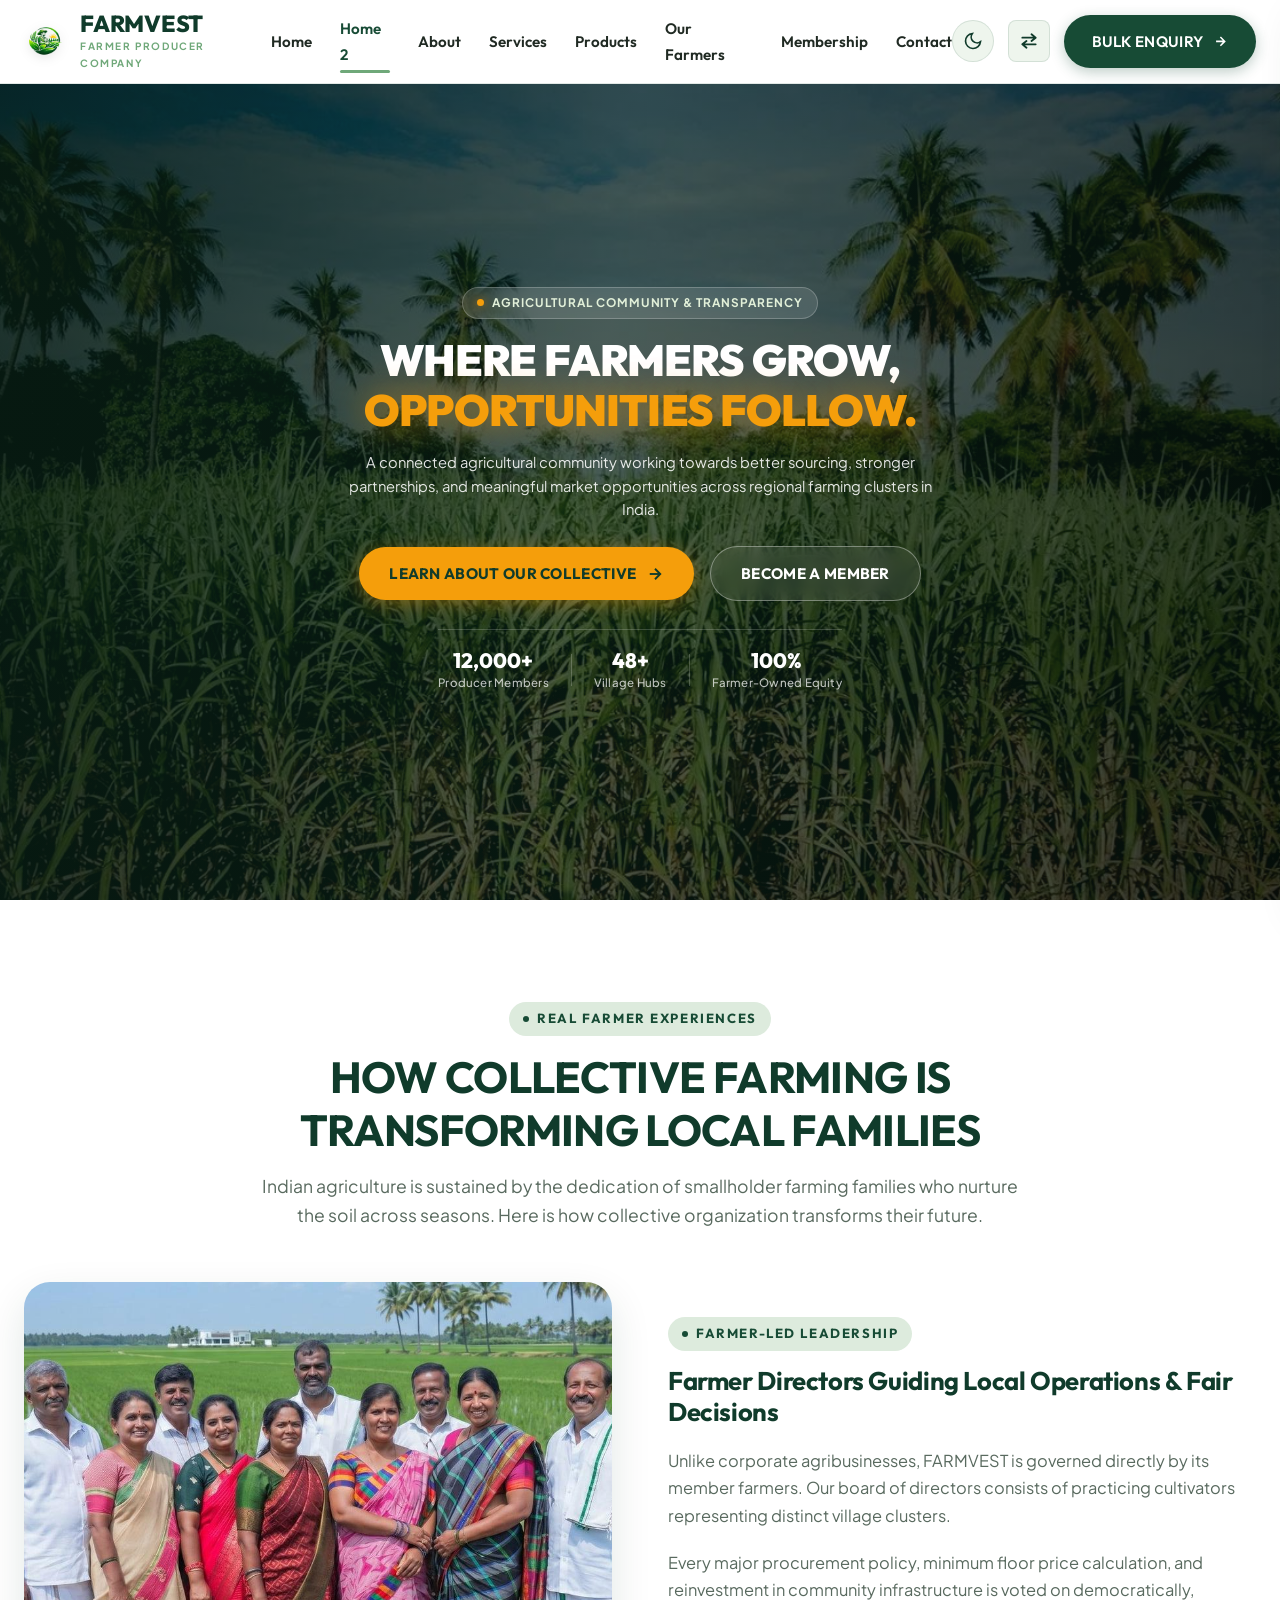
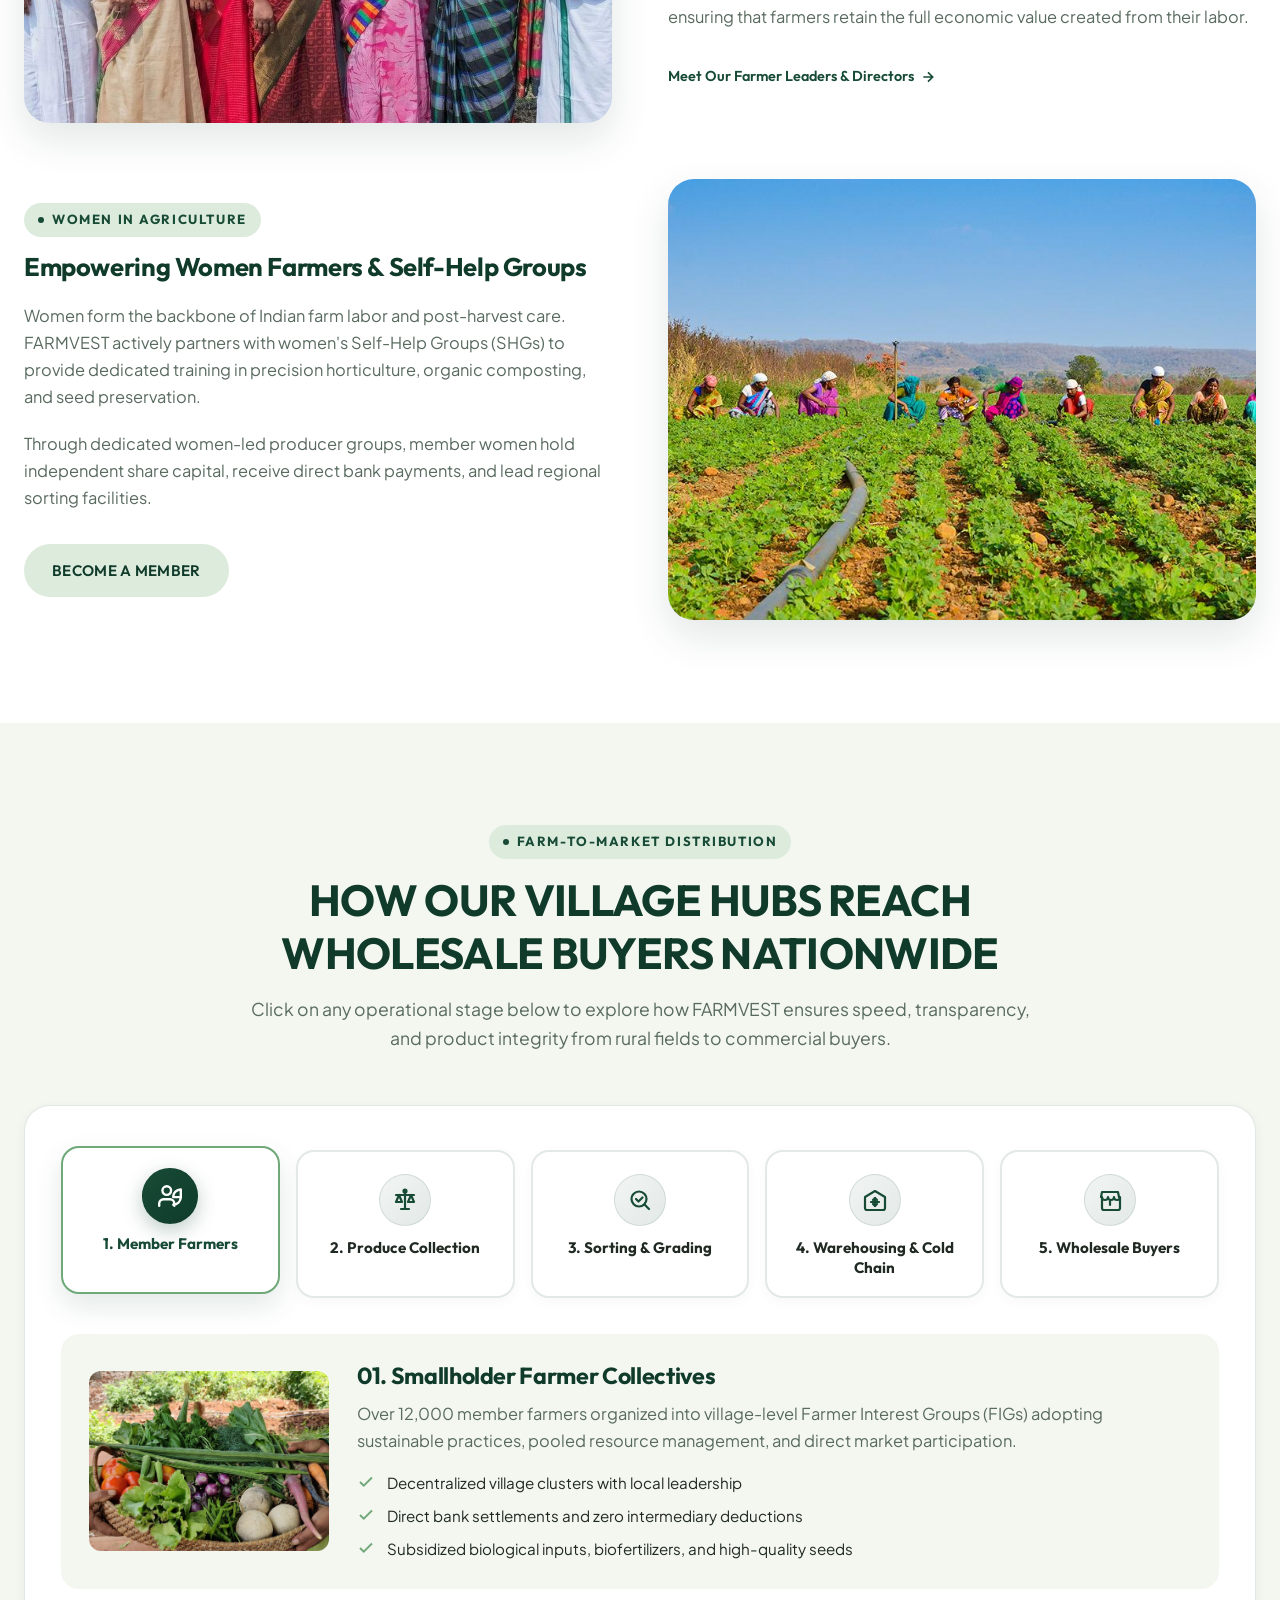
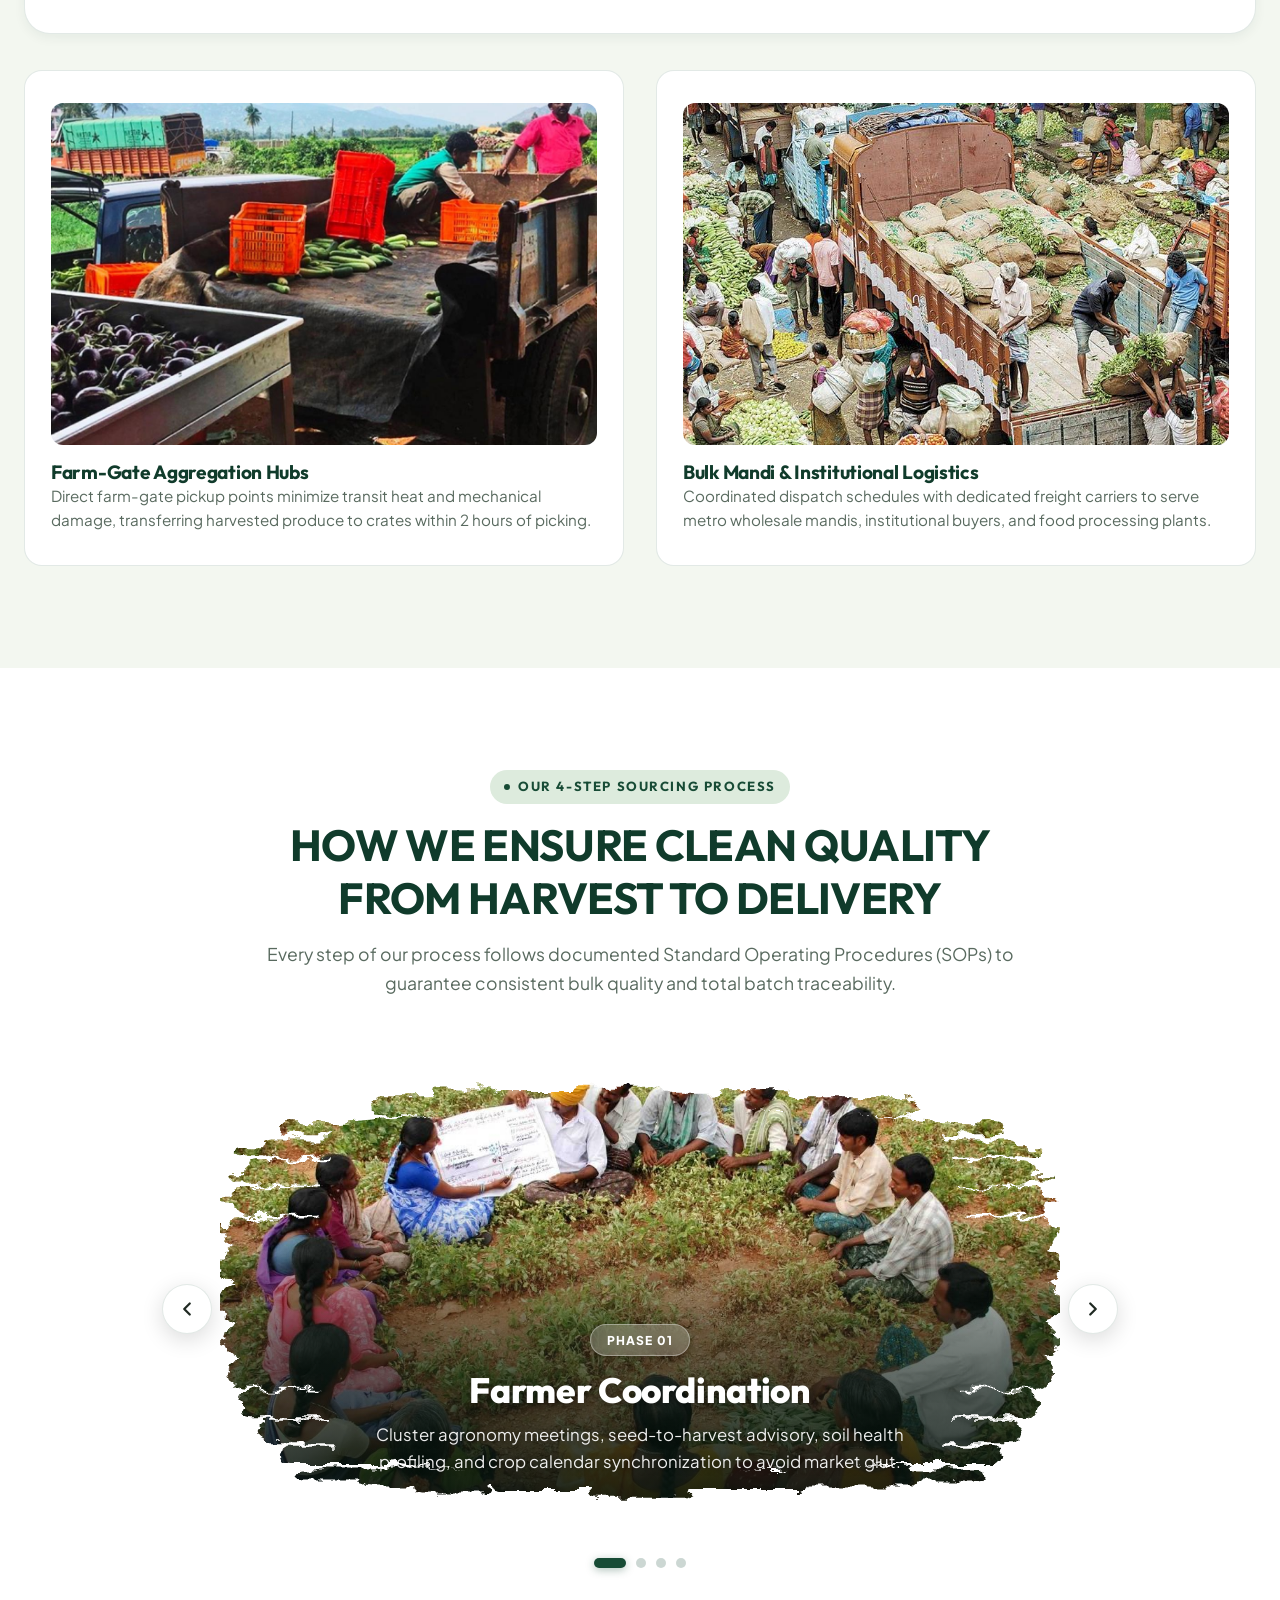
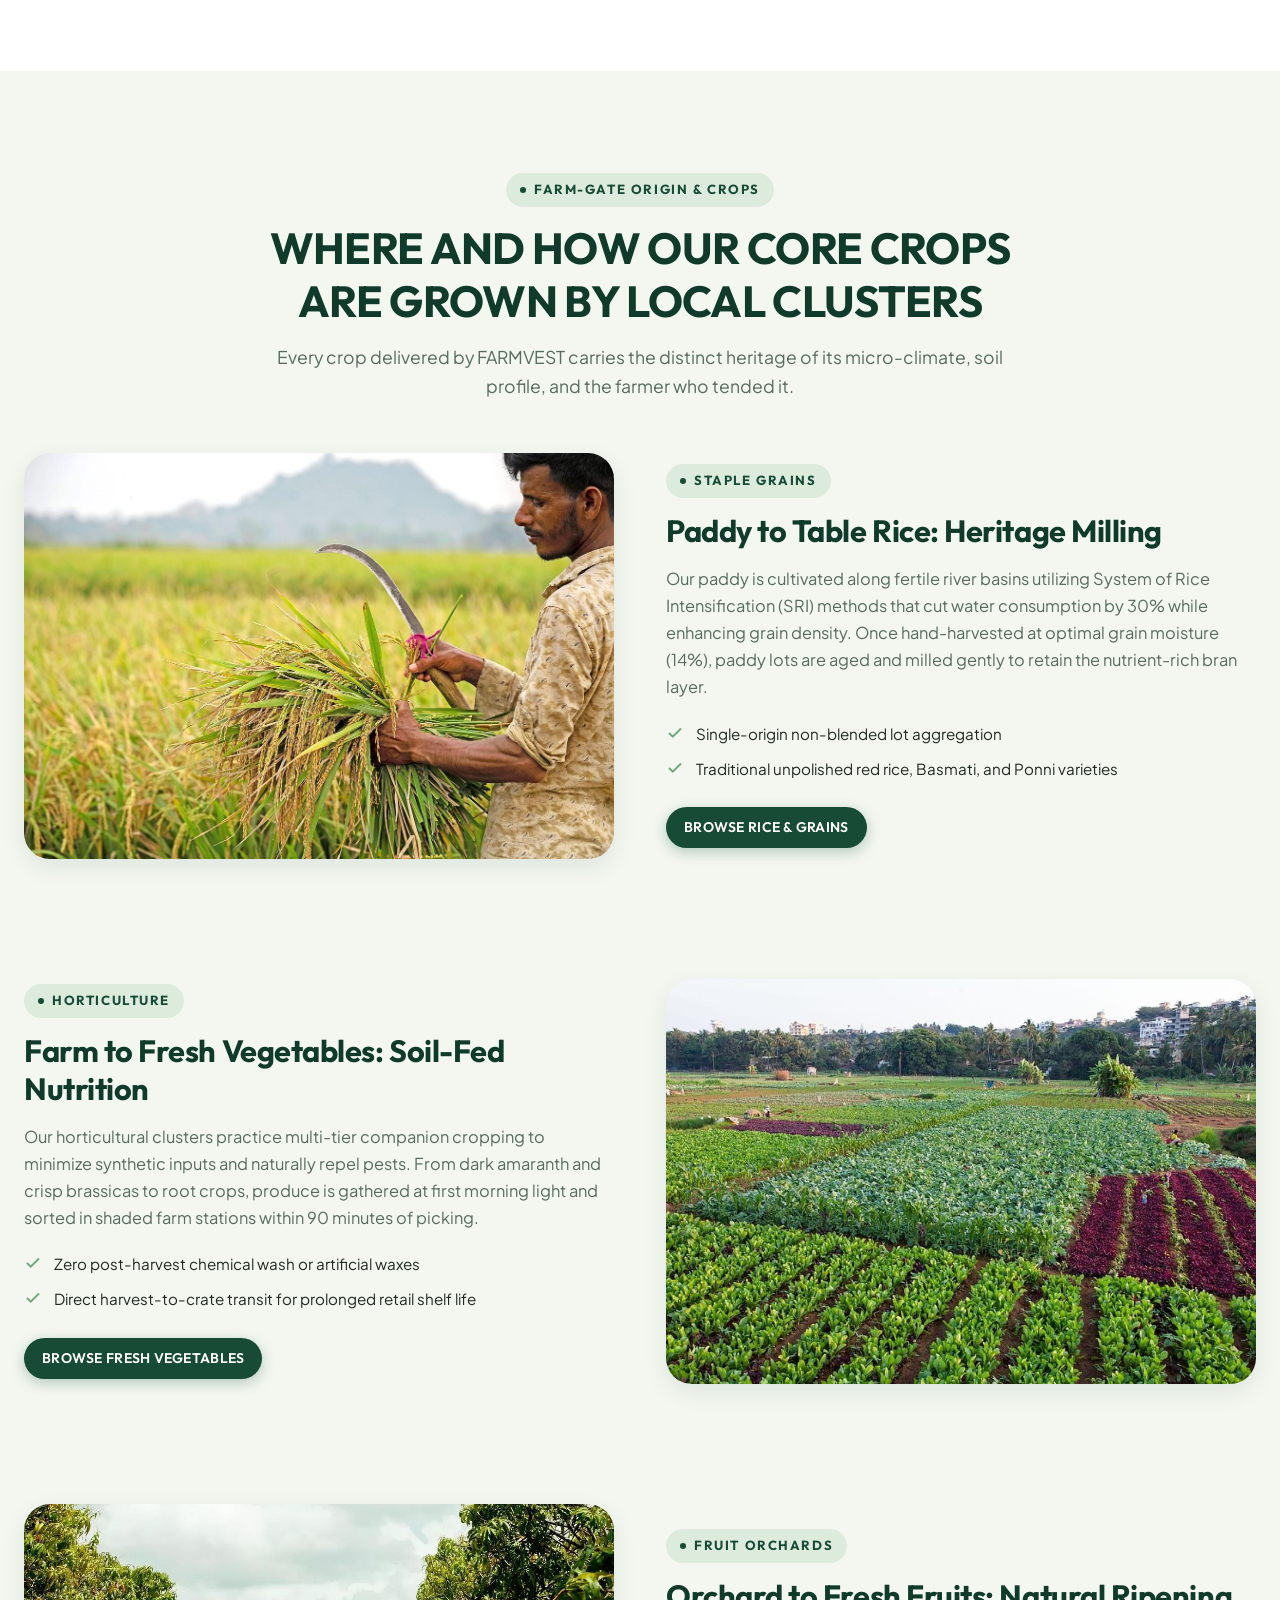
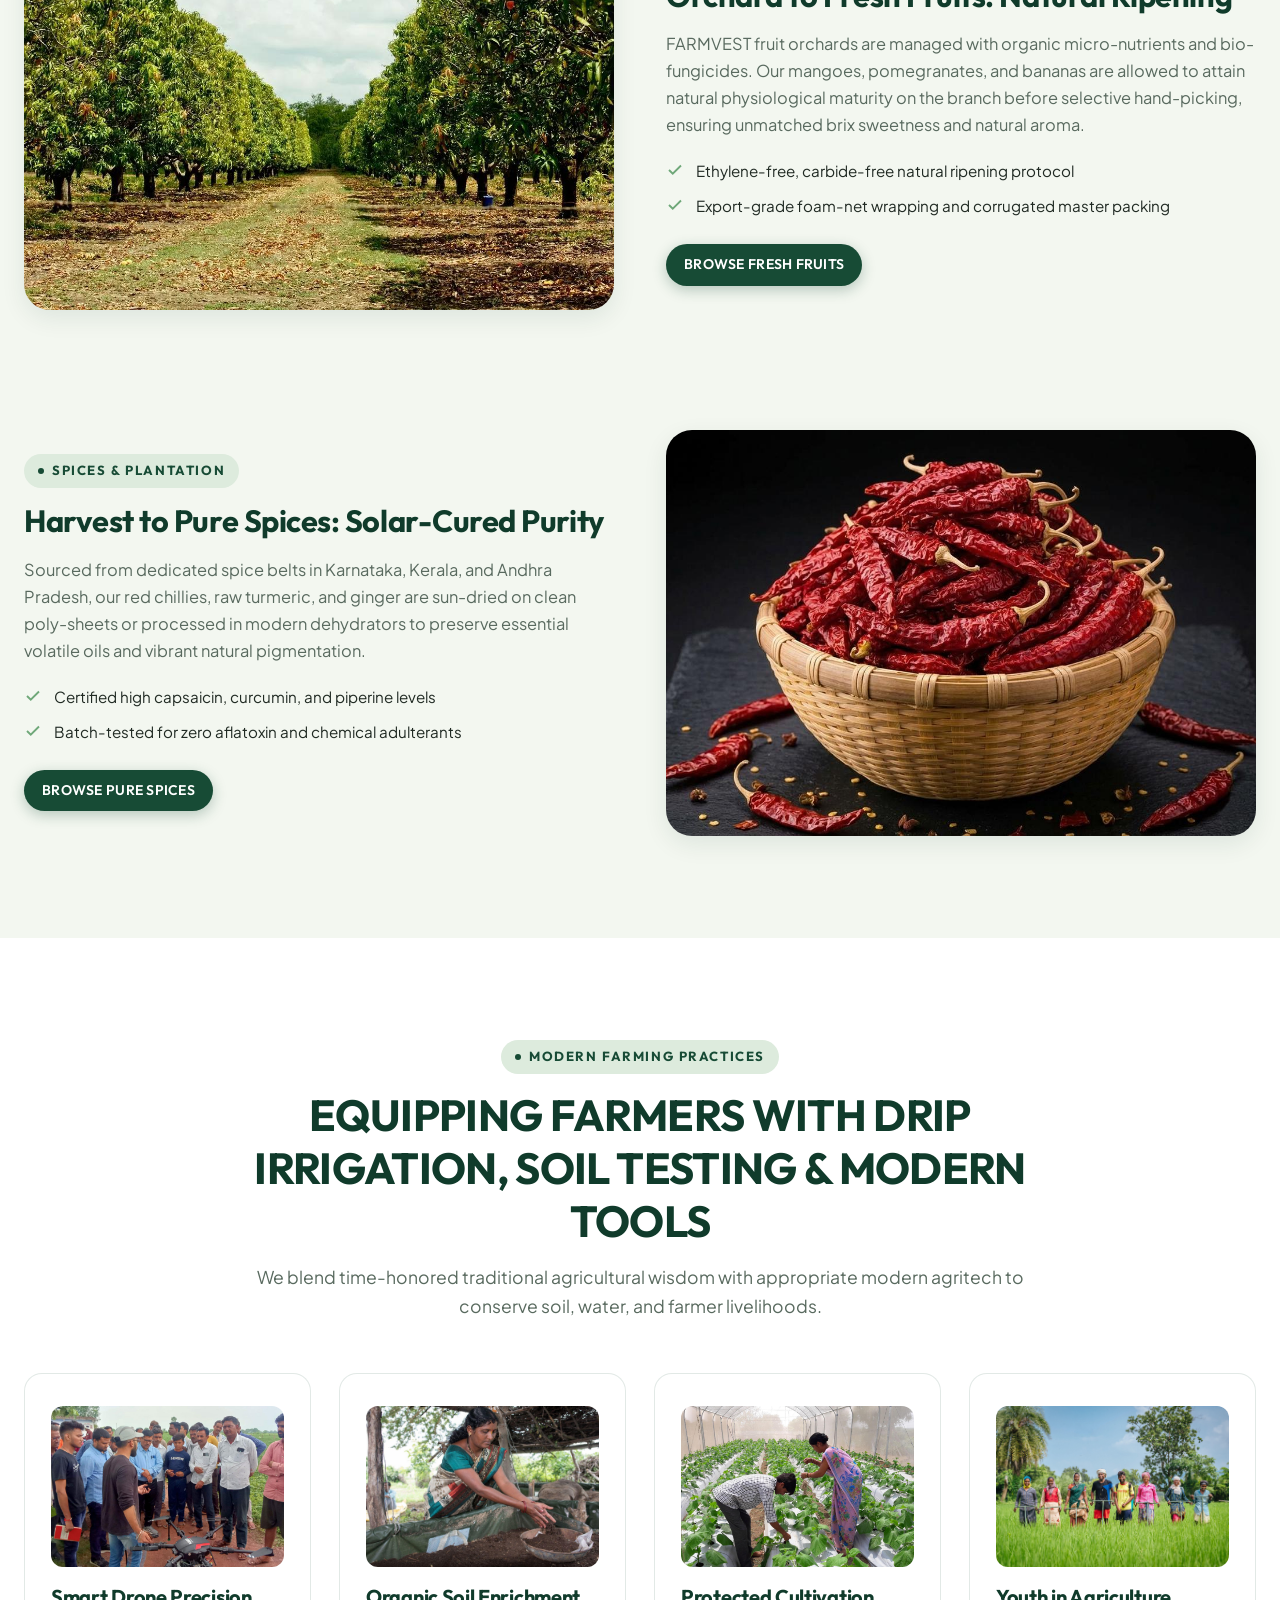
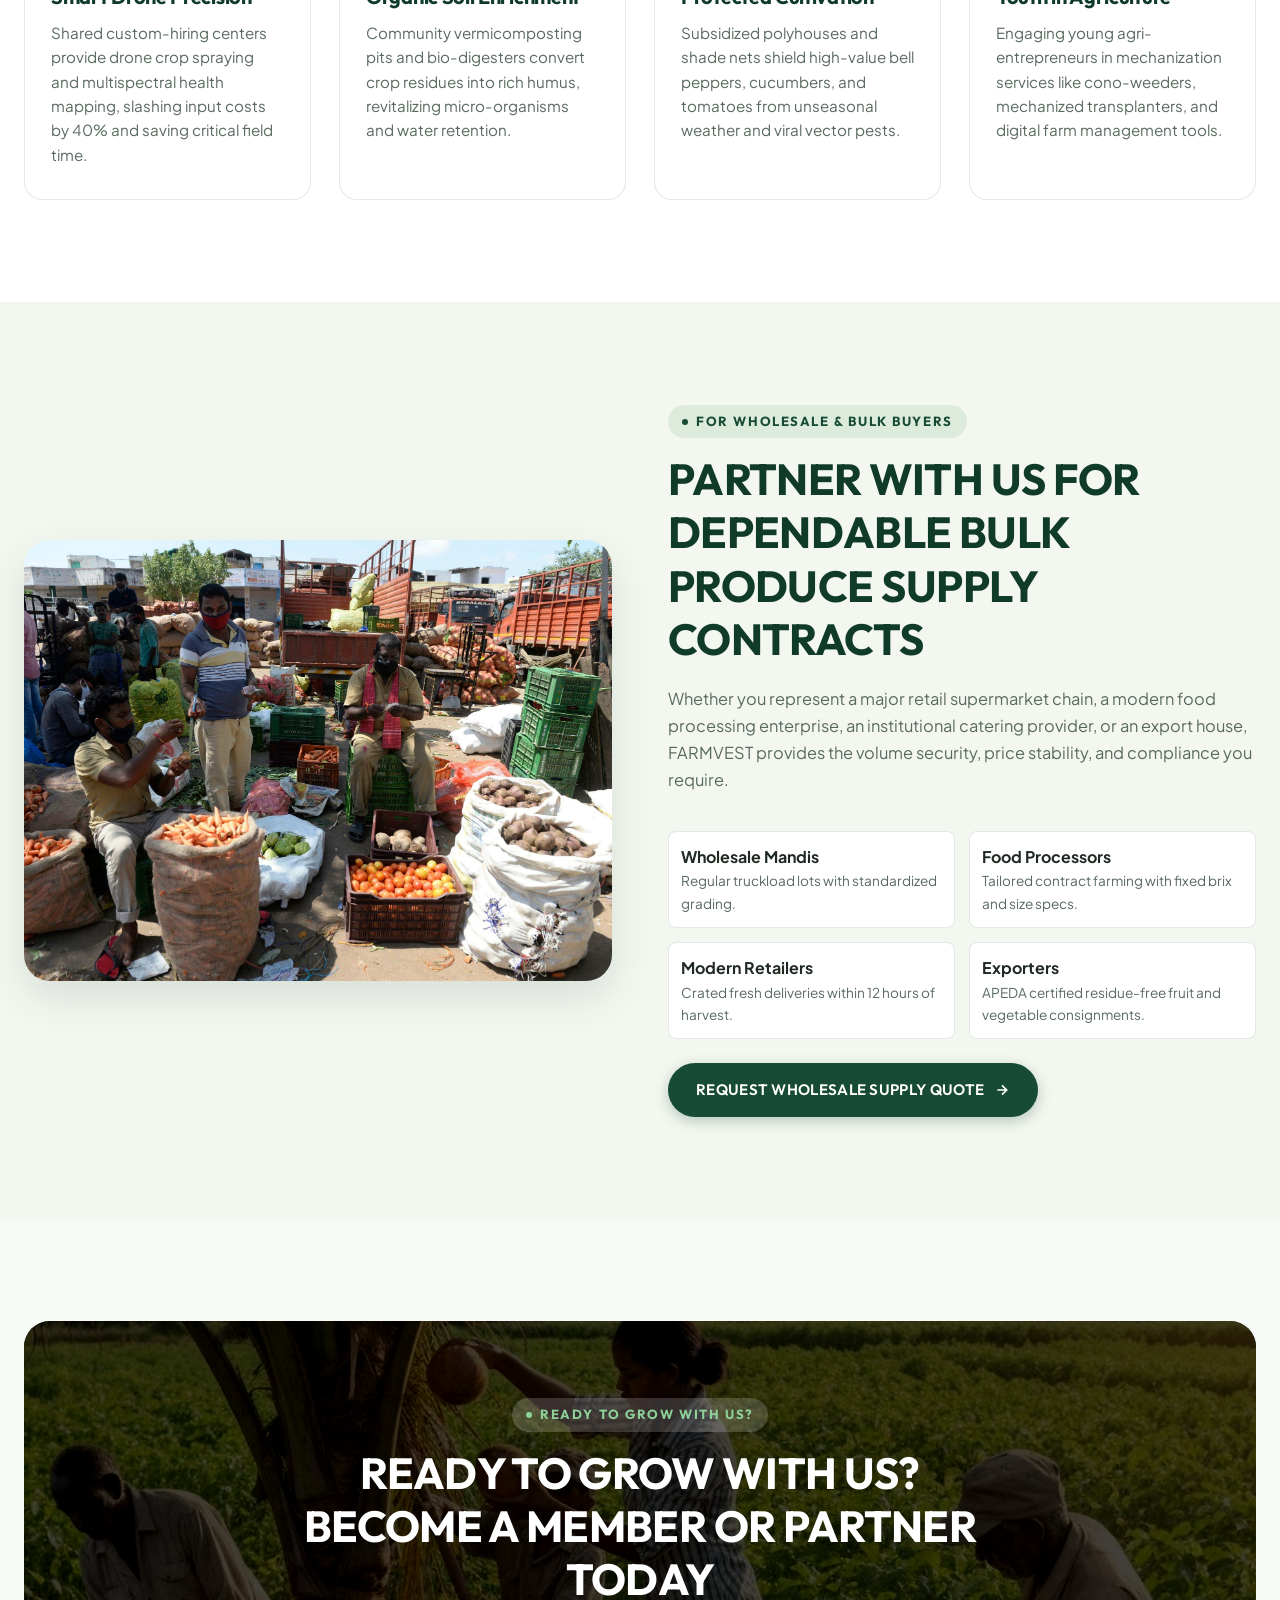
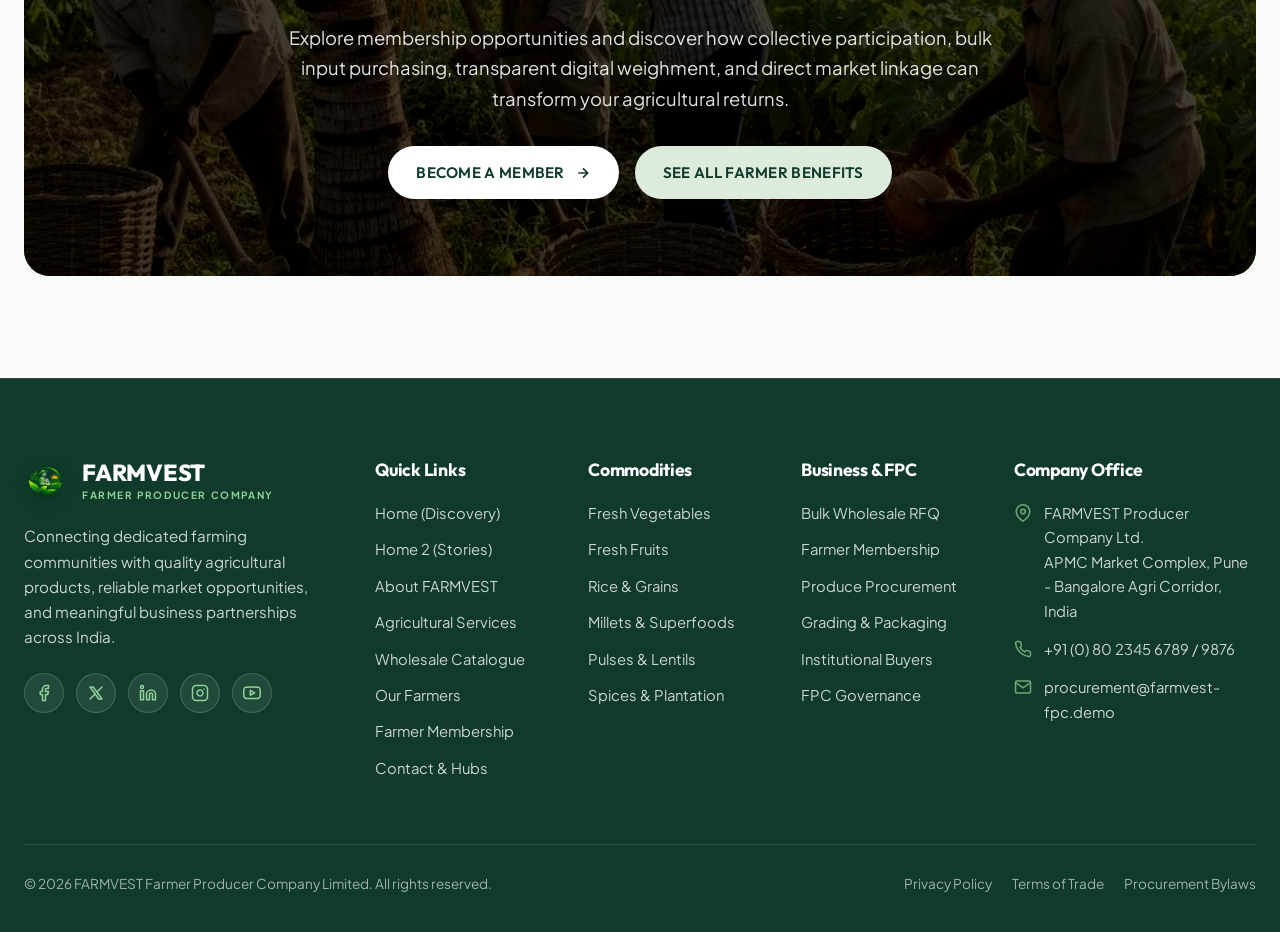
==== home-2.html @ 930bf5f9 "Complete Farmer Producer Company Website with responsive layout, dark theme, and RTL support" ====
<!DOCTYPE html>
<html lang="en" data-theme="light">
<head>
  <meta charset="UTF-8">
  <meta name="viewport" content="width=device-width, initial-scale=1.0">
  <title>FARMVEST — Agricultural Transparency, Farmer Stories & Cooperative Network</title>
  <meta name="description" content="Discover how FARMVEST connects smallholder Indian farmers to transparent market opportunities through collective governance, sustainable agronomy, and organized supply chains.">
  <link rel="stylesheet" href="assets/css/style.css">
  <link rel="icon" type="image/png" href="assets/images/logo.png">
  <link rel="apple-touch-icon" href="assets/images/logo.png">
</head>
<body>

  <!-- ======================================================================
       GLOBAL HEADER & NAVBAR
       ====================================================================== -->
  <header class="header">
    <div class="container nav-container">
      <a href="index.html" class="brand-logo" aria-label="FARMVEST Home">
        <img src="assets/images/logo.png" alt="FARMVEST Logo" class="brand-logo-img">
        <div class="brand-text-block">
          <span class="brand-title">FARMVEST</span>
          <span class="brand-subtitle">FARMER PRODUCER COMPANY</span>
        </div>
      </a>

      <nav class="nav-menu" aria-label="Main Navigation">
        <a href="index.html" class="nav-link">Home</a>
        <a href="home-2.html" class="nav-link active">Home 2</a>
        <a href="about.html" class="nav-link">About</a>
        <a href="services.html" class="nav-link">Services</a>
        <a href="products.html" class="nav-link">Products</a>
        <a href="farmers.html" class="nav-link">Our Farmers</a>
        <a href="membership.html" class="nav-link">Membership</a>
        <a href="contact.html" class="nav-link">Contact</a>
      </nav>

      <div class="nav-actions">
        <button class="theme-toggle js-theme-toggle" aria-label="Toggle Bright/Dark Mode">
          <svg class="theme-icon-light" viewBox="0 0 24 24" fill="none" stroke="currentColor" stroke-width="2"><circle cx="12" cy="12" r="5"/><line x1="12" y1="1" x2="12" y2="3"/><line x1="12" y1="21" x2="12" y2="23"/><line x1="4.22" y1="4.22" x2="5.64" y2="5.64"/><line x1="18.36" y1="18.36" x2="19.78" y2="19.78"/><line x1="1" y1="12" x2="3" y2="12"/><line x1="21" y1="12" x2="23" y2="12"/><line x1="4.22" y1="19.78" x2="5.64" y2="18.36"/><line x1="18.36" y1="5.64" x2="19.78" y2="4.22"/></svg>
          <svg class="theme-icon-dark" viewBox="0 0 24 24" fill="none" stroke="currentColor" stroke-width="2"><path d="M21 12.79A9 9 0 1 1 11.21 3 7 7 0 0 0 21 12.79z"/></svg>
        </button>

        <!-- RTL / LTR Direction Toggle Button -->
        <button class="rtl-toggle js-rtl-toggle" aria-label="Toggle Text Direction (RTL/LTR)" title="Toggle Text Direction">
          <svg class="rtl-icon" viewBox="0 0 24 24" fill="none" stroke="currentColor" stroke-width="2.2" stroke-linecap="round" stroke-linejoin="round">
            <path d="M4 8h16M15 4l5 4-5 4"/>
            <path d="M20 16H4M9 12l-5 4 5 4"/>
          </svg>
        </button>
        <button class="btn btn-primary" data-open-modal="bulkEnquiryModal">
          <span>BULK ENQUIRY</span>
          <svg width="16" height="16" viewBox="0 0 24 24" fill="none" stroke="currentColor" stroke-width="2.5"><path d="M5 12h14M12 5l7 7-7 7"/></svg>
        </button>
        <button class="hamburger-btn js-hamburger-btn" aria-label="Open Navigation Menu">
          <span class="hamburger-line"></span>
          <span class="hamburger-line"></span>
          <span class="hamburger-line"></span>
        </button>
      </div>
    </div>
  </header>

  <!-- Mobile Drawer -->
  <div class="mobile-drawer-overlay"></div>
  <aside class="mobile-drawer" aria-label="Mobile Navigation">
    <div class="mobile-drawer-header">
      <a href="index.html" class="brand-logo" aria-label="FARMVEST Home">
        <img src="assets/images/logo.png" alt="FARMVEST Logo" class="brand-logo-img">
        <div class="brand-text-block">
          <span class="brand-title">FARMVEST</span>
          <span class="brand-subtitle">FARMER PRODUCER COMPANY</span>
        </div>
      </a>
      <button class="drawer-close-btn js-drawer-close" aria-label="Close Navigation Menu">
        <svg width="20" height="20" viewBox="0 0 24 24" fill="none" stroke="currentColor" stroke-width="2"><line x1="18" y1="6" x2="6" y2="18"/><line x1="6" y1="6" x2="18" y2="18"/></svg>
      </button>
    </div>

    <!-- 1. All Navlinks Text in Center Alignment -->
    <div class="mobile-nav-links">
      <a href="index.html" class="mobile-nav-link">Home</a>
      <a href="home-2.html" class="mobile-nav-link active">Home 2</a>
      <a href="about.html" class="mobile-nav-link">About</a>
      <a href="services.html" class="mobile-nav-link">Services</a>
      <a href="products.html" class="mobile-nav-link">Products</a>
      <a href="farmers.html" class="mobile-nav-link">Our Farmers</a>
      <a href="membership.html" class="mobile-nav-link">Membership</a>
      <a href="contact.html" class="mobile-nav-link">Contact</a>
    </div>

    <!-- 2. Theme and RTL Icons in Center Alignment -->
    <div class="mobile-drawer-tools">
      <!-- Bright / Dark Mode Switcher Icon -->
      <button class="theme-toggle js-theme-toggle" aria-label="Toggle Bright/Dark Mode" title="Toggle Bright/Dark Mode">
        <svg class="theme-icon-light" viewBox="0 0 24 24" fill="none" stroke="currentColor" stroke-width="2" stroke-linecap="round" stroke-linejoin="round">
          <circle cx="12" cy="12" r="5"></circle>
          <line x1="12" y1="1" x2="12" y2="3"></line>
          <line x1="12" y1="21" x2="12" y2="23"></line>
          <line x1="4.22" y1="4.22" x2="5.64" y2="5.64"></line>
          <line x1="18.36" y1="18.36" x2="19.78" y2="19.78"></line>
          <line x1="1" y1="12" x2="3" y2="12"></line>
          <line x1="21" y1="12" x2="23" y2="12"></line>
          <line x1="4.22" y1="19.78" x2="5.64" y2="18.36"></line>
          <line x1="18.36" y1="5.64" x2="19.78" y2="4.22"></line>
        </svg>
        <svg class="theme-icon-dark" viewBox="0 0 24 24" fill="none" stroke="currentColor" stroke-width="2" stroke-linecap="round" stroke-linejoin="round">
          <path d="M21 12.79A9 9 0 1 1 11.21 3 7 7 0 0 0 21 12.79z"></path>
        </svg>
      </button>

      <!-- RTL / LTR Direction Toggle Icon -->
      <button class="rtl-toggle js-rtl-toggle" aria-label="Toggle Text Direction (RTL/LTR)" title="Toggle Text Direction">
        <svg class="rtl-icon" viewBox="0 0 24 24" fill="none" stroke="currentColor" stroke-width="2.2" stroke-linecap="round" stroke-linejoin="round">
          <path d="M4 8h16M15 4l5 4-5 4"/>
          <path d="M20 16H4M9 12l-5 4 5 4"/>
        </svg>
      </button>
    </div>

    <!-- 3. Last: CTA Button in Center Alignment Orderly -->
    <div class="mobile-drawer-cta">
      <button class="btn btn-primary" data-open-modal="bulkEnquiryModal">
        <span>BULK ENQUIRY</span>
        <svg width="16" height="16" viewBox="0 0 24 24" fill="none" stroke="currentColor" stroke-width="2.5"><path d="M5 12h14M12 5l7 7-7 7"/></svg>
      </button>
    </div>
  </aside>

  <main id="main-content">
    <!-- ======================================================================
         SECTION 01: SPLIT CREATIVE HERO (HOME 2)
         Single painterly brush stroke showcase matching reference design layout
         Background: image-21.png (Sugarcane plantation landscape)
         Hero Artwork: image-19.png (Farmer in pearl millet bajra field in organic brush stroke)
         ====================================================================== -->
    <section class="hero-editorial" id="hero-section">
      <!-- Background Image & Atmospheric Scrim -->
      <div class="hero-editorial-bg" aria-hidden="true">
        <img src="images/image-21.png" alt="Vibrant expansive sugarcane plantation under clear skies" loading="eager">
        <div class="hero-editorial-scrim"></div>
      </div>

      <div class="container hero-editorial-container">
        <div class="hero-editorial-centered">
          <!-- Eyebrow Tag -->
          <div class="hero-editorial-eyebrow">
            <span class="hero-editorial-eyebrow-dot"></span>
            <span>AGRICULTURAL COMMUNITY &amp; TRANSPARENCY</span>
          </div>

          <!-- Hero Heading (Centered) -->
          <h1 class="hero-editorial-title">
            WHERE FARMERS GROW,<br>
            <span class="hero-highlight-word">OPPORTUNITIES FOLLOW.</span>
          </h1>

          <!-- Hero Description (Centered) -->
          <p class="hero-editorial-desc">
            A connected agricultural community working towards better sourcing, stronger partnerships, and meaningful market opportunities across regional farming clusters in India.
          </p>

          <!-- Action Buttons (Centered) -->
          <div class="hero-editorial-actions">
            <a href="about.html" class="hero-pill-btn hero-pill-btn-primary">
              <span>LEARN ABOUT OUR COLLECTIVE</span>
              <svg class="hero-btn-arrow" width="18" height="18" viewBox="0 0 24 24" fill="none" stroke="currentColor" stroke-width="2.5"><line x1="5" y1="12" x2="19" y2="12"/><polyline points="12 5 19 12 12 19"/></svg>
            </a>
            <button class="hero-pill-btn hero-pill-btn-secondary" data-open-modal="membershipEnquiryModal">
              <span>BECOME A MEMBER</span>
            </button>
          </div>

          <!-- Trust Indicators (Centered) -->
          <div class="hero-editorial-stats">
            <div class="hero-stat-block">
              <div class="hero-editorial-stat-val">12,000+</div>
              <div class="hero-editorial-stat-lbl">Producer Members</div>
            </div>
            <div class="hero-editorial-stat-div" aria-hidden="true"></div>
            <div class="hero-stat-block">
              <div class="hero-editorial-stat-val">48+</div>
              <div class="hero-editorial-stat-lbl">Village Hubs</div>
            </div>
            <div class="hero-editorial-stat-div" aria-hidden="true"></div>
            <div class="hero-stat-block">
              <div class="hero-editorial-stat-val">100%</div>
              <div class="hero-editorial-stat-lbl">Farmer-Owned Equity</div>
            </div>
          </div>
        </div>

        <!-- Preserved Producer Heritage Archives (Accessible & Indexed) -->
        <div class="visually-hidden" aria-hidden="true">
          <img src="images/image-19.png" alt="Proud smiling Indian farmer holding ripe pearl millet bajra earhead" loading="lazy">
        </div>
      </div>
    </section>

    <!-- ======================================================================
         SECTION 02: THE FARMER STORY (Editorial Storytelling Section)
         Images: 6 (FPO board of directors & members) & 7 (Women weeding micro-irrigation)
         ====================================================================== -->
    <section class="section bg-white">
      <div class="container">
        <div class="section-header reveal-item">
          <div class="eyebrow">REAL FARMER EXPERIENCES</div>
          <h2>HOW COLLECTIVE FARMING IS TRANSFORMING LOCAL FAMILIES</h2>
          <p>Indian agriculture is sustained by the dedication of smallholder farming families who nurture the soil across seasons. Here is how collective organization transforms their future.</p>
        </div>

        <div class="editorial-split" style="margin-bottom: 56px;">
          <div class="split-image-container reveal-item">
            <img src="images/image-6.png" alt="Group of South Indian farmer directors in traditional attire standing by green paddy field" loading="lazy">
          </div>
          <div class="split-content reveal-item">
            <div class="eyebrow">FARMER-LED LEADERSHIP</div>
            <h3>Farmer Directors Guiding Local Operations & Fair Decisions</h3>
            <p>Unlike corporate agribusinesses, FARMVEST is governed directly by its member farmers. Our board of directors consists of practicing cultivators representing distinct village clusters.</p>
            <p>Every major procurement policy, minimum floor price calculation, and reinvestment in community infrastructure is voted on democratically, ensuring that farmers retain the full economic value created from their labor.</p>
            <div style="margin-top: 12px;">
              <a href="farmers.html" class="link-with-arrow">
                <span>Meet Our Farmer Leaders & Directors</span>
                <svg width="16" height="16" viewBox="0 0 24 24" fill="none" stroke="currentColor" stroke-width="2.5"><path d="M5 12h14M12 5l7 7-7 7"/></svg>
              </a>
            </div>
          </div>
        </div>

        <div class="editorial-split reversed">
          <div class="split-image-container reveal-item">
            <img src="images/image-7.png" alt="Indian women farmers in colorful sarees weeding legume crop along micro-irrigation pipeline" loading="lazy">
          </div>
          <div class="split-content reveal-item">
            <div class="eyebrow">WOMEN IN AGRICULTURE</div>
            <h3>Empowering Women Farmers & Self-Help Groups</h3>
            <p>Women form the backbone of Indian farm labor and post-harvest care. FARMVEST actively partners with women's Self-Help Groups (SHGs) to provide dedicated training in precision horticulture, organic composting, and seed preservation.</p>
            <p>Through dedicated women-led producer groups, member women hold independent share capital, receive direct bank payments, and lead regional sorting facilities.</p>
            <div style="margin-top: 12px;">
              <button class="btn btn-secondary" data-open-modal="membershipEnquiryModal">
                <span>BECOME A MEMBER</span>
              </button>
            </div>
          </div>
        </div>
      </div>
    </section>

    <!-- ======================================================================
         SECTION 03: OUR AGRICULTURAL NETWORK (Interactive 5-Node Diagram)
         Visuals: 72 (Farm-gate pickup aggregation) & 78 (Mandi freight loading)
         ====================================================================== -->
    <section class="section bg-light">
      <div class="container">
        <div class="section-header reveal-item">
          <div class="eyebrow">FARM-TO-MARKET DISTRIBUTION</div>
          <h2>HOW OUR VILLAGE HUBS REACH WHOLESALE BUYERS NATIONWIDE</h2>
          <p>Click on any operational stage below to explore how FARMVEST ensures speed, transparency, and product integrity from rural fields to commercial buyers.</p>
        </div>

        <div class="network-flow-container reveal-item">
          <!-- 5 Interactive Nodes -->
          <div class="network-nodes">
            <div class="network-node-btn js-network-node active" data-node="farmers" role="button" tabindex="0">
              <div class="node-icon-circle">
                <svg width="24" height="24" viewBox="0 0 24 24" fill="none" stroke="currentColor" stroke-width="2.2" stroke-linecap="round" stroke-linejoin="round" aria-hidden="true">
                  <path d="M16 21v-2a4 4 0 0 0-4-4H6a4 4 0 0 0-4 4v2"/>
                  <circle cx="9" cy="7" r="4"/>
                  <path d="M22 13c0 4-3 7-7 7"/>
                  <path d="M15 13c0-4 3-7 7-7v7h-7z"/>
                </svg>
              </div>
              <div class="node-title">1. Member Farmers</div>
            </div>

            <div class="network-node-btn js-network-node" data-node="collection" role="button" tabindex="0">
              <div class="node-icon-circle">
                <svg width="24" height="24" viewBox="0 0 24 24" fill="none" stroke="currentColor" stroke-width="2.2" stroke-linecap="round" stroke-linejoin="round" aria-hidden="true">
                  <path d="M12 3v18"/>
                  <path d="M3 7h18"/>
                  <path d="M6 7l-3 7h6l-3-7z"/>
                  <path d="M18 7l-3 7h6l-3-7z"/>
                  <circle cx="12" cy="3" r="1.5"/>
                  <path d="M8 21h8"/>
                </svg>
              </div>
              <div class="node-title">2. Produce Collection</div>
            </div>

            <div class="network-node-btn js-network-node" data-node="sorting" role="button" tabindex="0">
              <div class="node-icon-circle">
                <svg width="24" height="24" viewBox="0 0 24 24" fill="none" stroke="currentColor" stroke-width="2.2" stroke-linecap="round" stroke-linejoin="round" aria-hidden="true">
                  <circle cx="11" cy="11" r="7.5"/>
                  <line x1="21" y1="21" x2="16.5" y2="16.5"/>
                  <polyline points="8 11 10.5 13.5 14.5 9.5"/>
                </svg>
              </div>
              <div class="node-title">3. Sorting & Grading</div>
            </div>

            <div class="network-node-btn js-network-node" data-node="coordination" role="button" tabindex="0">
              <div class="node-icon-circle">
                <svg width="24" height="24" viewBox="0 0 24 24" fill="none" stroke="currentColor" stroke-width="2.2" stroke-linecap="round" stroke-linejoin="round" aria-hidden="true">
                  <path d="M2 9l10-6 10 6v11a2 2 0 0 1-2 2H4a2 2 0 0 1-2-2V9z"/>
                  <line x1="12" y1="10" x2="12" y2="18"/>
                  <line x1="8" y1="14" x2="16" y2="14"/>
                  <polyline points="10 12 12 10 14 12"/>
                  <polyline points="10 16 12 18 14 16"/>
                </svg>
              </div>
              <div class="node-title">4. Warehousing & Cold Chain</div>
            </div>

            <div class="network-node-btn js-network-node" data-node="buyers" role="button" tabindex="0">
              <div class="node-icon-circle">
                <svg width="24" height="24" viewBox="0 0 24 24" fill="none" stroke="currentColor" stroke-width="2.2" stroke-linecap="round" stroke-linejoin="round" aria-hidden="true">
                  <path d="M3 9l1-5h16l1 5"/>
                  <path d="M4 9a3 3 0 0 0 6 0 3 3 0 0 0 6 0 3 3 0 0 0 6 0v11a2 2 0 0 1-2 2H6a2 2 0 0 1-2-2V9z"/>
                  <line x1="12" y1="13" x2="12" y2="17"/>
                </svg>
              </div>
              <div class="node-title">5. Wholesale Buyers</div>
            </div>
          </div>

          <!-- Dynamic Detail Panel -->
          <div class="network-detail-panel">
            <img src="images/image-53.png" id="networkDetailImg" alt="Network stage operational view">
            <div>
              <h3 id="networkDetailTitle" style="font-size: 1.45rem; margin-bottom: 10px;">01. Smallholder Farmer Collectives</h3>
              <p id="networkDetailDesc" style="margin-bottom: 16px;">Over 12,000 member farmers organized into village-level Farmer Interest Groups (FIGs) adopting sustainable practices, pooled resource management, and direct market participation.</p>
              <ul id="networkDetailPoints" style="display: flex; flex-direction: column; gap: 8px;">
                <li class="service-feature-item">
                  <svg width="18" height="18" viewBox="0 0 24 24" fill="none" stroke="currentColor" stroke-width="2.5"><polyline points="20 6 9 17 4 12"/></svg>
                  Decentralized village clusters with local leadership
                </li>
                <li class="service-feature-item">
                  <svg width="18" height="18" viewBox="0 0 24 24" fill="none" stroke="currentColor" stroke-width="2.5"><polyline points="20 6 9 17 4 12"/></svg>
                  Direct bank settlements and zero intermediary deductions
                </li>
                <li class="service-feature-item">
                  <svg width="18" height="18" viewBox="0 0 24 24" fill="none" stroke="currentColor" stroke-width="2.5"><polyline points="20 6 9 17 4 12"/></svg>
                  Subsidized biological inputs, biofertilizers, and high-quality seeds
                </li>
              </ul>
            </div>
          </div>
        </div>

        <!-- Real Operations Showcase Images (2 Cards - Even number: 2!) -->
        <div class="grid-2" style="margin-top: 36px;">
          <div class="feature-box reveal-item">
            <div style="border-radius: var(--radius-md); overflow: hidden; aspect-ratio: 16/10; margin-bottom: 16px;">
              <img src="images/image-72.png" alt="Farmers sorting cucumbers into crates on pickup truck in rural collection point" loading="lazy" style="width: 100%; height: 100%; object-fit: cover;">
            </div>
            <h4>Farm-Gate Aggregation Hubs</h4>
            <p>Direct farm-gate pickup points minimize transit heat and mechanical damage, transferring harvested produce to crates within 2 hours of picking.</p>
          </div>
          <div class="feature-box reveal-item">
            <div style="border-radius: var(--radius-md); overflow: hidden; aspect-ratio: 16/10; margin-bottom: 16px;">
              <img src="images/image-78.png" alt="Produce dispatch and truck loading in commercial market yard" loading="lazy" style="width: 100%; height: 100%; object-fit: cover;">
            </div>
            <h4>Bulk Mandi & Institutional Logistics</h4>
            <p>Coordinated dispatch schedules with dedicated freight carriers to serve metro wholesale mandis, institutional buyers, and food processing plants.</p>
          </div>
        </div>
      </div>
    </section>

    <!-- ======================================================================
         SECTION 04: OUR WORKING PROCESS (4 Large Editorial Process Panels)
         Strictly Even Number: Exactly 4 Cards!
         Images: 3 (Agronomy chart), 8 (Harvesting root spices), 59 (Grape packhouse), 25 (Warehouse pallet trolley)
         ====================================================================== -->
    <section class="section bg-white">
      <div class="container">
        <div class="section-header reveal-item">
          <div class="eyebrow">OUR 4-STEP SOURCING PROCESS</div>
          <h2>HOW WE ENSURE CLEAN QUALITY FROM HARVEST TO DELIVERY</h2>
          <p>Every step of our process follows documented Standard Operating Procedures (SOPs) to guarantee consistent bulk quality and total batch traceability.</p>
        </div>

        <!-- Brush-Stroke Masked Operations Slider Carousel -->
        <div class="ops-slider-wrapper reveal-item" id="operationsSlider">
          <!-- Circular Prev Button (<) -->
          <button class="ops-nav-btn prev-btn js-ops-prev" aria-label="Previous Phase">
            <svg width="22" height="22" viewBox="0 0 24 24" fill="none" stroke="currentColor" stroke-width="2.5" stroke-linecap="round" stroke-linejoin="round">
              <polyline points="15 18 9 12 15 6"></polyline>
            </svg>
          </button>

          <!-- Circular Next Button (>) -->
          <button class="ops-nav-btn next-btn js-ops-next" aria-label="Next Phase">
            <svg width="22" height="22" viewBox="0 0 24 24" fill="none" stroke="currentColor" stroke-width="2.5" stroke-linecap="round" stroke-linejoin="round">
              <polyline points="9 18 15 12 9 6"></polyline>
            </svg>
          </button>

          <!-- Slider Viewport -->
          <div class="ops-slider-viewport">
            <div class="ops-slider-track js-ops-track" id="opsSliderTrack">
              
              <!-- Slide 1: Farmer Coordination -->
              <div class="ops-slide active" data-index="0">
                <div class="ops-brush-card">
                  <img src="images/image-3.png" alt="Farmers seated in field circle studying agronomy chart in regional script" loading="lazy" class="ops-card-img">
                  <div class="ops-card-overlay"></div>
                  <div class="ops-card-content">
                    <span class="ops-phase-pill">Phase 01</span>
                    <h3 class="ops-card-title">Farmer Coordination</h3>
                    <p class="ops-card-desc">Cluster agronomy meetings, seed-to-harvest advisory, soil health profiling, and crop calendar synchronization to avoid market glut.</p>
                  </div>
                </div>
              </div>

              <!-- Slide 2: Product Collection -->
              <div class="ops-slide" data-index="1">
                <div class="ops-brush-card">
                  <img src="images/image-8.png" alt="Farmers actively tilling and harvesting root spices with traditional hoes" loading="lazy" class="ops-card-img">
                  <div class="ops-card-overlay"></div>
                  <div class="ops-card-content">
                    <span class="ops-phase-pill">Phase 02</span>
                    <h3 class="ops-card-title">Product Collection</h3>
                    <p class="ops-card-desc">Synchronized morning harvest aggregation at village centers with digital tare-weight scales and immediate electronic weigh-slips.</p>
                  </div>
                </div>
              </div>

              <!-- Slide 3: Produce Handling -->
              <div class="ops-slide" data-index="2">
                <div class="ops-brush-card">
                  <img src="images/image-59.png" alt="Modern clean packhouse with workers in hygiene caps grading table grapes into crates" loading="lazy" class="ops-card-img">
                  <div class="ops-card-overlay"></div>
                  <div class="ops-card-content">
                    <span class="ops-phase-pill">Phase 03</span>
                    <h3 class="ops-card-title">Produce Handling</h3>
                    <p class="ops-card-desc">Multi-stage quality screening in modern packhouses: sorting by grade, removing field heat in pre-coolers, and packing in ventilated cartons.</p>
                  </div>
                </div>
              </div>

              <!-- Slide 4: Market Connection -->
              <div class="ops-slide" data-index="3">
                <div class="ops-brush-card">
                  <img src="images/image-25.png" alt="Warehouse worker operating pallet trolley transporting bags of produce" loading="lazy" class="ops-card-img">
                  <div class="ops-card-overlay"></div>
                  <div class="ops-card-content">
                    <span class="ops-phase-pill">Phase 04</span>
                    <h3 class="ops-card-title">Market Connection</h3>
                    <p class="ops-card-desc">Warehoused batch lotting, hydraulic palletized staging, cold-chain transport coordination, and transparent B2B contract fulfillment.</p>
                  </div>
                </div>
              </div>

            </div>
          </div>

          <!-- Pagination Indicator Dots -->
          <div class="ops-slider-dots" id="opsSliderDots" role="tablist" aria-label="Standardized Operations Pagination">
            <button class="ops-dot active js-ops-dot" role="tab" aria-selected="true" aria-label="Phase 1: Farmer Coordination" data-index="0"></button>
            <button class="ops-dot js-ops-dot" role="tab" aria-selected="false" aria-label="Phase 2: Product Collection" data-index="1"></button>
            <button class="ops-dot js-ops-dot" role="tab" aria-selected="false" aria-label="Phase 3: Produce Handling" data-index="2"></button>
            <button class="ops-dot js-ops-dot" role="tab" aria-selected="false" aria-label="Phase 4: Market Connection" data-index="3"></button>
          </div>
        </div>
      </div>
    </section>

    <!-- ======================================================================
         SECTION 05: PRODUCT SOURCE STORIES (4 Horizontal Editorial Rows)
         Strictly Even Number: Exactly 4 Items!
         Images: 45 (Paddy sickle harvest), 18 (Mango orchard), 20 (Vegetable plots), 114 (Dry red chillies in basket)
         ====================================================================== -->
    <section class="section bg-light">
      <div class="container">
        <div class="section-header reveal-item">
          <div class="eyebrow">FARM-GATE ORIGIN & CROPS</div>
          <h2>WHERE AND HOW OUR CORE CROPS ARE GROWN BY LOCAL CLUSTERS</h2>
          <p>Every crop delivered by FARMVEST carries the distinct heritage of its micro-climate, soil profile, and the farmer who tended it.</p>
        </div>

        <div style="display: flex; flex-direction: column; gap: 48px;">
          <!-- Story 1: Paddy to Rice -->
          <div class="service-block reveal-item">
            <div class="service-media">
              <img src="images/image-45.png" alt="Farmer in turban harvesting golden paddy stalks with sickle in vast field" loading="lazy">
            </div>
            <div class="service-content">
              <span class="eyebrow">STAPLE GRAINS</span>
              <h3>Paddy to Table Rice: Heritage Milling</h3>
              <p>Our paddy is cultivated along fertile river basins utilizing System of Rice Intensification (SRI) methods that cut water consumption by 30% while enhancing grain density. Once hand-harvested at optimal grain moisture (14%), paddy lots are aged and milled gently to retain the nutrient-rich bran layer.</p>
              <div class="service-features-list">
                <div class="service-feature-item">
                  <svg width="18" height="18" viewBox="0 0 24 24" fill="none" stroke="currentColor" stroke-width="2.5"><polyline points="20 6 9 17 4 12"/></svg>
                  Single-origin non-blended lot aggregation
                </div>
                <div class="service-feature-item">
                  <svg width="18" height="18" viewBox="0 0 24 24" fill="none" stroke="currentColor" stroke-width="2.5"><polyline points="20 6 9 17 4 12"/></svg>
                  Traditional unpolished red rice, Basmati, and Ponni varieties
                </div>
              </div>
              <a href="products.html?category=rice" class="btn btn-primary btn-sm">BROWSE RICE & GRAINS</a>
            </div>
          </div>

          <!-- Story 2: Farm to Fresh Vegetables -->
          <div class="service-block reverse reveal-item">
            <div class="service-media">
              <img src="images/image-20.png" alt="Multi-crop vegetable plots with geometric patches of greens and brassicas" loading="lazy">
            </div>
            <div class="service-content">
              <span class="eyebrow">HORTICULTURE</span>
              <h3>Farm to Fresh Vegetables: Soil-Fed Nutrition</h3>
              <p>Our horticultural clusters practice multi-tier companion cropping to minimize synthetic inputs and naturally repel pests. From dark amaranth and crisp brassicas to root crops, produce is gathered at first morning light and sorted in shaded farm stations within 90 minutes of picking.</p>
              <div class="service-features-list">
                <div class="service-feature-item">
                  <svg width="18" height="18" viewBox="0 0 24 24" fill="none" stroke="currentColor" stroke-width="2.5"><polyline points="20 6 9 17 4 12"/></svg>
                  Zero post-harvest chemical wash or artificial waxes
                </div>
                <div class="service-feature-item">
                  <svg width="18" height="18" viewBox="0 0 24 24" fill="none" stroke="currentColor" stroke-width="2.5"><polyline points="20 6 9 17 4 12"/></svg>
                  Direct harvest-to-crate transit for prolonged retail shelf life
                </div>
              </div>
              <a href="products.html?category=vegetables" class="btn btn-primary btn-sm">BROWSE FRESH VEGETABLES</a>
            </div>
          </div>

          <!-- Story 3: Orchard to Fresh Fruits -->
          <div class="service-block reveal-item">
            <div class="service-media">
              <img src="images/image-18.png" alt="Symmetrical rows of lush green mango trees in an orchard with ripening fruit" loading="lazy">
            </div>
            <div class="service-content">
              <span class="eyebrow">FRUIT ORCHARDS</span>
              <h3>Orchard to Fresh Fruits: Natural Ripening</h3>
              <p>FARMVEST fruit orchards are managed with organic micro-nutrients and bio-fungicides. Our mangoes, pomegranates, and bananas are allowed to attain natural physiological maturity on the branch before selective hand-picking, ensuring unmatched brix sweetness and natural aroma.</p>
              <div class="service-features-list">
                <div class="service-feature-item">
                  <svg width="18" height="18" viewBox="0 0 24 24" fill="none" stroke="currentColor" stroke-width="2.5"><polyline points="20 6 9 17 4 12"/></svg>
                  Ethylene-free, carbide-free natural ripening protocol
                </div>
                <div class="service-feature-item">
                  <svg width="18" height="18" viewBox="0 0 24 24" fill="none" stroke="currentColor" stroke-width="2.5"><polyline points="20 6 9 17 4 12"/></svg>
                  Export-grade foam-net wrapping and corrugated master packing
                </div>
              </div>
              <a href="products.html?category=fruits" class="btn btn-primary btn-sm">BROWSE FRESH FRUITS</a>
            </div>
          </div>

          <!-- Story 4: Plantation to Spices -->
          <div class="service-block reverse reveal-item">
            <div class="service-media">
              <img src="images/image-114.png" alt="Rustic woven bamboo basket overflowing with dried red chillies" loading="lazy">
            </div>
            <div class="service-content">
              <span class="eyebrow">SPICES & PLANTATION</span>
              <h3>Harvest to Pure Spices: Solar-Cured Purity</h3>
              <p>Sourced from dedicated spice belts in Karnataka, Kerala, and Andhra Pradesh, our red chillies, raw turmeric, and ginger are sun-dried on clean poly-sheets or processed in modern dehydrators to preserve essential volatile oils and vibrant natural pigmentation.</p>
              <div class="service-features-list">
                <div class="service-feature-item">
                  <svg width="18" height="18" viewBox="0 0 24 24" fill="none" stroke="currentColor" stroke-width="2.5"><polyline points="20 6 9 17 4 12"/></svg>
                  Certified high capsaicin, curcumin, and piperine levels
                </div>
                <div class="service-feature-item">
                  <svg width="18" height="18" viewBox="0 0 24 24" fill="none" stroke="currentColor" stroke-width="2.5"><polyline points="20 6 9 17 4 12"/></svg>
                  Batch-tested for zero aflatoxin and chemical adulterants
                </div>
              </div>
              <a href="products.html?category=spices" class="btn btn-primary btn-sm">BROWSE PURE SPICES</a>
            </div>
          </div>
        </div>
      </div>
    </section>

    <!-- ======================================================================
         SECTION 06: OUR COMMITMENT TO BETTER AGRICULTURE (4 Visual Features)
         Strictly Even Number: Exactly 4 Cards!
         Images: 65 (Drone demo), 54 (Vermicompost), 51 (Polyhouse greenhouse), 11 (Youth weeders)
         ====================================================================== -->
    <section class="section bg-white">
      <div class="container">
        <div class="section-header reveal-item">
          <div class="eyebrow">MODERN FARMING PRACTICES</div>
          <h2>EQUIPPING FARMERS WITH DRIP IRRIGATION, SOIL TESTING & MODERN TOOLS</h2>
          <p>We blend time-honored traditional agricultural wisdom with appropriate modern agritech to conserve soil, water, and farmer livelihoods.</p>
        </div>

        <div class="grid-4">
          <!-- Feature 1: Drone Technology -->
          <div class="feature-box reveal-item">
            <div style="border-radius: var(--radius-md); overflow: hidden; margin-bottom: 18px; aspect-ratio: 16/11;">
              <img src="images/image-65.png" alt="Agricultural drone demonstration with village farmers and youth" loading="lazy" style="width: 100%; height: 100%; object-fit: cover;">
            </div>
            <h3>Smart Drone Precision</h3>
            <p>Shared custom-hiring centers provide drone crop spraying and multispectral health mapping, slashing input costs by 40% and saving critical field time.</p>
          </div>

          <!-- Feature 2: Natural Vermicomposting -->
          <div class="feature-box reveal-item">
            <div style="border-radius: var(--radius-md); overflow: hidden; margin-bottom: 18px; aspect-ratio: 16/11;">
              <img src="images/image-54.png" alt="Woman farmer inspecting rich dark vermicompost in soil bed" loading="lazy" style="width: 100%; height: 100%; object-fit: cover;">
            </div>
            <h3>Organic Soil Enrichment</h3>
            <p>Community vermicomposting pits and bio-digesters convert crop residues into rich humus, revitalizing micro-organisms and water retention.</p>
          </div>

          <!-- Feature 3: Polyhouse Greenhouse -->
          <div class="feature-box reveal-item">
            <div style="border-radius: var(--radius-md); overflow: hidden; margin-bottom: 18px; aspect-ratio: 16/11;">
              <img src="images/image-51.png" alt="Farmers working inside vegetable polyhouse tending climbing vines" loading="lazy" style="width: 100%; height: 100%; object-fit: cover;">
            </div>
            <h3>Protected Cultivation</h3>
            <p>Subsidized polyhouses and shade nets shield high-value bell peppers, cucumbers, and tomatoes from unseasonal weather and viral vector pests.</p>
          </div>

          <!-- Feature 4: Youth & Appropriate Mechanization -->
          <div class="feature-box reveal-item">
            <div style="border-radius: var(--radius-md); overflow: hidden; margin-bottom: 18px; aspect-ratio: 16/11;">
              <img src="images/image-11.png" alt="Young farmers in lush paddy field with modern manual cono-weeders and sprayers" loading="lazy" style="width: 100%; height: 100%; object-fit: cover;">
            </div>
            <h3>Youth in Agriculture</h3>
            <p>Engaging young agri-entrepreneurs in mechanization services like cono-weeders, mechanized transplanters, and digital farm management tools.</p>
          </div>
        </div>
      </div>
    </section>

    <!-- ======================================================================
         SECTION 07: BUSINESS PARTNERSHIP (Wholesale Buyer Engagement)
         Visual: 74 (APMC vegetable trading floor with commercial buyers)
         ====================================================================== -->
    <section class="section bg-light">
      <div class="container">
        <div class="editorial-split">
          <div class="split-image-container reveal-item">
            <img src="images/image-74.png" alt="Active APMC commercial vegetable trading floor with produce crates and buyers" loading="lazy">
          </div>
          <div class="split-content reveal-item">
            <div class="eyebrow">FOR WHOLESALE & BULK BUYERS</div>
            <h2>PARTNER WITH US FOR DEPENDABLE BULK PRODUCE SUPPLY CONTRACTS</h2>
            <p>Whether you represent a major retail supermarket chain, a modern food processing enterprise, an institutional catering provider, or an export house, FARMVEST provides the volume security, price stability, and compliance you require.</p>
            
            <div style="display: grid; grid-template-columns: 1fr 1fr; gap: 14px; margin: 18px 0 24px;">
              <div style="padding: 12px; background: var(--surface-white); border-radius: var(--radius-sm); border: 1px solid var(--border-light);">
                <strong>Wholesale Mandis</strong>
                <p style="font-size: 0.85rem; margin: 0;">Regular truckload lots with standardized grading.</p>
              </div>
              <div style="padding: 12px; background: var(--surface-white); border-radius: var(--radius-sm); border: 1px solid var(--border-light);">
                <strong>Food Processors</strong>
                <p style="font-size: 0.85rem; margin: 0;">Tailored contract farming with fixed brix and size specs.</p>
              </div>
              <div style="padding: 12px; background: var(--surface-white); border-radius: var(--radius-sm); border: 1px solid var(--border-light);">
                <strong>Modern Retailers</strong>
                <p style="font-size: 0.85rem; margin: 0;">Crated fresh deliveries within 12 hours of harvest.</p>
              </div>
              <div style="padding: 12px; background: var(--surface-white); border-radius: var(--radius-sm); border: 1px solid var(--border-light);">
                <strong>Exporters</strong>
                <p style="font-size: 0.85rem; margin: 0;">APEDA certified residue-free fruit and vegetable consignments.</p>
              </div>
            </div>

            <div>
              <button class="btn btn-primary" data-open-modal="bulkEnquiryModal">
                <span>REQUEST WHOLESALE SUPPLY QUOTE</span>
                <svg width="16" height="16" viewBox="0 0 24 24" fill="none" stroke="currentColor" stroke-width="2.5"><path d="M5 12h14M12 5l7 7-7 7"/></svg>
              </button>
            </div>
          </div>
        </div>
      </div>
    </section>

    <!-- ======================================================================
         SECTION 08: FARMER MEMBERSHIP CTA
         Image: image-35.png (Intergenerational farmers collecting coconuts together)
         ====================================================================== -->
    <section class="section">
      <div class="container">
        <div class="cta-banner reveal-item">
          <div class="cta-banner-bg">
            <img src="images/image-35.png" alt="Young and senior farmers happily collecting harvested coconuts into wicker baskets" loading="lazy">
          </div>
          <div class="cta-banner-content">
            <div class="eyebrow" style="background: rgba(255,255,255,0.18); color: #8ED199;">
              READY TO GROW WITH US?
            </div>
            <h2>READY TO GROW WITH US? BECOME A MEMBER OR PARTNER TODAY</h2>
            <p>Explore membership opportunities and discover how collective participation, bulk input purchasing, transparent digital weighment, and direct market linkage can transform your agricultural returns.</p>
            <div class="btn-group">
              <button class="btn btn-white" data-open-modal="membershipEnquiryModal">
                <span>BECOME A MEMBER</span>
                <svg width="16" height="16" viewBox="0 0 24 24" fill="none" stroke="currentColor" stroke-width="2.5"><path d="M5 12h14M12 5l7 7-7 7"/></svg>
              </button>
              <a href="membership.html" class="btn btn-secondary">
                <span>SEE ALL FARMER BENEFITS</span>
              </a>
            </div>
          </div>
        </div>
      </div>
    </section>
  </main>

  <!-- Global Footer -->
  <footer class="footer">
    <div class="container">
      <div class="footer-grid">
        <div class="footer-brand">
          <div class="brand-logo" style="margin-bottom: 12px;">
            <img src="assets/images/logo.png" alt="FARMVEST Logo" class="brand-logo-img">
            <div class="brand-text-block">
              <span class="brand-title" style="color: #FFFFFF;">FARMVEST</span>
              <span class="brand-subtitle" style="color: #8ED199;">FARMER PRODUCER COMPANY</span>
            </div>
          </div>
          <p>Connecting dedicated farming communities with quality agricultural products, reliable market opportunities, and meaningful business partnerships across India.</p>
          <!-- Social Media Links -->
          <div class="footer-social-links" aria-label="Social Media Channels">
            <a href="https://facebook.com" class="footer-social-icon" aria-label="Facebook" target="_blank" rel="noopener noreferrer">
              <svg width="18" height="18" viewBox="0 0 24 24" fill="none" stroke="currentColor" stroke-width="2" stroke-linecap="round" stroke-linejoin="round">
                <path d="M18 2h-3a5 5 0 0 0-5 5v3H7v4h3v8h4v-8h3l1-4h-4V7a1 1 0 0 1 1-1h3z"></path>
              </svg>
            </a>
            <a href="https://x.com" class="footer-social-icon" aria-label="X (formerly Twitter)" target="_blank" rel="noopener noreferrer">
              <svg width="18" height="18" viewBox="0 0 24 24" fill="none" stroke="currentColor" stroke-width="2" stroke-linecap="round" stroke-linejoin="round">
                <path d="M4 4l11.733 16h4.267l-11.733 -16z"></path>
                <path d="M4 20l6.768 -6.768m2.46 -2.46l6.772 -6.772"></path>
              </svg>
            </a>
            <a href="https://linkedin.com" class="footer-social-icon" aria-label="LinkedIn" target="_blank" rel="noopener noreferrer">
              <svg width="18" height="18" viewBox="0 0 24 24" fill="none" stroke="currentColor" stroke-width="2" stroke-linecap="round" stroke-linejoin="round">
                <path d="M16 8a6 6 0 0 1 6 6v7h-4v-7a2 2 0 0 0-2-2 2 2 0 0 0-2 2v7h-4v-7a6 6 0 0 1 6-6z"></path>
                <rect x="2" y="9" width="4" height="12"></rect>
                <circle cx="4" cy="4" r="2"></circle>
              </svg>
            </a>
            <a href="https://instagram.com" class="footer-social-icon" aria-label="Instagram" target="_blank" rel="noopener noreferrer">
              <svg width="18" height="18" viewBox="0 0 24 24" fill="none" stroke="currentColor" stroke-width="2" stroke-linecap="round" stroke-linejoin="round">
                <rect x="2" y="2" width="20" height="20" rx="5" ry="5"></rect>
                <path d="M16 11.37A4 4 0 1 1 12.63 8 4 4 0 0 1 16 11.37z"></path>
                <line x1="17.5" y1="6.5" x2="17.51" y2="6.5"></line>
              </svg>
            </a>
            <a href="https://youtube.com" class="footer-social-icon" aria-label="YouTube" target="_blank" rel="noopener noreferrer">
              <svg width="18" height="18" viewBox="0 0 24 24" fill="none" stroke="currentColor" stroke-width="2" stroke-linecap="round" stroke-linejoin="round">
                <path d="M22.54 6.42a2.78 2.78 0 0 0-1.94-2C18.88 4 12 4 12 4s-6.88 0-8.6.46a2.78 2.78 0 0 0-1.94 2A29 29 0 0 0 1 11.75a29 29 0 0 0 .46 5.33A2.78 2.78 0 0 0 3.4 19c1.72.46 8.6.46 8.6.46s6.88 0 8.6-.46a2.78 2.78 0 0 0 1.94-2 29 29 0 0 0 .46-5.25 29 29 0 0 0-.46-5.33z"></path>
                <polygon points="9.75 15.02 15.5 11.75 9.75 8.48 9.75 15.02"></polygon>
              </svg>
            </a>
          </div>
        </div>

        <div>
          <h4 class="footer-title">Quick Links</h4>
          <div class="footer-links">
            <a href="index.html" class="footer-link">Home (Discovery)</a>
            <a href="home-2.html" class="footer-link">Home 2 (Stories)</a>
            <a href="about.html" class="footer-link">About FARMVEST</a>
            <a href="services.html" class="footer-link">Agricultural Services</a>
            <a href="products.html" class="footer-link">Wholesale Catalogue</a>
            <a href="farmers.html" class="footer-link">Our Farmers</a>
            <a href="membership.html" class="footer-link">Farmer Membership</a>
            <a href="contact.html" class="footer-link">Contact & Hubs</a>
          </div>
        </div>

        <div>
          <h4 class="footer-title">Commodities</h4>
          <div class="footer-links">
            <a href="products.html?category=vegetables" class="footer-link">Fresh Vegetables</a>
            <a href="products.html?category=fruits" class="footer-link">Fresh Fruits</a>
            <a href="products.html?category=rice" class="footer-link">Rice & Grains</a>
            <a href="products.html?category=millets" class="footer-link">Millets & Superfoods</a>
            <a href="products.html?category=pulses" class="footer-link">Pulses & Lentils</a>
            <a href="products.html?category=spices" class="footer-link">Spices & Plantation</a>
          </div>
        </div>

        <div>
          <h4 class="footer-title">Business & FPC</h4>
          <div class="footer-links">
            <a href="#" class="footer-link" data-open-modal="bulkEnquiryModal">Bulk Wholesale RFQ</a>
            <a href="#" class="footer-link" data-open-modal="membershipEnquiryModal">Farmer Membership</a>
            <a href="services.html" class="footer-link">Produce Procurement</a>
            <a href="services.html" class="footer-link">Grading & Packaging</a>
            <a href="contact.html" class="footer-link">Institutional Buyers</a>
            <a href="about.html" class="footer-link">FPC Governance</a>
          </div>
        </div>

        <div>
          <h4 class="footer-title">Company Office</h4>
          <div class="footer-contact-info">
            <div class="footer-contact-item">
              <svg width="18" height="18" viewBox="0 0 24 24" fill="none" stroke="currentColor" stroke-width="2"><path d="M21 10c0 7-9 13-9 13s-9-6-9-13a9 9 0 0 1 18 0z"/><circle cx="12" cy="10" r="3"/></svg>
              <span>FARMVEST Producer Company Ltd.<br>APMC Market Complex, Pune - Bangalore Agri Corridor, India</span>
            </div>
            <div class="footer-contact-item">
              <svg width="18" height="18" viewBox="0 0 24 24" fill="none" stroke="currentColor" stroke-width="2"><path d="M22 16.92v3a2 2 0 0 1-2.18 2 19.79 19.79 0 0 1-8.63-3.07 19.5 19.5 0 0 1-6-6 19.79 19.79 0 0 1-3.07-8.67A2 2 0 0 1 4.11 2h3a2 2 0 0 1 2 1.72 12.84 12.84 0 0 0 .7 2.81 2 2 0 0 1-.45 2.11L8.09 9.91a16 16 0 0 0 6 6l1.27-1.27a2 2 0 0 1 2.11-.45 12.84 12.84 0 0 0 2.81.7A2 2 0 0 1 22 16.92z"/></svg>
              <span>+91 (0) 80 2345 6789 / 9876</span>
            </div>
            <div class="footer-contact-item">
              <svg width="18" height="18" viewBox="0 0 24 24" fill="none" stroke="currentColor" stroke-width="2"><path d="M4 4h16c1.1 0 2 .9 2 2v12c0 1.1-.9 2-2 2H4c-1.1 0-2-.9-2-2V6c0-1.1.9-2 2-2z"/><polyline points="22,6 12,13 2,6"/></svg>
              <span>procurement@farmvest-fpc.demo</span>
            </div>
          </div>
        </div>
      </div>

      <div class="footer-bottom">
        <div>
          &copy; 2026 FARMVEST Farmer Producer Company Limited. All rights reserved.
        </div>
        <div style="display: flex; gap: 20px;">
          <a href="about.html" style="color: rgba(255,255,255,0.6);">Privacy Policy</a>
          <a href="about.html" style="color: rgba(255,255,255,0.6);">Terms of Trade</a>
          <a href="contact.html" style="color: rgba(255,255,255,0.6);">Procurement Bylaws</a>
        </div>
      </div>
    </div>
  </footer>

  <!-- Reusable Bulk Enquiry Modal -->
  <div class="modal-overlay" id="bulkEnquiryModal" role="dialog" aria-modal="true">
    <div class="modal-dialog">
      <div class="modal-header">
        <div>
          <span class="eyebrow" style="font-size: 0.75rem; margin-bottom: 6px;">WHOLESALE PURCHASE RFQ</span>
          <h3>Submit Bulk Product Enquiry</h3>
        </div>
        <button class="modal-close-btn js-modal-close" aria-label="Close modal">
          <svg width="18" height="18" viewBox="0 0 24 24" fill="none" stroke="currentColor" stroke-width="2"><line x1="18" y1="6" x2="6" y2="18"/><line x1="6" y1="6" x2="18" y2="18"/></svg>
        </button>
      </div>

      <form class="js-validated-form" novalidate>
        <div class="form-row">
          <div class="form-group">
            <label class="form-label">Full Name <span class="required">*</span></label>
            <input type="text" name="name" class="form-input" placeholder="e.g. Rajesh Sharma" required>
          </div>
          <div class="form-group">
            <label class="form-label">Business / Company Name <span class="required">*</span></label>
            <input type="text" name="company" class="form-input" placeholder="e.g. Apex Food Processing Ltd." required>
          </div>
        </div>
        <div class="form-row">
          <div class="form-group">
            <label class="form-label">Phone Number <span class="required">*</span></label>
            <input type="tel" name="phone" class="form-input" placeholder="+91 98765 43210" required>
          </div>
          <div class="form-group">
            <label class="form-label">Email Address <span class="required">*</span></label>
            <input type="email" name="email" class="form-input" placeholder="procurement@company.com" required>
          </div>
        </div>
        <div class="form-row">
          <div class="form-group">
            <label class="form-label">Product Interested In <span class="required">*</span></label>
            <input type="text" name="product" class="form-input" placeholder="e.g. Farm Fresh Tomatoes" required>
          </div>
          <div class="form-group">
            <label class="form-label">Required Quantity (kg / Tons) <span class="required">*</span></label>
            <input type="text" name="quantity" class="form-input" placeholder="e.g. 5 Metric Tons" required>
          </div>
        </div>
        <div class="form-group">
          <label class="form-label">Delivery Location / Mandi Destination <span class="required">*</span></label>
          <input type="text" name="location" class="form-input" placeholder="City, State, Warehouse PIN code" required>
        </div>
        <div class="form-group">
          <label class="form-label">Additional Message / Quality Specifications</label>
          <textarea name="message" class="form-textarea" rows="3" placeholder="Specify grading size, packaging preferences (crates/bags), delivery schedule, or recurring purchase needs..."></textarea>
        </div>
        <div style="display: flex; justify-content: center; margin-top: 24px;">
          <button type="submit" class="btn btn-primary" style="width: 100%; max-width: 340px; justify-content: center;">
            <span>SUBMIT BULK ENQUIRY</span>
            <svg width="16" height="16" viewBox="0 0 24 24" fill="none" stroke="currentColor" stroke-width="2.5"><path d="M5 12h14M12 5l7 7-7 7"/></svg>
          </button>
        </div>
      </form>

      <div class="modal-success-state">
        <div class="modal-success-icon">
          <svg width="32" height="32" viewBox="0 0 24 24" fill="none" stroke="currentColor" stroke-width="2.5"><polyline points="20 6 9 17 4 12"/></svg>
        </div>
        <h3>Enquiry Submitted Successfully!</h3>
        <p style="margin: 12px 0 20px;">Thank you for your bulk enquiry. Our commercial procurement team will review your requirements and respond within 24 business hours.</p>
        <button type="button" class="btn btn-primary js-modal-close">Done</button>
      </div>
    </div>
  </div>

  <!-- Reusable Membership Enquiry Modal -->
  <div class="modal-overlay" id="membershipEnquiryModal" role="dialog" aria-modal="true">
    <div class="modal-dialog">
      <div class="modal-header">
        <div>
          <span class="eyebrow" style="font-size: 0.75rem; margin-bottom: 6px;">GROW WITH OUR COOPERATIVE</span>
          <h3>Farmer Membership Application</h3>
        </div>
        <button class="modal-close-btn js-modal-close" aria-label="Close modal">
          <svg width="18" height="18" viewBox="0 0 24 24" fill="none" stroke="currentColor" stroke-width="2"><line x1="18" y1="6" x2="6" y2="18"/><line x1="6" y1="6" x2="18" y2="18"/></svg>
        </button>
      </div>

      <form class="js-validated-form" novalidate>
        <div class="form-row">
          <div class="form-group">
            <label class="form-label">Farmer Full Name <span class="required">*</span></label>
            <input type="text" name="farmer_name" class="form-input" placeholder="e.g. Ramesh Patil" required>
          </div>
          <div class="form-group">
            <label class="form-label">Phone Number <span class="required">*</span></label>
            <input type="tel" name="phone" class="form-input" placeholder="+91 98765 00000" required>
          </div>
        </div>
        <div class="form-row">
          <div class="form-group">
            <label class="form-label">Village / Gram Panchayat <span class="required">*</span></label>
            <input type="text" name="village" class="form-input" placeholder="e.g. Shivajinagar" required>
          </div>
          <div class="form-group">
            <label class="form-label">District & State <span class="required">*</span></label>
            <input type="text" name="district" class="form-input" placeholder="e.g. Belagavi, Karnataka" required>
          </div>
        </div>
        <div class="form-row">
          <div class="form-group">
            <label class="form-label">Main Crops / Agricultural Produce <span class="required">*</span></label>
            <input type="text" name="crops" class="form-input" placeholder="e.g. Paddy, Tomatoes, Ragi" required>
          </div>
          <div class="form-group">
            <label class="form-label">Total Land Holding (Acres) <span class="required">*</span></label>
            <input type="text" name="land" class="form-input" placeholder="e.g. 3.5 Acres" required>
          </div>
        </div>
        <div class="form-group">
          <label class="form-label">Additional Message / Inquiries</label>
          <textarea name="message" class="form-textarea" rows="3" placeholder="Tell us about your current farming practices, irrigation sources, or specific support you need..."></textarea>
        </div>
        <div style="display: flex; justify-content: center; margin-top: 24px;">
          <button type="submit" class="btn btn-primary" style="width: 100%; max-width: 340px; justify-content: center;">
            <span>APPLY FOR MEMBERSHIP</span>
            <svg width="16" height="16" viewBox="0 0 24 24" fill="none" stroke="currentColor" stroke-width="2.5"><path d="M5 12h14M12 5l7 7-7 7"/></svg>
          </button>
        </div>
      </form>

      <div class="modal-success-state">
        <div class="modal-success-icon">
          <svg width="32" height="32" viewBox="0 0 24 24" fill="none" stroke="currentColor" stroke-width="2.5"><polyline points="20 6 9 17 4 12"/></svg>
        </div>
        <h3>Application Received!</h3>
        <p style="margin: 12px 0 20px;">Welcome! Our village cluster coordinator will reach out to schedule an in-person field visit and discuss your membership share allocation.</p>
        <button type="button" class="btn btn-primary js-modal-close">Done</button>
      </div>
    </div>
  </div>

  <button class="back-to-top" aria-label="Back to top of page">
    <svg width="20" height="20" viewBox="0 0 24 24" fill="none" stroke="currentColor" stroke-width="2.5"><line x1="12" y1="19" x2="12" y2="5"/><polyline points="5 12 12 5 19 12"/></svg>
  </button>

  <script src="assets/js/main.js"></script>
</body>
</html>
---- assets/css/style.css ----
/* ==========================================================================
   FARMVEST — FARMER PRODUCER COMPANY
   Premium Modern Agricultural Platform Stylesheet
   ========================================================================== */

@import url('https://fonts.googleapis.com/css2?family=Outfit:wght@400;500;600;700;800&family=Plus+Jakarta+Sans:ital,wght@0,300;0,400;0,500;0,600;0,700;0,800;1,400;1,600&family=Playfair+Display:ital,wght@0,600;0,700;1,600&display=swap');

/* --------------------------------------------------------------------------
   01. DESIGN TOKENS & CSS VARIABLES
   -------------------------------------------------------------------------- */
:root {
  /* Brand Colors */
  --primary-forest: #174B35;
  --primary-forest-hover: #123d2b;
  --deep-agri: #103B2B;
  --fresh-white: #FFFFFF;
  --leaf-green: #6FA879;
  --leaf-green-light: #8ec397;
  --soft-sage: #DDEBDD;
  --soft-sage-subtle: #EEF5ED;
  --light-bg: #F3F7F0;
  --neutral-bg: #F8FAF7;
  --surface-white: #FFFFFF;
  --dark-text: #202A23;
  --heading-color: #103B2B;
  --muted-text: #596A5F;
  --border-light: rgba(23, 75, 53, 0.12);
  --border-focus: #174B35;
  --accent-gold: #C28D42;
  --accent-gold-soft: #F9F3EA;
  --tag-bg: #E6EFE6;
  --primary-dark: #174B35;
  --primary-color: #174B35;
  --primary-accent: #2E7D32;
  --text-dark: #103B2B;
  --text-muted: #3D5245;

  /* Elevation & Shadows */
  --shadow-xs: 0 1px 3px rgba(16, 59, 43, 0.05);
  --shadow-sm: 0 4px 12px rgba(16, 59, 43, 0.06);
  --shadow-md: 0 8px 24px rgba(16, 59, 43, 0.09);
  --shadow-lg: 0 16px 40px rgba(16, 59, 43, 0.12);
  --shadow-hover: 0 20px 48px rgba(23, 75, 53, 0.16);

  /* Typography */
  --font-sans: 'Plus Jakarta Sans', -apple-system, BlinkMacSystemFont, 'Segoe UI', Roboto, sans-serif;
  --font-heading: 'Outfit', 'Plus Jakarta Sans', sans-serif;
  --font-editorial: 'Playfair Display', Georgia, serif;

  /* Transitions */
  --transition-fast: 0.18s cubic-bezier(0.25, 0.8, 0.25, 1);
  --transition-normal: 0.3s cubic-bezier(0.25, 0.8, 0.25, 1);
  --transition-slow: 0.5s cubic-bezier(0.16, 1, 0.3, 1);

  /* Layout & Spacing */
  --max-width: 1320px;
  --container-pad: 24px;
  --radius-xs: 4px;
  --radius-sm: 8px;
  --radius-md: 12px;
  --radius-lg: 18px;
  --radius-xl: 26px;
  --radius-full: 9999px;

  /* Nav & Layout */
  --nav-height: 84px;
}

/* --------------------------------------------------------------------------
   DARK THEME VARIABLES
   -------------------------------------------------------------------------- */
[data-theme="dark"] {
  --primary-forest: #1F5D43;
  --primary-forest-hover: #267152;
  --deep-agri: #0A1912;
  --fresh-white: #0E2218;
  --leaf-green: #7BB885;
  --soft-sage: #1A382A;
  --soft-sage-subtle: #142B20;
  --light-bg: #091710;
  --neutral-bg: #0C1E15;
  --surface-white: #132D20;
  --dark-text: #EDF5F0;
  --heading-color: #F4FAF6;
  --muted-text: #A0B7A8;
  --border-light: rgba(221, 235, 221, 0.14);
  --border-focus: #7BB885;
  --accent-gold: #E5B26E;
  --accent-gold-soft: #242217;
  --tag-bg: #1A3A2B;

  --shadow-xs: 0 1px 3px rgba(0, 0, 0, 0.3);
  --shadow-sm: 0 4px 12px rgba(0, 0, 0, 0.35);
  --shadow-md: 0 8px 24px rgba(0, 0, 0, 0.45);
  --shadow-lg: 0 16px 40px rgba(0, 0, 0, 0.55);
  --shadow-hover: 0 20px 48px rgba(0, 0, 0, 0.65);
}

/* --------------------------------------------------------------------------
   02. RESET & BASE STYLES
   -------------------------------------------------------------------------- */
*, *::before, *::after {
  box-sizing: border-box;
  margin: 0;
  padding: 0;
}

html {
  font-size: 16px;
  scroll-behavior: smooth;
  -webkit-font-smoothing: antialiased;
  -moz-osx-font-smoothing: grayscale;
  overflow-x: clip;
}

body {
  font-family: var(--font-sans);
  color: var(--dark-text);
  background-color: var(--neutral-bg);
  line-height: 1.65;
  overflow-x: clip;
  width: 100%;
  max-width: 100%;
  transition: background-color var(--transition-normal), color var(--transition-normal);
}

#main-content {
  overflow-x: clip;
  width: 100%;
  max-width: 100%;
}

img, picture, svg, video {
  display: block;
  max-width: 100%;
  height: auto;
}

a {
  color: inherit;
  text-decoration: none;
  transition: color var(--transition-fast);
}

ul, ol {
  list-style: none;
}

button, input, select, textarea {
  font: inherit;
  color: inherit;
  border: none;
  outline: none;
  background: none;
}

button {
  cursor: pointer;
}

/* --------------------------------------------------------------------------
   03. TYPOGRAPHY
   -------------------------------------------------------------------------- */
h1, h2, h3, h4, h5, h6 {
  font-family: var(--font-heading);
  color: var(--heading-color);
  font-weight: 700;
  line-height: 1.22;
  letter-spacing: -0.015em;
}

h1 {
  font-size: clamp(2.35rem, 5vw, 4rem);
  font-weight: 800;
}

h2 {
  font-size: clamp(1.85rem, 3.4vw, 2.75rem);
}

h3 {
  font-size: clamp(1.3rem, 2vw, 1.75rem);
}

h4 {
  font-size: 1.2rem;
}

p {
  color: var(--muted-text);
  font-size: 1.025rem;
}

.text-editorial {
  font-family: var(--font-editorial);
  font-style: italic;
}

.eyebrow {
  display: inline-flex;
  align-items: center;
  gap: 8px;
  font-family: var(--font-heading);
  font-size: 0.825rem;
  font-weight: 700;
  text-transform: uppercase;
  letter-spacing: 0.12em;
  color: var(--primary-forest);
  background-color: var(--soft-sage);
  padding: 6px 14px;
  border-radius: var(--radius-full);
  margin-bottom: 14px;
  width: fit-content;
}

[data-theme="dark"] .eyebrow {
  color: var(--leaf-green-light);
  background-color: var(--soft-sage);
}

.eyebrow::before {
  content: "";
  display: inline-block;
  width: 6px;
  height: 6px;
  border-radius: 50%;
  background-color: currentColor;
}

.section-header {
  text-align: center;
  max-width: 780px;
  margin: 0 auto 52px;
}

.section-header.text-left {
  text-align: left;
  margin-left: 0;
}

.section-header h2 {
  margin-bottom: 16px;
}

.section-header p {
  font-size: 1.1rem;
}

/* --------------------------------------------------------------------------
   04. CONTAINER & GRID SYSTEM
   -------------------------------------------------------------------------- */
.container {
  width: min(100% - 48px, var(--max-width));
  margin-inline: auto;
}

@media (max-width: 768px) {
  .container {
    width: calc(100% - 32px);
  }
}

.section {
  padding-block: clamp(64px, 8vw, 112px);
  position: relative;
  scroll-margin-top: calc(var(--nav-height) + 20px);
}

@media (max-width: 768px) {
  .section {
    padding-block: clamp(44px, 6vw, 64px);
  }
}

.section.bg-light {
  background-color: var(--light-bg);
}

.section.bg-white {
  background-color: var(--surface-white);
}

.section.bg-forest {
  background-color: var(--deep-agri);
  color: #FFFFFF;
}

.section.bg-forest h2,
.section.bg-forest h3,
.section.bg-forest p {
  color: #FFFFFF;
}

.section.bg-forest p {
  color: rgba(255, 255, 255, 0.85);
}

.section.bg-forest .eyebrow {
  background-color: rgba(255, 255, 255, 0.12);
  color: #A9DCB4;
}

/* STRICT EVEN-NUMBERED GRIDS ONLY */
.grid-2 {
  display: grid;
  grid-template-columns: repeat(2, 1fr);
  gap: 32px;
}

.grid-4 {
  display: grid;
  grid-template-columns: repeat(4, 1fr);
  gap: 28px;
}

.grid-6 {
  display: grid;
  grid-template-columns: repeat(3, 1fr);
  gap: 28px;
}

.grid-8 {
  display: grid;
  grid-template-columns: repeat(4, 1fr);
  gap: 26px;
}

.grid-12 {
  display: grid;
  grid-template-columns: repeat(4, 1fr);
  gap: 28px;
}

@media (max-width: 1100px) {
  .grid-4, .grid-8, .grid-12 {
    grid-template-columns: repeat(2, 1fr);
  }
  .grid-6 {
    grid-template-columns: repeat(2, 1fr);
  }
}

@media (max-width: 700px) {
  .grid-2, .grid-4, .grid-6, .grid-8, .grid-12 {
    grid-template-columns: 1fr;
    gap: 24px;
  }
}

/* --------------------------------------------------------------------------
   05. BUTTONS & INTERACTIVE CONTROLS
   -------------------------------------------------------------------------- */
.btn {
  display: inline-flex;
  align-items: center;
  justify-content: center;
  gap: 10px;
  padding: 14px 28px;
  font-family: var(--font-heading);
  font-weight: 600;
  font-size: 0.95rem;
  letter-spacing: 0.02em;
  border-radius: var(--radius-full);
  transition: all var(--transition-normal);
  white-space: nowrap;
}

.btn-primary {
  background-color: var(--primary-forest);
  color: #FFFFFF !important;
  box-shadow: 0 4px 14px rgba(23, 75, 53, 0.28);
}

.btn-primary:hover {
  background-color: var(--primary-forest-hover);
  transform: translateY(-2px);
  box-shadow: 0 8px 24px rgba(23, 75, 53, 0.36);
}

.btn-secondary {
  background-color: var(--soft-sage);
  color: var(--deep-agri);
}

.btn-secondary:hover {
  background-color: #cfe2cf;
  transform: translateY(-2px);
}

[data-theme="dark"] .btn-secondary {
  background-color: var(--soft-sage);
  color: #EDF5F0;
}

.btn-outline {
  border: 1.5px solid var(--border-color, rgba(23, 75, 53, 0.25));
  color: var(--heading-color);
  background-color: transparent;
}

.btn-outline:hover {
  border-color: var(--primary-forest);
  background-color: var(--soft-sage);
  transform: translateY(-2px);
}

.btn-white {
  background-color: #FFFFFF;
  color: var(--deep-agri) !important;
  box-shadow: 0 4px 16px rgba(0, 0, 0, 0.12);
}

.btn-white:hover {
  background-color: #F8FAF7;
  transform: translateY(-2px);
  box-shadow: 0 8px 24px rgba(0, 0, 0, 0.18);
}

.btn-sm {
  padding: 9px 18px;
  font-size: 0.875rem;
}

.btn-icon {
  width: 44px;
  height: 44px;
  padding: 0;
  border-radius: 50%;
  display: inline-flex;
  align-items: center;
  justify-content: center;
}

/* --------------------------------------------------------------------------
   06. HEADER & STICKY NAVBAR
   -------------------------------------------------------------------------- */
.header {
  position: sticky;
  top: 0;
  left: 0;
  width: 100%;
  z-index: 1000;
  height: var(--nav-height);
  background-color: rgba(255, 255, 255, 0.94);
  backdrop-filter: blur(14px);
  -webkit-backdrop-filter: blur(14px);
  border-bottom: 1px solid var(--border-light);
  transition: all var(--transition-normal);
}

[data-theme="dark"] .header {
  background-color: rgba(10, 25, 18, 0.94);
}

.header.scrolled {
  box-shadow: var(--shadow-sm);
  height: 74px;
}

.nav-container {
  display: flex;
  align-items: center;
  justify-content: space-between;
  height: 100%;
}

.brand-logo {
  display: flex;
  align-items: center;
  gap: 12px;
}

.brand-logo-img {
  width: 44px;
  height: 44px;
  object-fit: contain;
  flex-shrink: 0;
  display: block;
  border-radius: 50%;
  filter: drop-shadow(0 2px 6px rgba(0, 0, 0, 0.12));
  transition: transform var(--transition-fast);
}

.brand-logo:hover .brand-logo-img {
  transform: scale(1.06);
}

.mobile-drawer-header .brand-logo-img {
  width: 38px;
  height: 38px;
}

.footer-brand .brand-logo-img {
  width: 46px;
  height: 46px;
  filter: drop-shadow(0 2px 8px rgba(0, 0, 0, 0.25));
}

.logo-icon-svg {
  width: 42px;
  height: 42px;
  flex-shrink: 0;
}

.brand-text-block {
  display: flex;
  flex-direction: column;
}

.brand-title {
  font-family: var(--font-heading);
  font-size: 1.45rem;
  font-weight: 800;
  letter-spacing: -0.01em;
  color: var(--heading-color);
  line-height: 1;
}

.brand-subtitle {
  font-size: 0.625rem;
  font-weight: 700;
  letter-spacing: 0.16em;
  text-transform: uppercase;
  color: var(--leaf-green);
  margin-top: 3px;
}

.nav-menu {
  display: flex;
  align-items: center;
  gap: 28px;
}

.nav-link {
  font-family: var(--font-heading);
  font-size: 0.95rem;
  font-weight: 600;
  color: var(--dark-text);
  position: relative;
  padding: 6px 0;
  transition: color var(--transition-fast);
}

.nav-link::after {
  content: "";
  position: absolute;
  bottom: 0;
  left: 0;
  width: 0;
  height: 2.5px;
  background-color: var(--leaf-green);
  border-radius: 2px;
  transition: width var(--transition-normal);
}

.nav-link:hover, .nav-link.active {
  color: var(--primary-forest);
}

[data-theme="dark"] .nav-link:hover, [data-theme="dark"] .nav-link.active {
  color: var(--leaf-green-light);
}

.nav-link:hover::after, .nav-link.active::after {
  width: 100%;
}

.nav-actions {
  display: flex;
  align-items: center;
  gap: 14px;
}

.theme-toggle {
  width: 42px;
  height: 42px;
  border-radius: 50%;
  display: flex;
  align-items: center;
  justify-content: center;
  background-color: var(--soft-sage-subtle);
  color: var(--heading-color);
  border: 1px solid var(--border-light);
  transition: all var(--transition-fast);
}

.theme-toggle:hover {
  background-color: var(--soft-sage);
  transform: rotate(15deg);
}

.rtl-toggle {
  width: 42px;
  height: 42px;
  padding: 0;
  border-radius: var(--radius-sm);
  display: flex;
  align-items: center;
  justify-content: center;
  background-color: var(--soft-sage-subtle);
  color: var(--heading-color);
  border: 1px solid var(--border-light);
  transition: all var(--transition-fast);
  cursor: pointer;
  flex-shrink: 0;
}

.rtl-toggle:hover {
  background-color: var(--soft-sage);
  border-color: var(--primary-forest);
  transform: translateY(-1px);
}

.rtl-toggle[aria-pressed="true"] {
  background-color: var(--soft-sage);
  border-color: var(--leaf-green);
  color: var(--primary-forest);
}

[data-theme="dark"] .rtl-toggle[aria-pressed="true"] {
  background-color: var(--soft-sage);
  color: #EDF5F0;
  border-color: var(--leaf-green);
}

.rtl-icon {
  width: 20px;
  height: 20px;
  display: block;
}

.theme-icon-dark, .theme-icon-light {
  width: 20px;
  height: 20px;
}

[data-theme="dark"] .theme-icon-light {
  display: block;
}
[data-theme="dark"] .theme-icon-dark {
  display: none;
}
:root:not([data-theme="dark"]) .theme-icon-light {
  display: none;
}
:root:not([data-theme="dark"]) .theme-icon-dark {
  display: block;
}

.hamburger-btn {
  display: none;
  flex-direction: column;
  justify-content: center;
  gap: 5px;
  width: 42px;
  height: 42px;
  border-radius: var(--radius-sm);
  background-color: var(--soft-sage-subtle);
  padding: 10px;
}

.hamburger-line {
  width: 100%;
  height: 2px;
  background-color: var(--heading-color);
  border-radius: 2px;
  transition: all var(--transition-normal);
}

@media (max-width: 1024px) {
  /* Hide desktop navigation menu in navbar */
  .nav-menu {
    display: none !important;
  }
  /* Remove theme, RTL, and CTA buttons from navbar in mobile & tablet (768px, 1024px) */
  .nav-actions .theme-toggle,
  .nav-actions .rtl-toggle,
  .nav-actions > .btn {
    display: none !important;
  }
  /* Keep only the hamburger button in navbar */
  .hamburger-btn {
    display: flex !important;
  }
}

/* --------------------------------------------------------------------------
   07. MOBILE DRAWER NAVIGATION
   -------------------------------------------------------------------------- */
.mobile-drawer-overlay {
  position: fixed;
  inset: 0;
  background-color: rgba(10, 25, 18, 0.6);
  backdrop-filter: blur(4px);
  z-index: 1999;
  opacity: 0;
  visibility: hidden;
  transition: all var(--transition-normal);
}

.mobile-drawer-overlay.active {
  opacity: 1;
  visibility: visible;
}

.mobile-drawer {
  position: fixed;
  top: 0;
  right: -340px;
  width: 320px;
  height: 100%;
  background-color: var(--surface-white);
  z-index: 2000;
  padding: 28px 24px;
  display: flex;
  flex-direction: column;
  box-shadow: var(--shadow-lg);
  transition: right var(--transition-normal);
  overflow-y: auto;
}

.mobile-drawer.active {
  right: 0;
}

.mobile-drawer-header {
  display: flex;
  align-items: center;
  justify-content: space-between;
  margin-bottom: 28px;
  padding-bottom: 18px;
  border-bottom: 1px solid var(--border-light);
}

.drawer-close-btn {
  width: 38px;
  height: 38px;
  border-radius: 50%;
  display: flex;
  align-items: center;
  justify-content: center;
  background-color: var(--soft-sage-subtle);
  color: var(--heading-color);
}

/* 1. All Navlinks Text in Center Alignment Orderly */
.mobile-nav-links {
  display: flex;
  flex-direction: column;
  align-items: center;
  justify-content: center;
  gap: 12px;
  margin-bottom: 20px;
  text-align: center;
  width: 100%;
}

.mobile-nav-link {
  font-family: var(--font-heading);
  font-size: 1.15rem;
  font-weight: 600;
  color: var(--dark-text);
  padding: 8px 18px;
  text-align: center;
  display: inline-block;
  border-radius: var(--radius-sm);
  transition: all var(--transition-fast);
  width: 100%;
  max-width: 260px;
}

.mobile-nav-link:hover,
.mobile-nav-link.active {
  color: var(--primary-forest);
  background-color: var(--soft-sage-subtle);
}

[data-theme="dark"] .mobile-nav-link:hover,
[data-theme="dark"] .mobile-nav-link.active {
  color: var(--leaf-green-light);
  background-color: rgba(142, 209, 153, 0.12);
}

/* 2. Theme and RTL Icons in Center Alignment Orderly */
.mobile-drawer-tools {
  display: flex;
  align-items: center;
  justify-content: center;
  gap: 16px;
  padding: 16px 0;
  margin: 6px 0 20px;
  border-top: 1px solid var(--border-light);
  border-bottom: 1px solid var(--border-light);
  width: 100%;
}

.mobile-drawer-tools .theme-toggle,
.mobile-drawer-tools .rtl-toggle {
  display: flex !important;
  width: 44px;
  height: 44px;
  align-items: center;
  justify-content: center;
  background-color: var(--soft-sage-subtle);
  color: var(--heading-color);
  border: 1px solid var(--border-light);
  border-radius: 50%;
  cursor: pointer;
  transition: all var(--transition-fast);
}

.mobile-drawer-tools .rtl-toggle {
  border-radius: var(--radius-sm);
}

.mobile-drawer-tools .theme-toggle:hover,
.mobile-drawer-tools .rtl-toggle:hover {
  background-color: var(--soft-sage);
  border-color: var(--leaf-green);
  transform: translateY(-2px);
}

/* 3. Last: CTA Button in Center Alignment Orderly */
.mobile-drawer-cta,
.mobile-drawer-actions {
  display: flex;
  flex-direction: column;
  align-items: center;
  justify-content: center;
  gap: 12px;
  width: 100%;
  margin-top: auto;
  padding-bottom: 8px;
}

.mobile-drawer-cta .btn,
.mobile-drawer-actions .btn {
  width: 100%;
  max-width: 260px;
  display: flex;
  align-items: center;
  justify-content: center;
  text-align: center;
  margin: 0 auto;
}

/* --------------------------------------------------------------------------
   08. HERO SECTIONS (HOME 1 vs HOME 2)
   -------------------------------------------------------------------------- */
/* HOME 1: Showcase Stack Hero matching reference layout */
.hero-cinema {
  position: relative;
  min-height: calc(100vh - var(--nav-height));
  display: flex;
  align-items: center;
  padding: 60px 0 70px;
  background-color: var(--deep-agri);
  color: #FFFFFF;
  overflow: hidden;
}

.hero-cinema-bg {
  position: absolute;
  inset: 0;
  z-index: 1;
}

.hero-cinema-bg img {
  width: 100%;
  height: 100%;
  object-fit: cover;
  filter: brightness(0.88) contrast(1.08) saturate(1.2);
  transform: scale(1.02);
  transition: transform 12s ease-out;
}

.hero-cinema:hover .hero-cinema-bg img {
  transform: scale(1.07);
}

.hero-cinema-overlay {
  position: absolute;
  inset: 0;
  z-index: 2;
  background: linear-gradient(
    95deg,
    rgba(10, 36, 25, 0.76) 0%,
    rgba(10, 36, 25, 0.50) 42%,
    rgba(10, 36, 25, 0.20) 75%,
    rgba(8, 28, 19, 0.32) 100%
  );
}

.hero-cinema-container {
  position: relative;
  z-index: 3;
  width: min(100% - 64px, 1260px);
  max-width: 1260px;
  margin-inline: auto;
  padding: 0 16px;
}

.hero-cinema-grid {
  display: grid;
  grid-template-columns: 1.1fr 0.9fr;
  gap: clamp(36px, 5vw, 60px);
  align-items: center;
  justify-content: center;
}

/* LEFT COLUMN: Editorial Typography & Dual Pill Buttons */
.hero-cinema-left {
  max-width: 620px;
  padding-left: clamp(28px, 4.5vw, 64px);
}

.hero-eyebrow-pill {
  display: inline-flex;
  align-items: center;
  gap: 8px;
  padding: 6px 16px;
  border-radius: var(--radius-full);
  background: rgba(255, 255, 255, 0.12);
  backdrop-filter: blur(10px);
  -webkit-backdrop-filter: blur(10px);
  border: 1px solid rgba(255, 255, 255, 0.22);
  font-size: 0.8rem;
  font-weight: 700;
  letter-spacing: 0.08em;
  color: #A8E6CF;
  margin-bottom: 22px;
}

.hero-eyebrow-dot {
  width: 7px;
  height: 7px;
  border-radius: 50%;
  background-color: #F59E0B;
  box-shadow: 0 0 8px #F59E0B;
}

.hero-showcase-title {
  font-family: var(--font-heading);
  font-size: clamp(2.4rem, 4.2vw, 3.8rem);
  font-weight: 800;
  line-height: 1.12;
  color: #FFFFFF;
  margin-bottom: 22px;
  letter-spacing: -0.02em;
  text-shadow: 0 4px 24px rgba(0, 0, 0, 0.7), 0 2px 6px rgba(0, 0, 0, 0.5);
}

.hero-highlight-word {
  color: #F59E0B;
  display: inline-block;
  text-shadow: 0 0 35px rgba(245, 158, 11, 0.6);
}

.hero-showcase-desc {
  font-size: 1.15rem;
  line-height: 1.7;
  color: rgba(255, 255, 255, 0.95);
  max-width: 580px;
  margin-bottom: 32px;
  text-shadow: 0 2px 10px rgba(0, 0, 0, 0.65);
}

/* Dual Pill Action Buttons */
.hero-showcase-actions {
  display: flex;
  flex-wrap: wrap;
  align-items: center;
  gap: 16px;
  margin-bottom: 36px;
}

.hero-pill-btn {
  display: inline-flex;
  align-items: center;
  justify-content: center;
  gap: 10px;
  padding: 14px 30px;
  border-radius: var(--radius-full);
  font-family: var(--font-heading);
  font-weight: 700;
  font-size: 0.95rem;
  letter-spacing: 0.02em;
  text-decoration: none;
  transition: all 0.3s cubic-bezier(0.2, 0.8, 0.2, 1);
  white-space: nowrap;
  cursor: pointer;
}

.hero-pill-btn-primary {
  background-color: #F59E0B;
  color: #103B2B !important;
  box-shadow: 0 8px 24px rgba(245, 158, 11, 0.35);
  border: 1.5px solid #F59E0B;
}

.hero-pill-btn-primary:hover {
  background-color: #FBBF24;
  border-color: #FBBF24;
  transform: translateY(-2px);
  box-shadow: 0 12px 28px rgba(245, 158, 11, 0.48);
}

.hero-pill-btn-primary .hero-btn-arrow {
  transition: transform 0.25s ease;
}

.hero-pill-btn-primary:hover .hero-btn-arrow {
  transform: translateX(4px);
}

.hero-pill-btn-secondary {
  background: rgba(255, 255, 255, 0.08);
  color: #FFFFFF !important;
  border: 1.5px solid rgba(255, 255, 255, 0.45);
  backdrop-filter: blur(8px);
  -webkit-backdrop-filter: blur(8px);
}

.hero-pill-btn-secondary:hover {
  background: rgba(255, 255, 255, 0.18);
  border-color: #FFFFFF;
  transform: translateY(-2px);
  box-shadow: 0 8px 20px rgba(0, 0, 0, 0.25);
}

.hero-play-circle {
  display: inline-flex;
  align-items: center;
  justify-content: center;
  width: 26px;
  height: 26px;
  border-radius: 50%;
  background: rgba(255, 255, 255, 0.22);
  border: 1.5px solid rgba(255, 255, 255, 0.7);
  color: #FFFFFF;
  margin-right: 2px;
  transition: transform 0.25s ease, background 0.25s ease;
}

.hero-pill-btn-secondary:hover .hero-play-circle {
  transform: scale(1.1);
  background: #FFFFFF;
  color: var(--primary-forest);
}

/* Quick Trust Stats Bar */
.hero-quick-stats {
  display: inline-flex;
  align-items: center;
  gap: 18px;
  padding: 10px 20px;
  background: rgba(255, 255, 255, 0.08);
  backdrop-filter: blur(10px);
  -webkit-backdrop-filter: blur(10px);
  border: 1px solid rgba(255, 255, 255, 0.18);
  border-radius: 14px;
}

.hero-stat-item {
  display: flex;
  flex-direction: column;
}

.hero-stat-val {
  font-family: var(--font-heading);
  font-size: 1.1rem;
  font-weight: 800;
  color: #8ED199;
  line-height: 1.1;
}

.hero-stat-lbl {
  font-size: 0.75rem;
  color: rgba(255, 255, 255, 0.85);
  line-height: 1.2;
}

.hero-stat-divider {
  width: 1px;
  height: 24px;
  background: rgba(255, 255, 255, 0.22);
}

/* RIGHT COLUMN: 3D Stacked Overlapping Cards (matches reference image) */
.hero-cinema-right {
  display: flex;
  justify-content: center;
  align-items: center;
  position: relative;
  width: 100%;
}

.hero-stack-viewport {
  position: relative;
  width: 100%;
  max-width: 530px;
  display: flex;
  flex-direction: column;
  align-items: center;
}

.hero-stack-wrapper {
  position: relative;
  width: 100%;
  height: 440px;
  perspective: 1200px;
  transform-style: preserve-3d;
}

.hero-stack-card {
  position: absolute;
  top: 15px;
  left: 10px;
  width: 300px;
  height: 390px;
  border-radius: 28px;
  overflow: hidden;
  border: 4px solid #FFFFFF;
  box-shadow: 0 25px 50px -10px rgba(0, 0, 0, 0.55), 0 10px 20px -5px rgba(0, 0, 0, 0.35);
  cursor: pointer;
  background-color: var(--deep-agri);
  transition: transform 0.65s cubic-bezier(0.25, 1, 0.5, 1),
              opacity 0.65s ease,
              filter 0.65s ease,
              box-shadow 0.4s ease;
  will-change: transform, opacity;
  user-select: none;
}

.hero-card-inner {
  width: 100%;
  height: 100%;
  position: relative;
  overflow: hidden;
}

.hero-card-inner img {
  width: 100%;
  height: 100%;
  object-fit: cover;
  display: block;
  transition: transform 0.7s cubic-bezier(0.2, 0.8, 0.2, 1);
}

.hero-stack-card:hover .hero-card-inner img {
  transform: scale(1.06);
}

.hero-card-gradient {
  position: absolute;
  inset: 0;
  background: linear-gradient(180deg, rgba(0, 0, 0, 0.05) 0%, rgba(10, 35, 25, 0.4) 55%, rgba(6, 20, 14, 0.9) 100%);
  pointer-events: none;
}

.hero-card-info {
  position: absolute;
  bottom: 0;
  left: 0;
  right: 0;
  padding: 22px;
  color: #FFFFFF;
  pointer-events: none;
  transform: translateY(0);
  transition: transform 0.35s ease;
}

.hero-card-badge {
  display: inline-block;
  padding: 4px 10px;
  border-radius: var(--radius-full);
  background: #F59E0B;
  color: #103B2B;
  font-size: 0.7rem;
  font-weight: 800;
  letter-spacing: 0.06em;
  text-transform: uppercase;
  margin-bottom: 6px;
}

.hero-card-title {
  font-family: var(--font-heading);
  font-size: 1.15rem;
  font-weight: 700;
  color: #FFFFFF;
  line-height: 1.25;
  margin-bottom: 4px;
  text-shadow: 0 2px 8px rgba(0, 0, 0, 0.5);
}

.hero-card-sub {
  font-size: 0.78rem;
  color: rgba(255, 255, 255, 0.88);
  line-height: 1.35;
  margin: 0;
  text-shadow: 0 1px 4px rgba(0, 0, 0, 0.4);
}

/* 3-CARD PERSPECTIVE SLOTS (LTR) */
.hero-stack-card.card-slot-1 {
  z-index: 3;
  transform: translate3d(0, 10px, 0) scale(1) rotate(-2deg);
  opacity: 1;
  filter: brightness(1);
}

.hero-stack-card.card-slot-2 {
  z-index: 2;
  transform: translate3d(115px, 0, -50px) scale(0.92) rotate(4deg);
  opacity: 0.95;
  filter: brightness(0.93);
}

.hero-stack-card.card-slot-3 {
  z-index: 1;
  transform: translate3d(225px, -10px, -100px) scale(0.85) rotate(9deg);
  opacity: 0.9;
  filter: brightness(0.86);
}

/* Hover peek states */
.hero-stack-wrapper:hover .hero-stack-card.card-slot-1:hover {
  transform: translate3d(0, 4px, 20px) scale(1.02) rotate(-1deg);
  box-shadow: 0 30px 60px -10px rgba(0, 0, 0, 0.65);
}

.hero-stack-wrapper:hover .hero-stack-card.card-slot-2:hover {
  transform: translate3d(115px, -5px, -20px) scale(0.95) rotate(3deg);
  filter: brightness(1);
  opacity: 1;
}

.hero-stack-wrapper:hover .hero-stack-card.card-slot-3:hover {
  transform: translate3d(225px, -15px, -60px) scale(0.89) rotate(7deg);
  filter: brightness(1);
  opacity: 1;
}

/* Stack Indicator Dots (● ○ ○ matching reference) */
.hero-stack-indicators {
  display: flex;
  align-items: center;
  justify-content: center;
  gap: 10px;
  margin-top: 18px;
  width: 100%;
}

.hero-indicator-dot {
  width: 10px;
  height: 10px;
  border-radius: 50%;
  background: rgba(255, 255, 255, 0.45);
  border: none;
  padding: 0;
  cursor: pointer;
  transition: all 0.35s cubic-bezier(0.2, 0.8, 0.2, 1);
}

.hero-indicator-dot:hover {
  background: rgba(255, 255, 255, 0.8);
  transform: scale(1.15);
}

.hero-indicator-dot.active {
  background: #F59E0B;
  width: 28px;
  border-radius: 10px;
  box-shadow: 0 0 14px rgba(245, 158, 11, 0.6);
}

/* RTL OVERRIDES FOR HERO SHOWCASE */
[dir="rtl"] .hero-cinema-overlay {
  background: linear-gradient(
    275deg,
    rgba(10, 36, 25, 0.76) 0%,
    rgba(10, 36, 25, 0.50) 42%,
    rgba(10, 36, 25, 0.20) 75%,
    rgba(8, 28, 19, 0.32) 100%
  );
}

[dir="rtl"] .hero-cinema-left {
  text-align: right;
  padding-left: 0;
  padding-right: clamp(28px, 4.5vw, 64px);
}

[dir="rtl"] .hero-quick-stats {
  margin-right: 0;
  margin-left: auto;
}

[dir="rtl"] .hero-showcase-actions {
  justify-content: flex-start;
}

[dir="rtl"] .hero-btn-arrow {
  transform: scaleX(-1);
}

[dir="rtl"] .hero-pill-btn-primary:hover .hero-btn-arrow {
  transform: scaleX(-1) translateX(4px);
}

[dir="rtl"] .hero-play-circle {
  margin-right: 0;
  margin-left: 2px;
}

[dir="rtl"] .hero-stack-card {
  left: auto;
  right: 10px;
}

[dir="rtl"] .hero-stack-card.card-slot-1 {
  transform: translate3d(0, 10px, 0) scale(1) rotate(2deg);
}

[dir="rtl"] .hero-stack-card.card-slot-2 {
  transform: translate3d(-115px, 0, -50px) scale(0.92) rotate(-4deg);
}

[dir="rtl"] .hero-stack-card.card-slot-3 {
  transform: translate3d(-225px, -10px, -100px) scale(0.85) rotate(-9deg);
}

[dir="rtl"] .hero-stack-wrapper:hover .hero-stack-card.card-slot-1:hover {
  transform: translate3d(0, 4px, 20px) scale(1.02) rotate(1deg);
}

[dir="rtl"] .hero-stack-wrapper:hover .hero-stack-card.card-slot-2:hover {
  transform: translate3d(-115px, -5px, -20px) scale(0.95) rotate(-3deg);
}

[dir="rtl"] .hero-stack-wrapper:hover .hero-stack-card.card-slot-3:hover {
  transform: translate3d(-225px, -15px, -60px) scale(0.89) rotate(-7deg);
}

/* RESPONSIVE BREAKPOINTS */
@media (max-width: 1080px) {
  .hero-cinema-grid {
    grid-template-columns: 1fr;
    gap: 40px;
  }
  
  .hero-cinema-left {
    max-width: 100%;
    text-align: center;
    padding-left: 0;
    padding-right: 0;
  }
  
  [dir="rtl"] .hero-cinema-left {
    text-align: center;
    padding-left: 0;
    padding-right: 0;
  }
  
  .hero-showcase-desc {
    margin-left: auto;
    margin-right: auto;
  }
  
  .hero-showcase-actions {
    justify-content: center;
  }
  
  .hero-quick-stats {
    margin: 0 auto;
  }
  
  [dir="rtl"] .hero-quick-stats {
    margin: 0 auto;
  }

  .hero-cinema-right {
    margin-top: 10px;
  }
}

@media (max-width: 600px) {
  .hero-cinema {
    padding: 40px 0 60px;
  }
  
  .hero-showcase-title {
    font-size: 2.2rem;
  }
  
  .hero-showcase-desc {
    font-size: 1rem;
  }
  
  .hero-showcase-actions {
    flex-direction: column;
    width: 100%;
  }
  
  .hero-pill-btn {
    width: 100%;
  }
  
  .hero-stack-viewport {
    width: 100%;
    max-width: 320px;
    margin: 0 auto;
    overflow: visible;
  }

  .hero-stack-wrapper {
    height: 330px;
    max-width: 290px;
    margin: 0 auto;
  }
  
  .hero-stack-card {
    width: 210px;
    height: 285px;
    border-width: 3px;
    border-radius: 20px;
    left: 5px;
  }
  
  .hero-stack-card.card-slot-1 {
    transform: translate3d(0, 10px, 0) scale(1) rotate(-2deg);
  }
  
  .hero-stack-card.card-slot-2 {
    transform: translate3d(40px, 0, -30px) scale(0.92) rotate(3deg);
  }
  
  .hero-stack-card.card-slot-3 {
    transform: translate3d(75px, -8px, -60px) scale(0.85) rotate(6deg);
  }

  [dir="rtl"] .hero-stack-card {
    left: auto;
    right: 5px;
  }

  [dir="rtl"] .hero-stack-card.card-slot-1 {
    transform: translate3d(0, 10px, 0) scale(1) rotate(2deg);
  }
  
  [dir="rtl"] .hero-stack-card.card-slot-2 {
    transform: translate3d(-40px, 0, -30px) scale(0.92) rotate(-3deg);
  }
  
  [dir="rtl"] .hero-stack-card.card-slot-3 {
    transform: translate3d(-75px, -8px, -60px) scale(0.85) rotate(-6deg);
  }
  
  .hero-quick-stats {
    gap: 12px;
    padding: 8px 14px;
  }
  
  .hero-stat-val {
    font-size: 0.95rem;
  }
  
  .hero-stat-lbl {
    font-size: 0.7rem;
  }
}

/* --------------------------------------------------------------------------
   08. HOME 2: SPLIT CREATIVE HERO (ANGLED SHOWCASE & PANORAMIC BACKGROUND)
   Features:
   - Full-bleed aerial agricultural background image with atmospheric scrim
   - Modern split creative layout with bold headline & vibrant highlight
   - Dual pill CTA buttons (Primary filled + Secondary frosted glass)
   - 3 parallel slanted creative showcase cards (skewed parallelogram frame with upright photos)
   - Interactive hover elevation and counter-skewed photo scaling
   - 100% RTL and dark mode support
   -------------------------------------------------------------------------- */
.hero-editorial {
  position: relative;
  min-height: calc(100vh - var(--nav-height, 76px));
  display: flex;
  align-items: center;
  justify-content: center;
  padding: clamp(24px, 4.5vh, 44px) 0 clamp(28px, 5vh, 48px);
  background-color: var(--deep-agri);
  color: #FFFFFF;
  overflow: hidden;
}

/* Background image & scrim */
.hero-editorial-bg {
  position: absolute;
  inset: 0;
  z-index: 1;
  pointer-events: none;
  overflow: hidden;
}

.hero-editorial-bg img {
  width: 100%;
  height: 100%;
  object-fit: cover;
  filter: brightness(0.72) contrast(1.1) saturate(1.15);
  transform: scale(1.02);
  transition: transform 12s ease-out;
}

.hero-editorial:hover .hero-editorial-bg img {
  transform: scale(1.06);
}

.hero-editorial-scrim {
  position: absolute;
  inset: 0;
  background: linear-gradient(
    98deg,
    rgba(8, 30, 20, 0.84) 0%,
    rgba(10, 36, 25, 0.62) 46%,
    rgba(6, 20, 14, 0.72) 100%
  );
  pointer-events: none;
}

[data-theme="dark"] .hero-editorial-scrim {
  background: linear-gradient(
    98deg,
    rgba(5, 20, 13, 0.90) 0%,
    rgba(8, 32, 22, 0.76) 46%,
    rgba(4, 15, 10, 0.84) 100%
  );
}

.hero-editorial-container {
  position: relative;
  z-index: 2;
  width: min(100% - 64px, 1260px);
  max-width: 1260px;
  margin-inline: auto;
  padding: 0 16px;
}

.hero-editorial-grid {
  display: flex;
  flex-direction: column;
  align-items: center;
  justify-content: center;
  width: 100%;
  max-width: 860px;
  margin: 0 auto;
}

/* CENTERED HERO EDITORIAL: Typography & CTAs */
.hero-editorial-left,
.hero-editorial-centered {
  position: relative;
  z-index: 3;
  width: 100%;
  max-width: 820px;
  margin: 0 auto;
  text-align: center;
  padding-left: 0;
  display: flex;
  flex-direction: column;
  align-items: center;
}

.hero-editorial-eyebrow {
  display: inline-flex;
  align-items: center;
  gap: 8px;
  padding: 5px 14px;
  border-radius: var(--radius-full);
  background: rgba(255, 255, 255, 0.12);
  backdrop-filter: blur(8px);
  -webkit-backdrop-filter: blur(8px);
  border: 1px solid rgba(255, 255, 255, 0.22);
  color: #E2F0D9;
  font-family: var(--font-body);
  font-size: 0.74rem;
  font-weight: 700;
  letter-spacing: 0.08em;
  text-transform: uppercase;
  margin: 0 auto 16px;
}

.hero-editorial-eyebrow-dot {
  width: 7px;
  height: 7px;
  border-radius: 50%;
  background-color: #F59E0B;
  display: inline-block;
  box-shadow: 0 0 8px rgba(245, 158, 11, 0.6);
}

.hero-editorial-title {
  font-family: var(--font-heading);
  font-size: clamp(2.1rem, 3.4vw, 3.1rem);
  font-weight: 900;
  line-height: 1.15;
  color: #FFFFFF;
  margin-bottom: 16px;
  letter-spacing: -0.02em;
  text-align: center;
}

.hero-editorial-title .hero-highlight-word {
  color: #F59E0B;
  display: inline;
}

.hero-editorial-desc {
  font-size: clamp(0.92rem, 1.05vw, 1.04rem);
  line-height: 1.62;
  color: rgba(255, 255, 255, 0.88);
  margin: 0 auto 24px;
  max-width: 620px;
  text-align: center;
}

/* Action Buttons Centered */
.hero-editorial-actions {
  display: flex;
  gap: 16px;
  flex-wrap: wrap;
  align-items: center;
  justify-content: center;
  margin: 0 auto 28px;
}

.hero-editorial-actions .hero-pill-btn-primary {
  background: #F59E0B;
  color: #0F2D1F;
  border: none;
  box-shadow: 0 4px 18px rgba(245, 158, 11, 0.4);
}

.hero-editorial-actions .hero-pill-btn-primary:hover {
  background: #FFAF1A;
  color: #0A2016;
  transform: translateY(-2px);
  box-shadow: 0 8px 24px rgba(245, 158, 11, 0.5);
}

.hero-editorial-actions .hero-pill-btn-secondary {
  background: rgba(255, 255, 255, 0.08);
  color: #FFFFFF;
  border: 1.5px solid rgba(255, 255, 255, 0.35);
  backdrop-filter: blur(8px);
  -webkit-backdrop-filter: blur(8px);
}

.hero-editorial-actions .hero-pill-btn-secondary:hover {
  background: rgba(255, 255, 255, 0.18);
  border-color: rgba(255, 255, 255, 0.7);
  color: #FFFFFF;
  transform: translateY(-2px);
}

/* Trust Indicators Row Centered */
.hero-editorial-stats {
  display: flex;
  gap: 22px;
  align-items: center;
  justify-content: center;
  border-top: 1px solid rgba(255, 255, 255, 0.18);
  padding-top: 18px;
  max-width: 560px;
  margin: 0 auto;
}

.hero-stat-block {
  display: flex;
  flex-direction: column;
  align-items: center;
  text-align: center;
}

.hero-editorial-stat-val {
  font-family: var(--font-heading);
  font-size: 1.3rem;
  font-weight: 800;
  color: #FFFFFF;
  line-height: 1.2;
}

.hero-editorial-stat-lbl {
  font-size: 0.72rem;
  color: rgba(255, 255, 255, 0.72);
  font-weight: 500;
  letter-spacing: 0.02em;
}

.hero-editorial-stat-div {
  width: 1px;
  height: 32px;
  background: rgba(255, 255, 255, 0.2);
}

/* RIGHT COLUMN: 3 Parallel Slanted Creative Cards */
.hero-slanted-showcase {
  position: relative;
  width: 100%;
  padding: 6px 10px;
}

.slanted-cards-row {
  display: flex;
  gap: 16px;
  align-items: stretch;
  justify-content: center;
  width: 100%;
}

.slanted-card {
  position: relative;
  flex: 1;
  height: clamp(330px, 44vh, 385px);
  border-radius: 22px;
  overflow: hidden;
  transform: skewX(-10deg);
  border: 2px solid rgba(255, 255, 255, 0.4);
  box-shadow: 0 16px 36px rgba(0, 0, 0, 0.32), 0 4px 12px rgba(0, 0, 0, 0.18);
  background-color: var(--deep-agri);
  cursor: pointer;
  transition: transform 0.4s cubic-bezier(0.2, 0.8, 0.2, 1), box-shadow 0.4s ease, border-color 0.3s ease;
}

.slanted-card:hover {
  transform: skewX(-10deg) translateY(-8px) scale(1.02);
  border-color: rgba(255, 255, 255, 0.85);
  box-shadow: 0 24px 50px rgba(0, 0, 0, 0.45), 0 6px 18px rgba(245, 158, 11, 0.25);
}

.slanted-card-img-wrap {
  width: 100%;
  height: 100%;
  overflow: hidden;
}

.slanted-card-img-wrap img {
  width: 100%;
  height: 100%;
  object-fit: cover;
  transform: skewX(10deg) scale(1.32);
  transition: transform 0.6s cubic-bezier(0.2, 0.8, 0.2, 1);
  display: block;
}

.slanted-card:hover .slanted-card-img-wrap img {
  transform: skewX(10deg) scale(1.4);
}

.slanted-card-overlay {
  position: absolute;
  inset: 0;
  background: linear-gradient(180deg, rgba(0, 0, 0, 0) 50%, rgba(6, 20, 14, 0.88) 100%);
  pointer-events: none;
}

.slanted-card-caption {
  position: absolute;
  bottom: 16px;
  left: 14px;
  right: 14px;
  transform: skewX(10deg);
  z-index: 3;
  pointer-events: none;
}

.slanted-card-pill {
  display: inline-block;
  font-size: 0.62rem;
  font-weight: 800;
  color: #F59E0B;
  letter-spacing: 0.08em;
  text-transform: uppercase;
  margin-bottom: 4px;
}

.slanted-card-title {
  display: block;
  font-family: var(--font-heading);
  font-size: 0.92rem;
  font-weight: 700;
  color: #FFFFFF;
  line-height: 1.25;
  text-shadow: 0 2px 6px rgba(0, 0, 0, 0.5);
}

/* Floating Trust Badge */
.slanted-floating-badge {
  position: absolute;
  bottom: 12px;
  left: 12px;
  background: rgba(10, 35, 25, 0.92);
  backdrop-filter: blur(12px);
  -webkit-backdrop-filter: blur(12px);
  border: 1px solid rgba(255, 255, 255, 0.25);
  border-radius: var(--radius-full);
  padding: 8px 16px;
  display: flex;
  align-items: center;
  gap: 10px;
  box-shadow: 0 10px 24px rgba(0, 0, 0, 0.35);
  z-index: 6;
}

/* --------------------------------------------------------------------------
   08B. HOME 2 HERO: SINGLE PAINTERLY BRUSH STROKE SHOWCASE
   Matches reference: Single heroic photograph masked in organic brush stroke
   -------------------------------------------------------------------------- */
.hero-brush-showcase {
  position: relative;
  width: 100%;
  max-width: 660px;
  display: flex;
  align-items: center;
  justify-content: center;
  margin: 0 auto;
}

.hero-brush-artwork {
  position: relative;
  width: 100%;
  height: auto;
  filter: drop-shadow(0 25px 45px rgba(10, 30, 20, 0.28)) drop-shadow(0 8px 18px rgba(0, 0, 0, 0.15));
  transition: transform 0.6s cubic-bezier(0.22, 1, 0.36, 1);
  will-change: transform;
}

.hero-brush-artwork:hover {
  transform: translateY(-6px) scale(1.02);
  filter: drop-shadow(0 30px 55px rgba(10, 30, 20, 0.35)) drop-shadow(0 12px 24px rgba(0, 0, 0, 0.2));
}

.hero-brush-svg {
  display: block;
  width: 100%;
  height: auto;
  max-height: 520px;
  overflow: visible;
}

.hero-brush-floating-badge {
  position: absolute;
  bottom: 12px;
  left: 20px;
  z-index: 10;
  box-shadow: 0 14px 32px rgba(10, 35, 24, 0.22);
}

@media (max-width: 992px) {
  .hero-brush-showcase {
    max-width: 520px;
    margin-top: 36px;
  }
  .hero-brush-floating-badge {
    bottom: -10px;
    left: 50%;
    transform: translateX(-50%);
  }
}

@media (max-width: 560px) {
  .hero-brush-showcase {
    max-width: 100%;
  }
  .hero-brush-floating-badge {
    bottom: -15px;
  }
}

[dir="rtl"] .hero-brush-floating-badge {
  left: auto;
  right: 20px;
}

@media (max-width: 992px) {
  [dir="rtl"] .hero-brush-floating-badge {
    right: auto;
    left: 50%;
    transform: translateX(-50%);
  }
}

[data-theme="dark"] .hero-brush-artwork {
  filter: drop-shadow(0 25px 50px rgba(0, 0, 0, 0.6)) drop-shadow(0 8px 20px rgba(142, 209, 153, 0.1));
}

.visually-hidden {
  position: absolute !important;
  width: 1px !important;
  height: 1px !important;
  padding: 0 !important;
  margin: -1px !important;
  overflow: hidden !important;
  clip: rect(0, 0, 0, 0) !important;
  white-space: nowrap !important;
  border: 0 !important;
}


.slanted-badge-icon {
  display: flex;
  align-items: center;
  justify-content: center;
}

.slanted-badge-text strong {
  display: block;
  font-size: 0.8rem;
  color: #FFFFFF;
  font-weight: 700;
  line-height: 1.2;
}

.slanted-badge-text span {
  display: block;
  font-size: 0.68rem;
  color: rgba(255, 255, 255, 0.75);
  line-height: 1.2;
}

/* RTL Support for Home 2 Hero */
[dir="rtl"] .hero-editorial-scrim {
  background: linear-gradient(
    278deg,
    rgba(8, 30, 20, 0.84) 0%,
    rgba(10, 36, 25, 0.62) 46%,
    rgba(6, 20, 14, 0.72) 100%
  );
}

[dir="rtl"] .hero-editorial-left,
[dir="rtl"] .hero-editorial-centered {
  padding-left: 0;
  padding-right: 0;
  text-align: center;
}

[dir="rtl"] .hero-editorial-actions .hero-btn-arrow {
  transform: scaleX(-1);
}

[dir="rtl"] .hero-editorial-actions .hero-pill-btn-primary:hover .hero-btn-arrow {
  transform: scaleX(-1) translateX(-3px);
}

[dir="rtl"] .slanted-card {
  transform: skewX(10deg);
}

[dir="rtl"] .slanted-card:hover {
  transform: skewX(10deg) translateY(-8px) scale(1.02);
}

[dir="rtl"] .slanted-card-img-wrap img {
  transform: skewX(-10deg) scale(1.32);
}

[dir="rtl"] .slanted-card:hover .slanted-card-img-wrap img {
  transform: skewX(-10deg) scale(1.4);
}

[dir="rtl"] .slanted-card-caption {
  transform: skewX(-10deg);
  text-align: right;
}

[dir="rtl"] .slanted-floating-badge {
  left: auto;
  right: 12px;
}

/* Responsive Breakpoints */
@media (max-width: 1024px) {
  .hero-editorial {
    padding: 56px 0 72px;
    min-height: auto;
  }

  .hero-editorial-container {
    width: 100%;
    padding: 0 20px;
  }

  .hero-editorial-grid {
    grid-template-columns: 1fr;
    gap: 40px;
  }

  .hero-editorial-left {
    padding-left: 0;
    max-width: 100%;
  }

  [dir="rtl"] .hero-editorial-left {
    padding-right: 0;
  }

  .hero-editorial-desc {
    max-width: 100%;
  }

  .hero-editorial-stats {
    max-width: 100%;
  }

  .slanted-card {
    height: 330px;
  }
}

@media (max-width: 640px) {
  .hero-editorial {
    padding: 52px 0 68px;
  }

  .slanted-cards-row {
    gap: 8px;
  }

  .slanted-card {
    height: 260px;
    border-radius: 16px;
    transform: skewX(-7deg);
  }

  .slanted-card:hover {
    transform: skewX(-7deg) translateY(-4px);
  }

  .slanted-card-img-wrap img {
    transform: skewX(7deg) scale(1.28);
  }

  .slanted-card:hover .slanted-card-img-wrap img {
    transform: skewX(7deg) scale(1.34);
  }

  .slanted-card-caption {
    transform: skewX(7deg);
    bottom: 12px;
    left: 10px;
    right: 10px;
  }

  .slanted-card-pill {
    font-size: 0.54rem;
  }

  .slanted-card-title {
    font-size: 0.76rem;
  }

  [dir="rtl"] .slanted-card {
    transform: skewX(7deg);
  }

  [dir="rtl"] .slanted-card:hover {
    transform: skewX(7deg) translateY(-4px);
  }

  [dir="rtl"] .slanted-card-img-wrap img {
    transform: skewX(-7deg) scale(1.28);
  }

  [dir="rtl"] .slanted-card:hover .slanted-card-img-wrap img {
    transform: skewX(-7deg) scale(1.34);
  }

  [dir="rtl"] .slanted-card-caption {
    transform: skewX(-7deg);
  }

  .hero-editorial-stats {
    flex-wrap: wrap;
    gap: 16px;
  }

  .hero-editorial-stat-div {
    display: none;
  }

  .slanted-floating-badge {
    display: none;
  }
}

/* Legacy collage classes preserved as fallback */
.collage-item {
  position: relative;
  border-radius: var(--radius-lg);
  overflow: hidden;
  box-shadow: var(--shadow-md);
}

.collage-item img {
  width: 100%;
  height: 100%;
  object-fit: cover;
  transition: transform var(--transition-slow);
}

.collage-item:hover img {
  transform: scale(1.05);
}

.collage-item-1 {
  grid-column: 1 / 2;
  grid-row: 1 / 3;
}

.collage-item-2 {
  grid-column: 2 / 3;
  grid-row: 1 / 2;
}

.collage-item-3 {
  grid-column: 2 / 3;
  grid-row: 2 / 3;
}

.collage-floating-tag {
  position: absolute;
  bottom: 20px;
  left: -20px;
  background-color: var(--surface-white);
  color: var(--deep-agri);
  padding: 14px 20px;
  border-radius: var(--radius-md);
  box-shadow: var(--shadow-lg);
  display: flex;
  align-items: center;
  gap: 12px;
  border: 1px solid var(--border-light);
  z-index: 5;
}

[data-theme="dark"] .collage-floating-tag {
  color: var(--dark-text);
}

/* Standard Page Banner */
.page-hero {
  background-color: var(--deep-agri);
  color: #FFFFFF;
  padding: 84px 0 76px;
  position: relative;
  overflow: hidden;
}

.page-hero-bg {
  position: absolute;
  inset: 0;
  z-index: 1;
}

.page-hero-bg img {
  width: 100%;
  height: 100%;
  object-fit: cover;
  filter: brightness(0.38) contrast(1.1);
}

.page-hero-content {
  position: relative;
  z-index: 2;
  max-width: 780px;
}

.page-hero-content h1 {
  color: #FFFFFF;
  margin-bottom: 18px;
}

.page-hero-content p {
  color: rgba(255, 255, 255, 0.88);
  font-size: 1.18rem;
  line-height: 1.65;
}

/* --------------------------------------------------------------------------
   09. EDITORIAL SPLIT & CARDS
   -------------------------------------------------------------------------- */
.editorial-split {
  display: grid;
  grid-template-columns: 1fr 1fr;
  gap: 56px;
  align-items: center;
}

.editorial-split > * {
  min-width: 0;
  max-width: 100%;
}

.editorial-split.reversed {
  direction: rtl;
}

.editorial-split.reversed > * {
  direction: ltr;
}

.split-image-container {
  position: relative;
  border-radius: var(--radius-xl);
  overflow: hidden;
  box-shadow: var(--shadow-lg);
  aspect-ratio: 4 / 3;
  width: 100%;
  max-width: 100%;
}

.split-image-container img {
  width: 100%;
  height: 100%;
  object-fit: cover;
  transition: transform var(--transition-slow);
}

.split-image-container:hover img {
  transform: scale(1.04);
}

.split-content {
  display: flex;
  flex-direction: column;
  min-width: 0;
  max-width: 100%;
}

.split-content h2, .split-content h3 {
  margin-bottom: 20px;
}

.split-content p {
  margin-bottom: 20px;
}

.split-actions {
  display: flex;
  flex-wrap: wrap;
  align-items: center;
  gap: 16px;
  margin-top: 18px;
}

@media (max-width: 900px) {
  .editorial-split, .editorial-split.reversed {
    grid-template-columns: 1fr;
    gap: 36px;
  }
}

@media (max-width: 768px) {
  .editorial-split {
    gap: 28px;
  }
  .split-image-container {
    border-radius: 20px;
    margin-bottom: 4px;
    box-shadow: var(--shadow-md);
  }
  .split-content h2 {
    font-size: clamp(1.5rem, 5vw, 1.95rem);
    line-height: 1.25;
    margin-bottom: 14px;
  }
  .split-content p {
    font-size: 0.95rem;
    line-height: 1.6;
    margin-bottom: 14px;
  }
}

@media (max-width: 600px) {
  .editorial-split, .editorial-split.reversed {
    gap: 22px;
  }
  .split-image-container {
    aspect-ratio: 16 / 11;
  }
  .split-actions {
    flex-direction: column;
    align-items: stretch;
    width: 100%;
    gap: 12px;
    margin-top: 14px;
  }
  .split-actions .btn {
    width: 100%;
    justify-content: center;
    text-align: center;
    padding: 13px 20px;
  }
}

/* ==========================================================================
   CAPABILITIES & SCALE (ABOUT PAGE SECTION 05)
   Modern Dual-Pillar Editorial Cards with Perfectly Balanced Alignment
   - Full-height framed media container (eliminates awkward empty gaps)
   - Refined capsule badges with pulse indicator dot
   - High-contrast typography with balanced leading
   - Modern feature chips with circular SVG check badges
   - Hover elevation with smooth image zoom
   - Dark theme & RTL support
   ========================================================================== */
.capability-card {
  background-color: var(--surface-white);
  border: 1px solid var(--border-light);
  border-radius: 24px;
  padding: 22px;
  display: grid;
  grid-template-columns: 220px minmax(0, 1fr);
  gap: 24px;
  align-items: stretch;
  box-shadow: 0 10px 30px rgba(0, 0, 0, 0.05);
  transition: all 0.35s cubic-bezier(0.2, 0.8, 0.2, 1);
  box-sizing: border-box;
  height: 100%;
}

.capability-card:hover {
  transform: translateY(-5px);
  box-shadow: 0 20px 44px rgba(23, 75, 53, 0.12);
  border-color: rgba(111, 168, 121, 0.45);
}

.capability-card-media {
  position: relative;
  border-radius: 16px;
  overflow: hidden;
  height: 100%;
  min-height: 250px;
  box-shadow: 0 4px 14px rgba(0, 0, 0, 0.06);
  background-color: var(--deep-agri);
}

.capability-card-media img {
  width: 100%;
  height: 100%;
  object-fit: cover;
  display: block;
  transition: transform 0.7s cubic-bezier(0.2, 0.8, 0.2, 1);
}

.capability-card:hover .capability-card-media img {
  transform: scale(1.06);
}

.capability-card-body {
  display: flex;
  flex-direction: column;
  justify-content: space-between;
  min-width: 0;
  height: 100%;
}

.capability-body-header {
  margin-bottom: 14px;
}

.capability-pill {
  display: inline-flex;
  align-items: center;
  gap: 7px;
  padding: 5px 13px;
  border-radius: var(--radius-full);
  background-color: rgba(23, 75, 53, 0.08);
  border: 1px solid rgba(23, 75, 53, 0.14);
  color: var(--primary-forest);
  font-size: 0.72rem;
  font-weight: 800;
  letter-spacing: 0.08em;
  text-transform: uppercase;
  margin-bottom: 10px;
  width: fit-content;
}

.capability-pill-dot {
  width: 6px;
  height: 6px;
  border-radius: 50%;
  background-color: var(--leaf-green);
  box-shadow: 0 0 6px rgba(111, 168, 121, 0.6);
}

.capability-title {
  font-family: var(--font-heading);
  font-size: clamp(1.22rem, 1.8vw, 1.42rem);
  font-weight: 800;
  color: var(--dark-text);
  line-height: 1.3;
  margin-bottom: 10px;
}

.capability-desc {
  font-size: 0.92rem;
  line-height: 1.6;
  color: var(--muted-text);
  margin: 0;
}

.capability-features {
  display: flex;
  flex-direction: column;
  gap: 8px;
  margin-top: 16px;
}

.capability-feature-item {
  display: flex;
  align-items: center;
  gap: 10px;
  font-size: 0.86rem;
  font-weight: 600;
  color: var(--deep-agri);
  padding: 8px 12px;
  background-color: var(--light-bg);
  border-radius: 10px;
  border: 1px solid rgba(0, 0, 0, 0.04);
  transition: all 0.25s ease;
}

.capability-card:hover .capability-feature-item {
  border-color: rgba(111, 168, 121, 0.35);
  background-color: #FFFFFF;
  box-shadow: 0 2px 8px rgba(0, 0, 0, 0.04);
}

.cap-check-icon {
  width: 22px;
  height: 22px;
  border-radius: 50%;
  background-color: rgba(23, 75, 53, 0.12);
  color: var(--primary-forest);
  display: flex;
  align-items: center;
  justify-content: center;
  flex-shrink: 0;
}

/* Responsive adjustments */
@media (max-width: 1100px) and (min-width: 901px) {
  .capability-card {
    grid-template-columns: 190px minmax(0, 1fr);
    gap: 18px;
    padding: 18px;
  }
}

@media (max-width: 900px) {
  .capability-card {
    grid-template-columns: 1fr;
    gap: 20px;
  }
  .capability-card-media {
    height: 230px;
    min-height: auto;
  }
}

@media (max-width: 480px) {
  .capability-card {
    padding: 16px;
  }
  .capability-card-media {
    height: 190px;
  }
  .capability-title {
    font-size: 1.2rem;
  }
}

/* Dark Theme Overrides */
[data-theme="dark"] .capability-card {
  background-color: var(--surface-white);
  border-color: rgba(255, 255, 255, 0.12);
  box-shadow: 0 8px 26px rgba(0, 0, 0, 0.35);
}

[data-theme="dark"] .capability-card:hover {
  border-color: rgba(142, 209, 153, 0.4);
  box-shadow: 0 18px 42px rgba(0, 0, 0, 0.5);
}

[data-theme="dark"] .capability-pill {
  background-color: rgba(142, 209, 153, 0.14);
  border-color: rgba(142, 209, 153, 0.22);
  color: #8ED199;
}

[data-theme="dark"] .capability-pill-dot {
  background-color: #8ED199;
  box-shadow: 0 0 6px rgba(142, 209, 153, 0.8);
}

[data-theme="dark"] .capability-title {
  color: #FFFFFF;
}

[data-theme="dark"] .capability-desc {
  color: #CBD5E1;
}

[data-theme="dark"] .capability-feature-item {
  background-color: rgba(255, 255, 255, 0.05);
  border-color: rgba(255, 255, 255, 0.1);
  color: #E2E8F0;
}

[data-theme="dark"] .capability-card:hover .capability-feature-item {
  background-color: rgba(255, 255, 255, 0.09);
  border-color: rgba(142, 209, 153, 0.3);
}

[data-theme="dark"] .cap-check-icon {
  background-color: rgba(142, 209, 153, 0.2);
  color: #8ED199;
}

/* RTL Support */
[dir="rtl"] .capability-card {
  text-align: right;
}

/* --------------------------------------------------------------------------
   10. PRODUCT & CATEGORY CARDS
   -------------------------------------------------------------------------- */
/* Category Cards (6 Cards on Home 1) */
.category-card {
  background-color: var(--surface-white);
  border-radius: var(--radius-lg);
  overflow: hidden;
  border: 1px solid var(--border-light);
  box-shadow: var(--shadow-xs);
  transition: all var(--transition-normal);
  display: flex;
  flex-direction: column;
}

.category-card:hover {
  transform: translateY(-6px);
  box-shadow: var(--shadow-hover);
  border-color: var(--leaf-green);
}

.category-card-img {
  position: relative;
  aspect-ratio: 16 / 10;
  overflow: hidden;
  background-color: var(--soft-sage-subtle);
}

.category-card-img img {
  width: 100%;
  height: 100%;
  object-fit: cover;
  transition: transform var(--transition-slow);
}

.category-card:hover .category-card-img img {
  transform: scale(1.08);
}

.category-card-body {
  padding: 24px;
  display: flex;
  flex-direction: column;
  flex-grow: 1;
}

.category-card-body h3 {
  font-size: 1.25rem;
  margin-bottom: 8px;
}

.category-card-body p {
  font-size: 0.95rem;
  margin-bottom: 18px;
  flex-grow: 1;
}

.category-card-footer {
  display: flex;
  align-items: center;
  justify-content: space-between;
  padding-top: 14px;
  border-top: 1px solid var(--border-light);
}

.link-with-arrow {
  display: inline-flex;
  align-items: center;
  gap: 6px;
  font-family: var(--font-heading);
  font-weight: 600;
  font-size: 0.9rem;
  color: var(--primary-forest);
}

[data-theme="dark"] .link-with-arrow {
  color: var(--leaf-green-light);
}

.link-with-arrow svg {
  transition: transform var(--transition-fast);
}

.link-with-arrow:hover svg {
  transform: translateX(4px);
}

/* Product Wholesale Catalog Cards */
.product-card {
  background-color: var(--surface-white);
  border-radius: var(--radius-lg);
  border: 1px solid var(--border-light);
  overflow: hidden;
  box-shadow: var(--shadow-xs);
  display: flex;
  flex-direction: column;
  transition: all var(--transition-normal);
}

.product-card:hover {
  transform: translateY(-6px);
  box-shadow: var(--shadow-hover);
  border-color: var(--leaf-green);
}

.product-card-img {
  position: relative;
  aspect-ratio: 1 / 1;
  overflow: hidden;
  background-color: var(--soft-sage-subtle);
}

.product-card-img img {
  width: 100%;
  height: 100%;
  object-fit: cover;
  transition: transform var(--transition-slow);
}

.product-card:hover .product-card-img img {
  transform: scale(1.06);
}

.product-badge {
  position: absolute;
  top: 14px;
  left: 14px;
  background: rgba(23, 75, 53, 0.9);
  color: #FFFFFF;
  font-size: 0.75rem;
  font-weight: 700;
  text-transform: uppercase;
  letter-spacing: 0.05em;
  padding: 4px 10px;
  border-radius: var(--radius-full);
  backdrop-filter: blur(4px);
}

.product-card-body {
  padding: 22px;
  display: flex;
  flex-direction: column;
  flex-grow: 1;
}

.product-category-tag {
  font-size: 0.78rem;
  font-weight: 700;
  text-transform: uppercase;
  letter-spacing: 0.08em;
  color: var(--leaf-green);
  margin-bottom: 6px;
}

.product-card-body h3 {
  font-size: 1.25rem;
  margin-bottom: 8px;
}

.product-desc {
  font-size: 0.925rem;
  color: var(--muted-text);
  margin-bottom: 16px;
  display: -webkit-box;
  -webkit-line-clamp: 2;
  -webkit-box-orient: vertical;
  overflow: hidden;
}

.product-spec-row {
  display: flex;
  align-items: center;
  justify-content: space-between;
  font-size: 0.85rem;
  padding: 8px 12px;
  background-color: var(--light-bg);
  border-radius: var(--radius-sm);
  margin-bottom: 18px;
}

.product-spec-label {
  color: var(--muted-text);
}

.product-spec-val {
  font-weight: 600;
  color: var(--heading-color);
}

.product-card-actions {
  display: grid;
  grid-template-columns: 1fr 1fr;
  gap: 10px;
  margin-top: auto;
}

/* Category Filter Bar */
.filter-bar {
  display: flex;
  flex-wrap: wrap;
  gap: 10px;
  justify-content: center;
  margin-bottom: 48px;
}

.filter-btn {
  padding: 10px 22px;
  border-radius: var(--radius-full);
  font-family: var(--font-heading);
  font-weight: 600;
  font-size: 0.9rem;
  background-color: var(--surface-white);
  color: var(--dark-text);
  border: 1px solid var(--border-light);
  transition: all var(--transition-fast);
}

.filter-btn:hover {
  border-color: var(--primary-forest);
  color: var(--primary-forest);
}

.filter-btn.active {
  background-color: var(--primary-forest);
  color: #FFFFFF;
  border-color: var(--primary-forest);
  box-shadow: 0 4px 12px rgba(23, 75, 53, 0.25);
}

[data-theme="dark"] .filter-btn.active {
  background-color: var(--leaf-green);
  color: #0A1912;
  border-color: var(--leaf-green);
}

/* --------------------------------------------------------------------------
   10B. STRATEGIC ADVANTAGES CARD SLIDER (HOME 1)
   Horizontal featured card slider matching reference image:
   Left: Image with rounded corners | Right: Title & Description
   Circular Side Arrows (< and >) & Pagination Dots
   -------------------------------------------------------------------------- */
.advantage-slider-wrapper {
  position: relative;
  max-width: 980px;
  margin: 44px auto 0;
  padding: 0 24px;
}

.advantage-slider-viewport {
  position: relative;
  width: 100%;
  overflow: hidden;
  border-radius: 28px;
}

.advantage-slider-track {
  display: flex;
  transition: transform 0.55s cubic-bezier(0.25, 1, 0.5, 1);
  width: 100%;
  will-change: transform;
}

.advantage-slide {
  width: 100%;
  min-width: 100%;
  max-width: 100%;
  flex: 0 0 100%;
  box-sizing: border-box;
  padding: 4px;
}

.advantage-card {
  background-color: var(--surface-white);
  border: 1px solid var(--border-light);
  border-radius: 28px;
  padding: 32px 42px 32px 32px;
  display: grid;
  grid-template-columns: 310px minmax(0, 1fr);
  gap: 32px;
  align-items: center;
  box-shadow: 0 16px 40px rgba(0, 0, 0, 0.06);
  box-sizing: border-box;
  width: 100%;
  transition: all 0.35s ease;
}

.advantage-card:hover {
  box-shadow: 0 20px 48px rgba(23, 75, 53, 0.12);
  border-color: rgba(111, 168, 121, 0.4);
}

.advantage-card-img {
  width: 100%;
  height: 270px;
  border-radius: 22px;
  overflow: hidden;
  box-shadow: 0 6px 18px rgba(0, 0, 0, 0.08);
  background-color: var(--deep-agri);
}

.advantage-card-img img {
  width: 100%;
  height: 100%;
  object-fit: cover;
  display: block;
  transition: transform 0.7s cubic-bezier(0.2, 0.8, 0.2, 1);
}

.advantage-card:hover .advantage-card-img img {
  transform: scale(1.05);
}

.advantage-card-content {
  display: flex;
  flex-direction: column;
  justify-content: center;
  min-width: 0;
  width: 100%;
}

.advantage-pillar-tag {
  display: inline-block;
  font-size: 0.75rem;
  font-weight: 800;
  text-transform: uppercase;
  letter-spacing: 0.07em;
  color: var(--leaf-green);
  margin-bottom: 8px;
}

.advantage-card-title {
  font-family: var(--font-heading);
  font-size: clamp(1.4rem, 2.3vw, 1.85rem);
  font-weight: 800;
  color: var(--dark-text);
  margin-bottom: 12px;
  line-height: 1.25;
  word-wrap: break-word;
  overflow-wrap: break-word;
}

.advantage-card-desc {
  font-size: 1.05rem;
  line-height: 1.65;
  color: var(--muted-text);
  margin-bottom: 22px;
  white-space: normal;
  word-wrap: break-word;
  overflow-wrap: break-word;
  max-width: 100%;
}

.advantage-card-meta {
  display: flex;
  flex-wrap: wrap;
  gap: 10px;
}

.meta-badge {
  padding: 6px 14px;
  border-radius: var(--radius-full);
  background-color: var(--light-bg);
  border: 1px solid var(--border-light);
  font-size: 0.78rem;
  font-weight: 700;
  color: var(--deep-agri);
  letter-spacing: 0.02em;
}

/* Circular Side Navigation Buttons (< and >) */
.slider-nav-btn {
  position: absolute;
  top: 50%;
  transform: translateY(-50%);
  width: 48px;
  height: 48px;
  border-radius: 50%;
  background-color: var(--surface-white);
  border: 1.5px solid var(--border-light);
  color: var(--dark-text);
  box-shadow: 0 6px 20px rgba(0, 0, 0, 0.12);
  display: flex;
  align-items: center;
  justify-content: center;
  cursor: pointer;
  z-index: 10;
  transition: all 0.25s cubic-bezier(0.2, 0.8, 0.2, 1);
}

.slider-nav-btn.prev-btn {
  left: 2px;
}

.slider-nav-btn.next-btn {
  right: 2px;
}

.slider-nav-btn:hover {
  background-color: var(--primary-forest);
  color: #FFFFFF;
  border-color: var(--primary-forest);
  transform: translateY(-50%) scale(1.1);
  box-shadow: 0 8px 24px rgba(23, 75, 53, 0.25);
}

/* Pagination Dots */
.advantage-slider-dots {
  display: flex;
  align-items: center;
  justify-content: center;
  gap: 10px;
  margin-top: 26px;
}

.slider-dot {
  width: 10px;
  height: 10px;
  border-radius: 50%;
  background-color: rgba(23, 75, 53, 0.2);
  border: none;
  padding: 0;
  cursor: pointer;
  transition: all 0.35s cubic-bezier(0.2, 0.8, 0.2, 1);
}

.slider-dot:hover {
  background-color: var(--primary-forest);
  transform: scale(1.2);
}

.slider-dot.active {
  background-color: var(--primary-forest);
  width: 28px;
  border-radius: 10px;
  box-shadow: 0 2px 8px rgba(23, 75, 53, 0.3);
}

/* DARK MODE OVERRIDES */
[data-theme="dark"] .advantage-card {
  background-color: var(--surface-white);
  border-color: rgba(255, 255, 255, 0.12);
  box-shadow: 0 16px 40px rgba(0, 0, 0, 0.35);
}

[data-theme="dark"] .advantage-card-title {
  color: #FFFFFF;
}

[data-theme="dark"] .advantage-pillar-tag {
  color: #8ED199;
}

[data-theme="dark"] .meta-badge {
  background-color: rgba(255, 255, 255, 0.08);
  border-color: rgba(255, 255, 255, 0.15);
  color: #8ED199;
}

[data-theme="dark"] .slider-nav-btn {
  background-color: var(--surface-white);
  border-color: rgba(255, 255, 255, 0.18);
  color: #FFFFFF;
  box-shadow: 0 6px 20px rgba(0, 0, 0, 0.4);
}

[data-theme="dark"] .slider-nav-btn:hover {
  background-color: var(--leaf-green);
  color: #0A1912;
  border-color: var(--leaf-green);
}

[data-theme="dark"] .slider-dot {
  background-color: rgba(255, 255, 255, 0.25);
}

[data-theme="dark"] .slider-dot.active {
  background-color: #8ED199;
  box-shadow: 0 2px 8px rgba(142, 209, 153, 0.4);
}

/* RTL OVERRIDES */
[dir="rtl"] .advantage-card {
  grid-template-columns: minmax(0, 1fr) 310px;
  text-align: right;
  padding: 32px 32px 32px 42px;
}

[dir="rtl"] .advantage-card-img {
  order: 2;
}

[dir="rtl"] .advantage-card-content {
  order: 1;
}

[dir="rtl"] .slider-nav-btn.prev-btn {
  left: auto;
  right: 2px;
  transform: translateY(-50%) scaleX(-1);
}

[dir="rtl"] .slider-nav-btn.prev-btn:hover {
  transform: translateY(-50%) scaleX(-1) scale(1.1);
}

[dir="rtl"] .slider-nav-btn.next-btn {
  right: auto;
  left: 2px;
  transform: translateY(-50%) scaleX(-1);
}

[dir="rtl"] .slider-nav-btn.next-btn:hover {
  transform: translateY(-50%) scaleX(-1) scale(1.1);
}

/* RESPONSIVE BREAKPOINTS */
@media (max-width: 880px) {
  .advantage-slider-wrapper {
    padding: 0 16px;
  }

  .advantage-card {
    grid-template-columns: 1fr;
    gap: 22px;
    padding: 24px 20px;
  }

  [dir="rtl"] .advantage-card {
    grid-template-columns: 1fr;
    padding: 24px 20px;
  }

  [dir="rtl"] .advantage-card-img {
    order: 1;
  }

  [dir="rtl"] .advantage-card-content {
    order: 2;
  }

  .advantage-card-img {
    height: 220px;
  }

  .slider-nav-btn.prev-btn {
    left: -6px;
  }

  .slider-nav-btn.next-btn {
    right: -6px;
  }
}

/* --------------------------------------------------------------------------
   10C. ORDER WORKFLOW 3D COVERFLOW CAROUSEL (PRODUCTS PAGE)
   Matching reference image design: 3D Stage Coverflow Carousel
   - Elevated center active card with high-contrast cinematic gradient overlay
   - Symmetrically receding side cards in 3D perspective with depth scaling
   - Floating circular navigation buttons (< and >)
   - Glassmorphism step pills and clean typography
   - Full touch/swipe, keyboard, dark theme & RTL support
   -------------------------------------------------------------------------- */
.workflow-coverflow-wrapper {
  position: relative;
  max-width: 1040px;
  margin: 44px auto 0;
  padding: 24px 44px 12px;
  box-sizing: border-box;
  overflow: hidden;
}

.workflow-coverflow-stage {
  position: relative;
  width: 100%;
  height: 450px;
  perspective: 1200px;
  display: flex;
  justify-content: center;
  align-items: center;
}

.workflow-card {
  position: absolute;
  top: 10px;
  left: 50%;
  width: 360px;
  height: 420px;
  border-radius: 26px;
  overflow: hidden;
  background-color: var(--deep-agri, #0E291C);
  box-shadow: 0 16px 44px rgba(0, 0, 0, 0.16);
  transition: all 0.55s cubic-bezier(0.25, 1, 0.5, 1);
  will-change: transform, opacity, filter;
  cursor: pointer;
  user-select: none;
  border: 1px solid rgba(255, 255, 255, 0.15);
}

.workflow-card-img {
  width: 100%;
  height: 100%;
  object-fit: cover;
  display: block;
  transition: transform 0.7s cubic-bezier(0.2, 0.8, 0.2, 1);
}

.workflow-card.active .workflow-card-img {
  transform: scale(1.04);
}

.workflow-card-overlay {
  position: absolute;
  inset: 0;
  background: linear-gradient(
    to bottom,
    rgba(10, 25, 18, 0) 30%,
    rgba(10, 25, 18, 0.55) 60%,
    rgba(8, 20, 14, 0.94) 100%
  );
  pointer-events: none;
}

.workflow-card-content {
  position: absolute;
  bottom: 0;
  left: 0;
  right: 0;
  padding: 28px 24px 30px;
  text-align: center;
  display: flex;
  flex-direction: column;
  align-items: center;
  z-index: 2;
  box-sizing: border-box;
}

.workflow-step-pill {
  display: inline-block;
  padding: 4px 14px;
  border-radius: var(--radius-full, 9999px);
  background-color: rgba(255, 255, 255, 0.22);
  backdrop-filter: blur(8px);
  -webkit-backdrop-filter: blur(8px);
  border: 1px solid rgba(255, 255, 255, 0.35);
  color: #FFFFFF;
  font-size: 0.74rem;
  font-weight: 800;
  letter-spacing: 0.08em;
  text-transform: uppercase;
  margin-bottom: 8px;
  box-shadow: 0 2px 8px rgba(0, 0, 0, 0.2);
}

.workflow-card-title {
  font-family: var(--font-heading);
  font-size: 1.45rem;
  font-weight: 800;
  color: #FFFFFF;
  line-height: 1.25;
  margin: 0 0 8px;
  text-shadow: 0 2px 8px rgba(0, 0, 0, 0.45);
}

.workflow-card-desc {
  font-size: 0.90rem;
  line-height: 1.55;
  color: rgba(255, 255, 255, 0.92);
  margin: 0;
  max-width: 290px;
  text-shadow: 0 1px 4px rgba(0, 0, 0, 0.4);
}

/* 3D Coverflow Perspective Transforms */
.workflow-card[data-pos="0"] {
  transform: translateX(-50%) translateZ(60px) scale(1.04);
  z-index: 10;
  opacity: 1;
  filter: none;
  box-shadow: 0 24px 60px rgba(0, 0, 0, 0.28);
  cursor: default;
}

.workflow-card[data-pos="1"] {
  transform: translateX(calc(-50% + 220px)) translateZ(-30px) scale(0.86);
  z-index: 6;
  opacity: 0.85;
  filter: brightness(0.82);
}

.workflow-card[data-pos="-1"] {
  transform: translateX(calc(-50% - 220px)) translateZ(-30px) scale(0.86);
  z-index: 6;
  opacity: 0.85;
  filter: brightness(0.82);
}

.workflow-card[data-pos="2"] {
  transform: translateX(calc(-50% + 380px)) translateZ(-90px) scale(0.72);
  z-index: 3;
  opacity: 0.55;
  filter: brightness(0.7);
}

.workflow-card[data-pos="-2"] {
  transform: translateX(calc(-50% - 380px)) translateZ(-90px) scale(0.72);
  z-index: 3;
  opacity: 0.55;
  filter: brightness(0.7);
}

/* Circular Floating Navigation Buttons (< and >) */
.workflow-nav-btn {
  position: absolute;
  top: calc(50% - 10px);
  transform: translateY(-50%);
  width: 50px;
  height: 50px;
  border-radius: 50%;
  background-color: #FFFFFF;
  border: 1.5px solid var(--border-light, #E2E8F0);
  color: var(--dark-text, #1E293B);
  box-shadow: 0 6px 22px rgba(0, 0, 0, 0.14);
  display: flex;
  align-items: center;
  justify-content: center;
  cursor: pointer;
  z-index: 20;
  transition: all 0.28s cubic-bezier(0.2, 0.8, 0.2, 1);
}

.workflow-nav-btn.prev-btn {
  left: 4px;
}

.workflow-nav-btn.next-btn {
  right: 4px;
}

.workflow-nav-btn:hover {
  background-color: var(--primary-forest, #1B5E20);
  color: #FFFFFF;
  border-color: var(--primary-forest, #1B5E20);
  transform: translateY(-50%) scale(1.12);
  box-shadow: 0 8px 26px rgba(23, 75, 53, 0.28);
}

/* Pagination Indicator Dots */
.workflow-dots {
  display: flex;
  align-items: center;
  justify-content: center;
  gap: 10px;
  margin-top: 24px;
}

.workflow-dot {
  width: 10px;
  height: 10px;
  border-radius: var(--radius-full, 9999px);
  background-color: rgba(23, 75, 53, 0.22);
  border: none;
  padding: 0;
  cursor: pointer;
  transition: all 0.35s cubic-bezier(0.2, 0.8, 0.2, 1);
}

.workflow-dot:hover {
  background-color: var(--primary-forest, #1B5E20);
  transform: scale(1.2);
}

.workflow-dot.active {
  background-color: var(--primary-forest, #1B5E20);
  width: 32px;
  border-radius: 10px;
  box-shadow: 0 2px 8px rgba(23, 75, 53, 0.35);
}

/* Dark Theme Overrides */
[data-theme="dark"] .workflow-card {
  box-shadow: 0 16px 44px rgba(0, 0, 0, 0.45);
}

[data-theme="dark"] .workflow-nav-btn {
  background-color: #172F24;
  border-color: rgba(255, 255, 255, 0.16);
  color: #FFFFFF;
  box-shadow: 0 6px 22px rgba(0, 0, 0, 0.4);
}

[data-theme="dark"] .workflow-nav-btn:hover {
  background-color: var(--leaf-green, #4CAF50);
  color: #0A1912;
  border-color: var(--leaf-green, #4CAF50);
}

[data-theme="dark"] .workflow-dot {
  background-color: rgba(255, 255, 255, 0.25);
}

[data-theme="dark"] .workflow-dot.active {
  background-color: #8ED199;
  box-shadow: 0 2px 8px rgba(142, 209, 153, 0.4);
}

/* RTL Directional Support */
[dir="rtl"] .workflow-nav-btn.prev-btn {
  left: auto;
  right: 4px;
  transform: translateY(-50%) scaleX(-1);
}

[dir="rtl"] .workflow-nav-btn.prev-btn:hover {
  transform: translateY(-50%) scaleX(-1) scale(1.12);
}

[dir="rtl"] .workflow-nav-btn.next-btn {
  right: auto;
  left: 4px;
  transform: translateY(-50%) scaleX(-1);
}

[dir="rtl"] .workflow-nav-btn.next-btn:hover {
  transform: translateY(-50%) scaleX(-1) scale(1.12);
}

/* Responsive Breakpoints */
@media (max-width: 900px) {
  .workflow-coverflow-wrapper {
    padding: 16px 20px 10px;
  }

  .workflow-coverflow-stage {
    height: 410px;
  }

  .workflow-card {
    width: 310px;
    height: 380px;
  }

  .workflow-card[data-pos="0"] {
    transform: translateX(-50%) scale(1.03);
  }

  .workflow-card[data-pos="1"] {
    transform: translateX(calc(-50% + 150px)) scale(0.82);
    opacity: 0.75;
  }

  .workflow-card[data-pos="-1"] {
    transform: translateX(calc(-50% - 150px)) scale(0.82);
    opacity: 0.75;
  }

  .workflow-card[data-pos="2"] {
    transform: translateX(calc(-50% + 240px)) scale(0.68);
    opacity: 0.4;
  }

  .workflow-card[data-pos="-2"] {
    transform: translateX(calc(-50% - 240px)) scale(0.68);
    opacity: 0.4;
  }

  .workflow-nav-btn {
    width: 42px;
    height: 42px;
  }

  .workflow-nav-btn.prev-btn { left: -2px; }
  .workflow-nav-btn.next-btn { right: -2px; }

  [dir="rtl"] .workflow-nav-btn.prev-btn { right: -2px; left: auto; }
  [dir="rtl"] .workflow-nav-btn.next-btn { left: -2px; right: auto; }
}

@media (max-width: 560px) {
  .workflow-coverflow-stage {
    height: 360px;
  }

  .workflow-card {
    width: 260px;
    height: 340px;
    border-radius: 20px;
  }

  .workflow-card-title {
    font-size: 1.25rem;
  }

  .workflow-card-desc {
    font-size: 0.82rem;
    line-height: 1.45;
    max-width: 220px;
  }

  .workflow-card[data-pos="1"] {
    transform: translateX(calc(-50% + 90px)) scale(0.8);
    opacity: 0.6;
  }

  .workflow-card[data-pos="-1"] {
    transform: translateX(calc(-50% - 90px)) scale(0.8);
    opacity: 0.6;
  }

  .workflow-card[data-pos="2"],
  .workflow-card[data-pos="-2"] {
    opacity: 0;
    pointer-events: none;
  }

  .workflow-nav-btn {
    width: 38px;
    height: 38px;
  }
}

/* --------------------------------------------------------------------------
   11. PROCESS TIMELINE & INTERACTIVE NETWORK
   -------------------------------------------------------------------------- */
/* --------------------------------------------------------------------------
   11. ALTERNATING CENTER-LINE PROCESS TIMELINE (HOME 1)
   1st card in left, 2nd card in right, with center line, clean badges, no icons
   -------------------------------------------------------------------------- */
.timeline-centerline-wrapper {
  position: relative;
  max-width: 980px;
  margin: 48px auto 0;
  padding: 0 0 36px;
}

/* Continuous vertical center line */
.timeline-center-stem {
  position: absolute;
  top: 46px;
  bottom: 46px;
  left: 50%;
  width: 2.5px;
  background: linear-gradient(180deg, var(--leaf-green) 0%, var(--primary-forest) 50%, var(--leaf-green) 100%);
  transform: translateX(-50%);
  border-radius: 2px;
  z-index: 1;
}

.timeline-entry {
  position: relative;
  display: flex;
  align-items: center;
  margin-bottom: 48px;
  width: 100%;
  z-index: 2;
}

.timeline-entry:last-child {
  margin-bottom: 0;
}

/* LEFT CARD */
.timeline-entry.entry-left {
  justify-content: flex-start;
}

.timeline-entry.entry-left .timeline-card {
  width: calc(50% - 48px);
  margin-right: auto;
  margin-left: 0;
}

/* RIGHT CARD */
.timeline-entry.entry-right {
  justify-content: flex-end;
}

.timeline-entry.entry-right .timeline-card {
  width: calc(50% - 48px);
  margin-left: auto;
  margin-right: 0;
}

/* CENTER MARKER NODE */
.timeline-marker-node {
  position: absolute;
  left: 50%;
  top: 24px;
  transform: translateX(-50%);
  width: 44px;
  height: 44px;
  border-radius: 50%;
  background: linear-gradient(135deg, var(--primary-forest) 0%, var(--deep-agri) 100%);
  color: #FFFFFF;
  font-family: var(--font-heading);
  font-weight: 800;
  font-size: 0.95rem;
  display: flex;
  align-items: center;
  justify-content: center;
  border: 4px solid var(--surface-white);
  box-shadow: 0 4px 14px rgba(23, 75, 53, 0.28);
  z-index: 10;
  transition: all 0.3s cubic-bezier(0.2, 0.8, 0.2, 1);
  user-select: none;
}

.timeline-entry:hover .timeline-marker-node {
  background: #F59E0B;
  color: #103B2B;
  border-color: var(--surface-white);
  box-shadow: 0 0 0 3px rgba(245, 158, 11, 0.35), 0 6px 18px rgba(245, 158, 11, 0.45);
  transform: translateX(-50%) scale(1.12);
}

/* TIMELINE CARD */
.timeline-card {
  background-color: var(--surface-white);
  border-radius: 20px;
  border: 1px solid var(--border-light);
  padding: 24px 26px 20px;
  box-shadow: 0 4px 20px rgba(0, 0, 0, 0.04);
  position: relative;
  transition: all 0.35s cubic-bezier(0.2, 0.8, 0.2, 1);
  z-index: 2;
}

.timeline-card:hover {
  transform: translateY(-4px);
  border-color: rgba(111, 168, 121, 0.5);
  box-shadow: 0 14px 34px rgba(23, 75, 53, 0.12);
}

/* Card connecting pointer notch to center line */
.timeline-entry.entry-left .timeline-card::after {
  content: '';
  position: absolute;
  top: 36px;
  right: -8px;
  width: 14px;
  height: 14px;
  background-color: var(--surface-white);
  border-top: 1px solid var(--border-light);
  border-right: 1px solid var(--border-light);
  transform: rotate(45deg);
  transition: all 0.35s ease;
  z-index: 1;
}

.timeline-entry.entry-left .timeline-card:hover::after {
  border-top-color: rgba(111, 168, 121, 0.5);
  border-right-color: rgba(111, 168, 121, 0.5);
}

.timeline-entry.entry-right .timeline-card::after {
  content: '';
  position: absolute;
  top: 36px;
  left: -8px;
  width: 14px;
  height: 14px;
  background-color: var(--surface-white);
  border-bottom: 1px solid var(--border-light);
  border-left: 1px solid var(--border-light);
  transform: rotate(45deg);
  transition: all 0.35s ease;
  z-index: 1;
}

.timeline-entry.entry-right .timeline-card:hover::after {
  border-bottom-color: rgba(111, 168, 121, 0.5);
  border-left-color: rgba(111, 168, 121, 0.5);
}

.timeline-card-header {
  display: flex;
  align-items: center;
  justify-content: space-between;
  margin-bottom: 12px;
}

.timeline-phase-pill {
  display: inline-block;
  padding: 3px 10px;
  border-radius: var(--radius-full);
  background-color: var(--soft-sage);
  color: var(--deep-agri);
  font-size: 0.72rem;
  font-weight: 800;
  letter-spacing: 0.06em;
  text-transform: uppercase;
}

.timeline-tag-text {
  font-size: 0.74rem;
  font-weight: 700;
  color: var(--muted-text);
  text-transform: uppercase;
  letter-spacing: 0.04em;
}

.timeline-card-title {
  font-family: var(--font-heading);
  font-size: 1.18rem;
  font-weight: 700;
  color: var(--dark-text);
  margin-bottom: 8px;
  line-height: 1.3;
}

.timeline-card-desc {
  font-size: 0.9rem;
  line-height: 1.6;
  color: var(--muted-text);
  margin-bottom: 14px;
}

.timeline-card-footer {
  padding-top: 12px;
  border-top: 1px dashed var(--border-light);
}

.timeline-metric-item {
  font-size: 0.74rem;
  font-weight: 700;
  color: var(--primary-forest);
  letter-spacing: 0.04em;
  text-transform: uppercase;
  display: flex;
  align-items: center;
  gap: 6px;
}

.timeline-metric-item::before {
  content: '';
  width: 6px;
  height: 6px;
  border-radius: 50%;
  background-color: var(--leaf-green);
  flex-shrink: 0;
}

/* Operational Visuals Showcase Grid */
.operation-visuals-grid {
  display: grid;
  grid-template-columns: 1fr 1fr;
  gap: 28px;
  margin-top: 56px;
}

.operation-visual-card {
  position: relative;
  border-radius: 20px;
  overflow: hidden;
  box-shadow: 0 10px 30px rgba(0, 0, 0, 0.08);
  aspect-ratio: 16 / 10;
  cursor: pointer;
  background-color: var(--deep-agri);
}

.operation-visual-img {
  width: 100%;
  height: 100%;
}

.operation-visual-img img {
  width: 100%;
  height: 100%;
  object-fit: cover;
  transition: transform 0.8s cubic-bezier(0.2, 0.8, 0.2, 1);
  display: block;
}

.operation-visual-card:hover .operation-visual-img img {
  transform: scale(1.05);
}

.operation-visual-scrim {
  position: absolute;
  inset: 0;
  background: linear-gradient(180deg, rgba(16, 59, 43, 0.05) 0%, rgba(10, 35, 25, 0.45) 45%, rgba(6, 20, 14, 0.92) 100%);
  pointer-events: none;
}

.operation-visual-content {
  position: absolute;
  bottom: 0;
  left: 0;
  right: 0;
  padding: 28px 24px 24px;
  color: #FFFFFF;
  z-index: 2;
  pointer-events: none;
}

.operation-pill {
  display: inline-block;
  padding: 4px 10px;
  border-radius: var(--radius-full);
  background: rgba(245, 158, 11, 0.92);
  color: #103B2B;
  font-size: 0.7rem;
  font-weight: 800;
  letter-spacing: 0.06em;
  text-transform: uppercase;
  margin-bottom: 8px;
}

.operation-visual-content h3 {
  color: #FFFFFF;
  font-size: 1.25rem;
  font-weight: 700;
  margin-bottom: 6px;
  text-shadow: 0 2px 8px rgba(0, 0, 0, 0.5);
}

.operation-visual-content p {
  color: rgba(255, 255, 255, 0.9);
  font-size: 0.88rem;
  line-height: 1.5;
  margin: 0;
  text-shadow: 0 1px 4px rgba(0, 0, 0, 0.4);
}

/* DARK MODE OVERRIDES FOR TIMELINE */
[data-theme="dark"] .timeline-card {
  background-color: var(--surface-white);
  border-color: rgba(255, 255, 255, 0.12);
  box-shadow: 0 4px 20px rgba(0, 0, 0, 0.25);
}

[data-theme="dark"] .timeline-card:hover {
  border-color: rgba(111, 168, 121, 0.5);
  box-shadow: 0 16px 36px rgba(0, 0, 0, 0.45);
}

[data-theme="dark"] .timeline-entry.entry-left .timeline-card::after {
  background-color: var(--surface-white);
  border-color: rgba(255, 255, 255, 0.12);
}

[data-theme="dark"] .timeline-entry.entry-right .timeline-card::after {
  background-color: var(--surface-white);
  border-color: rgba(255, 255, 255, 0.12);
}

[data-theme="dark"] .timeline-marker-node {
  border-color: var(--surface-white);
}

[data-theme="dark"] .timeline-card-title {
  color: #FFFFFF;
}

[data-theme="dark"] .timeline-phase-pill {
  background-color: rgba(142, 209, 153, 0.15);
  color: #8ED199;
}

[data-theme="dark"] .timeline-metric-item {
  border-top-color: rgba(255, 255, 255, 0.1);
  color: #8ED199;
}

/* RTL OVERRIDES FOR TIMELINE */
[dir="rtl"] .timeline-card {
  text-align: right;
}

[dir="rtl"] .timeline-entry.entry-left .timeline-card {
  margin-left: auto;
  margin-right: 0;
}

[dir="rtl"] .timeline-entry.entry-right .timeline-card {
  margin-right: auto;
  margin-left: 0;
}

[dir="rtl"] .timeline-entry.entry-left .timeline-card::after {
  right: auto;
  left: -8px;
  border-top: none;
  border-right: none;
  border-bottom: 1px solid var(--border-light);
  border-left: 1px solid var(--border-light);
}

[dir="rtl"] .timeline-entry.entry-right .timeline-card::after {
  left: auto;
  right: -8px;
  border-bottom: none;
  border-left: none;
  border-top: 1px solid var(--border-light);
  border-right: 1px solid var(--border-light);
}

[dir="rtl"] .operation-visual-content {
  text-align: right;
}

/* RESPONSIVE TIMELINE BREAKPOINTS */
@media (max-width: 768px) {
  .timeline-centerline-wrapper {
    margin-top: 36px;
    padding-left: 0;
    padding-right: 0;
  }

  .timeline-center-stem {
    left: 22px;
    top: 39px;
    bottom: 39px;
    transform: none;
  }

  .timeline-marker-node {
    left: 22px;
    transform: translateX(-50%);
    width: 38px;
    height: 38px;
    font-size: 0.85rem;
    top: 20px;
    z-index: 10;
  }

  .timeline-entry.entry-left,
  .timeline-entry.entry-right {
    justify-content: flex-start;
    margin-bottom: 28px;
  }

  .timeline-entry.entry-left .timeline-card,
  .timeline-entry.entry-right .timeline-card {
    width: calc(100% - 56px);
    margin-left: 56px !important;
    margin-right: 0 !important;
    padding: 20px 18px 16px;
  }

  .timeline-entry.entry-left .timeline-card::after,
  .timeline-entry.entry-right .timeline-card::after {
    left: -7px !important;
    right: auto !important;
    top: 30px;
    border-top: none !important;
    border-right: none !important;
    border-bottom: 1px solid var(--border-light) !important;
    border-left: 1px solid var(--border-light) !important;
  }

  [dir="rtl"] .timeline-center-stem {
    left: auto;
    right: 22px;
  }

  [dir="rtl"] .timeline-marker-node {
    left: auto;
    right: 22px;
    transform: translateX(50%);
  }

  [dir="rtl"] .timeline-entry.entry-left .timeline-card,
  [dir="rtl"] .timeline-entry.entry-right .timeline-card {
    margin-right: 56px !important;
    margin-left: 0 !important;
  }

  [dir="rtl"] .timeline-entry.entry-left .timeline-card::after,
  [dir="rtl"] .timeline-entry.entry-right .timeline-card::after {
    right: -7px !important;
    left: auto !important;
    border-bottom: none !important;
    border-left: none !important;
    border-top: 1px solid var(--border-light) !important;
    border-right: 1px solid var(--border-light) !important;
  }

  .operation-visuals-grid {
    grid-template-columns: 1fr;
    gap: 20px;
    margin-top: 40px;
  }
}

/* Interactive Network Flow (Home 2) */
.network-flow-container {
  background-color: var(--surface-white);
  border: 1px solid var(--border-light);
  border-radius: var(--radius-xl);
  padding: 44px 36px;
  box-shadow: var(--shadow-sm);
}

.network-nodes {
  display: grid;
  grid-template-columns: repeat(5, 1fr);
  gap: 16px;
  position: relative;
}

.network-node-btn {
  background-color: var(--surface-white);
  border: 2px solid var(--border-light);
  border-radius: var(--radius-lg);
  padding: 22px 14px 18px;
  text-align: center;
  cursor: pointer;
  transition: all 0.3s cubic-bezier(0.2, 0.8, 0.2, 1);
  box-shadow: 0 4px 14px rgba(0, 0, 0, 0.03);
  position: relative;
}

.network-node-btn:hover {
  border-color: rgba(111, 168, 121, 0.6);
  transform: translateY(-4px);
  box-shadow: 0 10px 24px rgba(23, 75, 53, 0.08);
}

.network-node-btn.active {
  border-color: var(--leaf-green);
  background-color: var(--surface-white);
  box-shadow: 0 12px 28px rgba(23, 75, 53, 0.12);
  transform: translateY(-4px);
}

.node-icon-circle {
  width: 52px;
  height: 52px;
  border-radius: 50%;
  background: linear-gradient(135deg, rgba(23, 75, 53, 0.06) 0%, rgba(23, 75, 53, 0.12) 100%);
  border: 1.5px solid rgba(23, 75, 53, 0.12);
  margin: 0 auto 12px;
  display: flex;
  align-items: center;
  justify-content: center;
  color: var(--primary-forest);
  transition: all 0.3s cubic-bezier(0.2, 0.8, 0.2, 1);
}

.network-node-btn:hover .node-icon-circle {
  transform: scale(1.08);
  border-color: var(--leaf-green);
  color: var(--primary-forest);
}

.network-node-btn.active .node-icon-circle {
  background: linear-gradient(135deg, var(--primary-forest) 0%, var(--deep-agri) 100%);
  border-color: transparent;
  color: #FFFFFF;
  box-shadow: 0 6px 18px rgba(23, 75, 53, 0.28);
  transform: scale(1.08);
}

.node-icon-circle svg {
  display: block;
  transition: transform 0.3s ease;
}

.network-node-btn:hover .node-icon-circle svg {
  transform: scale(1.05);
}

.node-title {
  font-family: var(--font-heading);
  font-weight: 700;
  font-size: 0.95rem;
  color: var(--dark-text);
  transition: color 0.3s ease;
  line-height: 1.3;
}

.network-node-btn.active .node-title {
  color: var(--primary-forest);
}

[data-theme="dark"] .network-node-btn {
  background-color: var(--surface-dark, #132E24);
  border-color: rgba(255, 255, 255, 0.12);
}

[data-theme="dark"] .node-icon-circle {
  background: rgba(255, 255, 255, 0.06);
  border-color: rgba(255, 255, 255, 0.15);
  color: #A8E6CF;
}

[data-theme="dark"] .network-node-btn.active .node-icon-circle {
  background: linear-gradient(135deg, var(--leaf-green) 0%, var(--primary-forest) 100%);
  color: #FFFFFF;
}

[data-theme="dark"] .node-title {
  color: var(--dark-text);
}

[data-theme="dark"] .network-node-btn.active .node-title {
  color: var(--leaf-green);
}

.network-detail-panel {
  margin-top: 36px;
  padding: 28px;
  background-color: var(--light-bg);
  border-radius: var(--radius-lg);
  display: grid;
  grid-template-columns: 240px 1fr;
  gap: 28px;
  align-items: center;
}

.network-detail-panel img {
  border-radius: var(--radius-md);
  aspect-ratio: 4 / 3;
  object-fit: cover;
}

@media (max-width: 900px) {
  .network-nodes {
    grid-template-columns: 1fr;
  }
  .network-detail-panel {
    grid-template-columns: 1fr;
  }
}

/* ==========================================================================
   STANDARDIZED OPERATIONS BRUSH-STROKE SLIDER (HOME 2)
   Matching design layout: Organic painterly brush stroke mask carousel
   Features:
   - Painterly brush mask with horizontal bristle feathering (brush-mask.svg)
   - Smooth viewport slide transition with touch swipe and dot pagination
   - Circular elevated side navigation buttons (< and >)
   - Glassmorphic phase badges and crisp typography over cinematic gradient
   - Full dark theme and RTL support
   ========================================================================== */
.ops-slider-wrapper {
  position: relative;
  max-width: 960px;
  margin: 44px auto 0;
  padding: 0 46px;
  box-sizing: border-box;
}

.ops-slider-viewport {
  position: relative;
  width: 100%;
  overflow: hidden;
  padding: 12px 0;
}

.ops-slider-track {
  display: flex;
  transition: transform 0.6s cubic-bezier(0.22, 1, 0.36, 1);
  width: 100%;
  will-change: transform;
}

.ops-slide {
  width: 100%;
  min-width: 100%;
  max-width: 100%;
  flex: 0 0 100%;
  box-sizing: border-box;
  display: flex;
  justify-content: center;
  align-items: center;
  padding: 4px 8px;
}

.ops-brush-card {
  position: relative;
  width: 100%;
  max-width: 840px;
  height: 450px;
  margin: 0 auto;
  overflow: hidden;
  /* Organic painterly brush stroke mask */
  -webkit-mask-image: url('brush-mask.svg');
  mask-image: url('brush-mask.svg');
  -webkit-mask-size: 100% 100%;
  mask-size: 100% 100%;
  -webkit-mask-repeat: no-repeat;
  mask-repeat: no-repeat;
  -webkit-mask-position: center;
  mask-position: center;
  border-radius: 36px;
  background-color: var(--deep-agri, #0E291C);
  box-shadow: 0 24px 60px rgba(0, 0, 0, 0.14);
  transition: transform 0.4s cubic-bezier(0.2, 0.8, 0.2, 1);
}

.ops-brush-card:hover {
  transform: translateY(-4px) scale(1.012);
}

.ops-card-img {
  width: 100%;
  height: 100%;
  object-fit: cover;
  display: block;
  transition: transform 0.8s cubic-bezier(0.2, 0.8, 0.2, 1);
}

.ops-brush-card:hover .ops-card-img {
  transform: scale(1.06);
}

.ops-card-overlay {
  position: absolute;
  inset: 0;
  background: linear-gradient(
    to bottom,
    rgba(10, 25, 18, 0) 30%,
    rgba(10, 25, 18, 0.55) 60%,
    rgba(8, 20, 14, 0.94) 100%
  );
  pointer-events: none;
}

.ops-card-content {
  position: absolute;
  bottom: 0;
  left: 0;
  right: 0;
  padding: 32px 56px 40px;
  text-align: center;
  display: flex;
  flex-direction: column;
  align-items: center;
  z-index: 2;
  box-sizing: border-box;
}

.ops-phase-pill {
  display: inline-block;
  padding: 5px 16px;
  border-radius: var(--radius-full, 9999px);
  background-color: rgba(255, 255, 255, 0.22);
  backdrop-filter: blur(8px);
  -webkit-backdrop-filter: blur(8px);
  border: 1px solid rgba(255, 255, 255, 0.35);
  color: #FFFFFF;
  font-size: 0.76rem;
  font-weight: 800;
  text-transform: uppercase;
  letter-spacing: 0.09em;
  margin-bottom: 12px;
  box-shadow: 0 2px 10px rgba(0, 0, 0, 0.18);
}

.ops-card-title {
  font-family: var(--font-heading);
  font-size: clamp(1.5rem, 2.8vw, 2.2rem);
  font-weight: 800;
  color: #FFFFFF;
  line-height: 1.25;
  margin-bottom: 10px;
  text-shadow: 0 2px 10px rgba(0, 0, 0, 0.5);
  letter-spacing: -0.01em;
}

.ops-card-desc {
  font-size: clamp(0.92rem, 1.35vw, 1.05rem);
  line-height: 1.6;
  color: rgba(255, 255, 255, 0.92);
  max-width: 600px;
  margin: 0 auto;
  text-shadow: 0 1px 6px rgba(0, 0, 0, 0.5);
}

/* Circular Floating Navigation Buttons (< and >) */
.ops-nav-btn {
  position: absolute;
  top: 50%;
  transform: translateY(-50%);
  width: 50px;
  height: 50px;
  border-radius: 50%;
  background-color: #FFFFFF;
  border: 1.5px solid var(--border-light, #E2E8F0);
  color: var(--dark-text, #1E293B);
  box-shadow: 0 6px 22px rgba(0, 0, 0, 0.14);
  display: flex;
  align-items: center;
  justify-content: center;
  cursor: pointer;
  z-index: 10;
  transition: all 0.28s cubic-bezier(0.2, 0.8, 0.2, 1);
}

.ops-nav-btn.prev-btn {
  left: 2px;
}

.ops-nav-btn.next-btn {
  right: 2px;
}

.ops-nav-btn:hover {
  background-color: var(--primary-forest, #1B5E20);
  color: #FFFFFF;
  border-color: var(--primary-forest, #1B5E20);
  transform: translateY(-50%) scale(1.12);
  box-shadow: 0 8px 26px rgba(23, 75, 53, 0.28);
}

/* Pagination Indicator Dots */
.ops-slider-dots {
  display: flex;
  align-items: center;
  justify-content: center;
  gap: 10px;
  margin-top: 26px;
}

.ops-dot {
  width: 10px;
  height: 10px;
  border-radius: var(--radius-full, 9999px);
  background-color: rgba(23, 75, 53, 0.22);
  border: none;
  padding: 0;
  cursor: pointer;
  transition: all 0.35s cubic-bezier(0.2, 0.8, 0.2, 1);
}

.ops-dot:hover {
  background-color: var(--primary-forest, #1B5E20);
  transform: scale(1.2);
}

.ops-dot.active {
  background-color: var(--primary-forest, #1B5E20);
  width: 32px;
  border-radius: 10px;
  box-shadow: 0 2px 8px rgba(23, 75, 53, 0.35);
}

/* Dark Theme Overrides for Operations Slider */
[data-theme="dark"] .ops-brush-card {
  box-shadow: 0 24px 60px rgba(0, 0, 0, 0.45);
}

[data-theme="dark"] .ops-nav-btn {
  background-color: #172F24;
  border-color: rgba(255, 255, 255, 0.16);
  color: #FFFFFF;
  box-shadow: 0 6px 22px rgba(0, 0, 0, 0.4);
}

[data-theme="dark"] .ops-nav-btn:hover {
  background-color: var(--leaf-green, #4CAF50);
  color: #0A1912;
  border-color: var(--leaf-green, #4CAF50);
}

[data-theme="dark"] .ops-dot {
  background-color: rgba(255, 255, 255, 0.25);
}

[data-theme="dark"] .ops-dot.active {
  background-color: #8ED199;
  box-shadow: 0 2px 8px rgba(142, 209, 153, 0.4);
}

/* RTL Support for Operations Slider */
[dir="rtl"] .ops-nav-btn.prev-btn {
  left: auto;
  right: 2px;
  transform: translateY(-50%) scaleX(-1);
}

[dir="rtl"] .ops-nav-btn.prev-btn:hover {
  transform: translateY(-50%) scaleX(-1) scale(1.12);
}

[dir="rtl"] .ops-nav-btn.next-btn {
  right: auto;
  left: 2px;
  transform: translateY(-50%) scaleX(-1);
}

[dir="rtl"] .ops-nav-btn.next-btn:hover {
  transform: translateY(-50%) scaleX(-1) scale(1.12);
}

/* Responsive Breakpoints */
@media (max-width: 880px) {
  .ops-slider-wrapper {
    padding: 0 24px;
    margin-top: 32px;
  }

  .ops-brush-card {
    height: 390px;
    border-radius: 28px;
  }

  .ops-card-content {
    padding: 24px 36px 32px;
  }

  .ops-nav-btn {
    width: 44px;
    height: 44px;
  }

  .ops-nav-btn.prev-btn {
    left: -4px;
  }

  .ops-nav-btn.next-btn {
    right: -4px;
  }

  [dir="rtl"] .ops-nav-btn.prev-btn {
    right: -4px;
    left: auto;
  }

  [dir="rtl"] .ops-nav-btn.next-btn {
    left: -4px;
    right: auto;
  }
}

@media (max-width: 560px) {
  .ops-slider-wrapper {
    padding: 0 10px;
  }

  .ops-brush-card {
    height: 330px;
    border-radius: 22px;
  }

  .ops-card-content {
    padding: 16px 20px 22px;
  }

  .ops-card-title {
    font-size: 1.35rem;
    margin-bottom: 6px;
  }

  .ops-card-desc {
    font-size: 0.88rem;
    line-height: 1.45;
  }

  .ops-nav-btn {
    width: 38px;
    height: 38px;
  }

  .ops-nav-btn.prev-btn {
    left: 2px;
  }

  .ops-nav-btn.next-btn {
    right: 2px;
  }

  [dir="rtl"] .ops-nav-btn.prev-btn {
    right: 2px;
    left: auto;
  }

  [dir="rtl"] .ops-nav-btn.next-btn {
    left: 2px;
    right: auto;
  }
}

/* ==========================================================================
   11B. 5-STEP JOURNEY TO FPC MEMBERSHIP (Membership Page Section 04)
   - Continuous horizontal infographic pathway (ZERO CARD BOXES)
   - Harmonious symmetrical centered alignment across all 5 milestones
   - Continuous gradient progress rail running directly between nodes
   - Elevated circular milestone node with integrated stage icon pill
   - Pure editorial typography: zero borders, zero shadows, zero card containers
   - Seamless vertical timeline adaptation for tablet and mobile
   - Full Dark Mode and Right-to-Left (RTL) compatibility
   ========================================================================== */
.membership-journey-wrapper {
  max-width: 1240px;
  margin: 54px auto 0;
  position: relative;
}

/* Continuous horizontal progress rail (Desktop) */
.journey-rail-track {
  position: absolute;
  top: 28px;
  left: calc(10% - 28px);
  right: calc(10% - 28px);
  height: 3px;
  background: linear-gradient(90deg, #174B35 0%, #6FA879 50%, #8ED199 80%, #C28D42 100%);
  z-index: 1;
  border-radius: 9999px;
}

/* 5 Steps Grid (Centered, open, non-card layout) */
.journey-steps-grid {
  display: grid;
  grid-template-columns: repeat(5, 1fr);
  gap: 24px;
  position: relative;
  z-index: 2;
}

.journey-step-col {
  display: flex;
  flex-direction: column;
  align-items: center;
  text-align: center;
  position: relative;
  transition: transform var(--transition-normal);
}

.journey-step-col:hover {
  transform: translateY(-4px);
}

/* Central Milestone Node */
.journey-node-circle {
  width: 56px;
  height: 56px;
  border-radius: 50%;
  background-color: #FFFFFF;
  border: 3px solid #174B35;
  color: #174B35;
  display: flex;
  align-items: center;
  justify-content: center;
  font-size: 1.2rem;
  font-weight: 800;
  font-family: var(--font-heading);
  box-shadow: 0 0 0 6px #FFFFFF, 0 4px 16px rgba(23, 75, 53, 0.16);
  margin-bottom: 20px;
  transition: all 0.35s cubic-bezier(0.2, 0.8, 0.2, 1);
  cursor: default;
  position: relative;
  z-index: 3;
}

.journey-step-col:hover .journey-node-circle {
  background-color: #174B35;
  color: #FFFFFF;
  border-color: #174B35;
  transform: scale(1.12);
  box-shadow: 0 0 0 6px #FFFFFF, 0 0 0 10px rgba(111, 168, 121, 0.35), 0 8px 24px rgba(23, 75, 53, 0.28);
}

/* Stage Pill with Integrated Icon */
.journey-stage-pill {
  display: inline-flex;
  align-items: center;
  gap: 6px;
  font-size: 0.72rem;
  font-weight: 800;
  letter-spacing: 0.08em;
  text-transform: uppercase;
  color: #1B5E20;
  background-color: rgba(46, 125, 50, 0.08);
  padding: 5px 12px;
  border-radius: 9999px;
  border: 1px solid rgba(46, 125, 50, 0.18);
  margin-bottom: 12px;
  transition: all var(--transition-fast);
}

.journey-stage-pill svg {
  color: #2E7D32;
  transition: color var(--transition-fast);
}

.journey-step-col:hover .journey-stage-pill {
  background-color: #174B35;
  color: #FFFFFF;
  border-color: #174B35;
}

.journey-step-col:hover .journey-stage-pill svg {
  color: #8ED199;
}

/* Step Heading */
.journey-step-title {
  font-size: 1.18rem;
  font-weight: 800;
  color: #103B2B;
  margin: 0 0 10px 0;
  line-height: 1.3;
  transition: color var(--transition-fast);
}

.journey-step-col:hover .journey-step-title {
  color: #174B35;
}

/* Step Description */
.journey-step-desc {
  font-size: 0.88rem;
  line-height: 1.62;
  color: #4A6053;
  margin: 0;
  max-width: 210px;
}

/* Tablet & Mobile Responsiveness (Continuous Vertical Pipeline) */
@media (max-width: 992px) {
  .journey-rail-track {
    display: none;
  }

  .journey-steps-grid {
    grid-template-columns: 1fr;
    gap: 36px;
    position: relative;
    padding-left: 74px;
  }

  .journey-steps-grid::before {
    content: '';
    position: absolute;
    top: 28px;
    bottom: 28px;
    left: 28px;
    width: 3px;
    background: linear-gradient(180deg, #174B35 0%, #6FA879 50%, #C28D42 100%);
    border-radius: 9999px;
  }

  .journey-step-col {
    align-items: flex-start;
    text-align: left;
  }

  .journey-node-circle {
    position: absolute;
    left: -74px;
    top: 0;
    margin-bottom: 0;
  }

  .journey-step-desc {
    max-width: none;
  }
}

/* Dark Theme Overrides */
[data-theme="dark"] .journey-node-circle {
  background-color: #111a15;
  border-color: #8ED199;
  color: #8ED199;
  box-shadow: 0 0 0 6px #111a15, 0 4px 16px rgba(0, 0, 0, 0.4);
}

[data-theme="dark"] .journey-step-col:hover .journey-node-circle {
  background-color: #8ED199;
  color: #0A1912;
  border-color: #8ED199;
  box-shadow: 0 0 0 6px #111a15, 0 0 0 10px rgba(142, 209, 153, 0.3), 0 8px 24px rgba(0, 0, 0, 0.6);
}

[data-theme="dark"] .journey-stage-pill {
  background-color: rgba(142, 209, 153, 0.12);
  color: #8ED199;
  border-color: rgba(142, 209, 153, 0.25);
}

[data-theme="dark"] .journey-stage-pill svg {
  color: #8ED199;
}

[data-theme="dark"] .journey-step-col:hover .journey-stage-pill {
  background-color: #8ED199;
  color: #0A1912;
  border-color: #8ED199;
}

[data-theme="dark"] .journey-step-col:hover .journey-stage-pill svg {
  color: #0A1912;
}

[data-theme="dark"] .journey-step-title {
  color: #FFFFFF;
}

[data-theme="dark"] .journey-step-col:hover .journey-step-title {
  color: #8ED199;
}

[data-theme="dark"] .journey-step-desc {
  color: #A0B8A6;
}

/* RTL Support */
[dir="rtl"] .journey-step-col {
  text-align: center;
}

@media (max-width: 992px) {
  [dir="rtl"] .journey-steps-grid {
    padding-left: 0;
    padding-right: 74px;
  }

  [dir="rtl"] .journey-steps-grid::before {
    left: auto;
    right: 28px;
  }

  [dir="rtl"] .journey-step-col {
    align-items: flex-end;
    text-align: right;
  }

  [dir="rtl"] .journey-node-circle {
    left: auto;
    right: -74px;
  }
}


/* --------------------------------------------------------------------------
   11C. MEMBERSHIP COMMUNITY STORIES (3D Fanned Card Deck Carousel)
   Matches reference: 3D stacked deck of cards fanned out with circular nav buttons (< & >)
   -------------------------------------------------------------------------- */
.stories-stack-viewport {
  position: relative;
  width: 100%;
  max-width: 980px;
  margin: 44px auto 0;
  display: flex;
  align-items: center;
  justify-content: center;
  gap: 36px;
  user-select: none;
  padding: 10px 0 20px;
}

/* Circular Navigation Buttons (< & >) */
.stories-nav-btn {
  width: 52px;
  height: 52px;
  min-width: 52px;
  border-radius: 50%;
  background-color: #FFFFFF;
  border: 1px solid rgba(23, 75, 53, 0.12);
  color: #174B35;
  display: flex;
  align-items: center;
  justify-content: center;
  cursor: pointer;
  box-shadow: 0 10px 25px rgba(0, 0, 0, 0.08), 0 2px 6px rgba(0, 0, 0, 0.04);
  transition: all 0.3s cubic-bezier(0.2, 0.8, 0.2, 1);
  z-index: 25;
  outline: none;
}

.stories-nav-btn:hover {
  background-color: #174B35;
  color: #FFFFFF;
  border-color: #174B35;
  transform: scale(1.08);
  box-shadow: 0 14px 30px rgba(23, 75, 53, 0.28);
}

.stories-nav-btn:active {
  transform: scale(0.96);
}

/* 3D Stage & Card Deck */
.stories-stack-stage {
  position: relative;
  width: 440px;
  height: 500px;
  perspective: 1400px;
  transform-style: preserve-3d;
  /* Visual center adjustment to balance the rightward stack offset between nav buttons */
  margin-left: -65px;
}

.stories-stack-card {
  position: absolute;
  top: 15px;
  left: 0;
  width: 380px;
  height: 470px;
  border-radius: 28px;
  overflow: hidden;
  border: 4px solid #FFFFFF;
  background-color: #103B2B;
  box-shadow: 0 22px 50px -10px rgba(10, 30, 20, 0.42), 0 10px 22px -5px rgba(0, 0, 0, 0.22);
  cursor: pointer;
  transition: transform 0.65s cubic-bezier(0.22, 1, 0.36, 1),
              opacity 0.65s ease,
              filter 0.65s ease,
              box-shadow 0.4s ease;
  will-change: transform, opacity, filter;
}

.stories-stack-card:hover .story-card-img {
  transform: scale(1.06);
}

/* Slot 0: Active front card (Tilted slightly to left, high contrast, foreground) */
.stories-stack-card.card-slot-0 {
  z-index: 10;
  transform: translate3d(0, 0, 0) rotate(-3.5deg) scale(1);
  opacity: 1;
  filter: brightness(1);
  box-shadow: 0 28px 60px -10px rgba(10, 30, 20, 0.5), 0 14px 28px -5px rgba(0, 0, 0, 0.28);
  pointer-events: auto;
}

/* Slot 1: First card behind front (peeking out to the right) */
.stories-stack-card.card-slot-1 {
  z-index: 8;
  transform: translate3d(46px, 10px, -30px) rotate(2.5deg) scale(0.96);
  opacity: 0.96;
  filter: brightness(0.92);
  box-shadow: 0 20px 42px -8px rgba(10, 30, 20, 0.38);
}

.stories-stack-card.card-slot-1:hover {
  transform: translate3d(52px, 6px, -20px) rotate(3deg) scale(0.98);
  filter: brightness(0.98);
}

/* Slot 2: Second card behind (peeking further right) */
.stories-stack-card.card-slot-2 {
  z-index: 6;
  transform: translate3d(92px, 20px, -60px) rotate(6.5deg) scale(0.92);
  opacity: 0.88;
  filter: brightness(0.85);
  box-shadow: 0 16px 34px -8px rgba(10, 30, 20, 0.3);
}

.stories-stack-card.card-slot-2:hover {
  transform: translate3d(98px, 16px, -50px) rotate(7deg) scale(0.94);
  filter: brightness(0.94);
}

/* Slot 3: Third card behind (peeking furthest right) */
.stories-stack-card.card-slot-3 {
  z-index: 4;
  transform: translate3d(138px, 30px, -90px) rotate(10.5deg) scale(0.88);
  opacity: 0.80;
  filter: brightness(0.78);
  box-shadow: 0 12px 26px -8px rgba(10, 30, 20, 0.24);
}

.stories-stack-card.card-slot-3:hover {
  transform: translate3d(144px, 26px, -80px) rotate(11deg) scale(0.9);
  filter: brightness(0.9);
}

/* Card Inner Components */
.story-card-inner {
  position: relative;
  width: 100%;
  height: 100%;
  display: flex;
  flex-direction: column;
  justify-content: space-between;
  padding: 24px;
  box-sizing: border-box;
}

.story-card-img {
  position: absolute;
  inset: 0;
  width: 100%;
  height: 100%;
  object-fit: cover;
  transition: transform 0.8s cubic-bezier(0.2, 0.8, 0.2, 1);
  z-index: 1;
}

.story-card-overlay {
  position: absolute;
  inset: 0;
  background: linear-gradient(
    to bottom,
    rgba(10, 35, 24, 0.2) 0%,
    rgba(10, 35, 24, 0.08) 25%,
    rgba(8, 26, 18, 0.65) 55%,
    rgba(6, 20, 14, 0.94) 85%,
    rgba(5, 16, 11, 0.98) 100%
  );
  z-index: 2;
  pointer-events: none;
}

/* Top Badges */
.story-card-top {
  position: relative;
  z-index: 3;
  display: flex;
  justify-content: space-between;
  align-items: center;
  gap: 8px;
}

.story-badge-cluster {
  display: inline-flex;
  align-items: center;
  gap: 5px;
  background: rgba(255, 255, 255, 0.94);
  color: #174B35;
  font-weight: 700;
  font-size: 0.74rem;
  letter-spacing: 0.03em;
  padding: 5px 12px;
  border-radius: 9999px;
  backdrop-filter: blur(8px);
  box-shadow: 0 4px 12px rgba(0, 0, 0, 0.12);
}

.story-badge-cluster svg {
  color: #2E7D32;
}

.story-badge-verified {
  display: inline-flex;
  align-items: center;
  gap: 5px;
  background: rgba(16, 59, 43, 0.88);
  color: #8ED199;
  font-weight: 700;
  font-size: 0.70rem;
  letter-spacing: 0.04em;
  padding: 5px 10px;
  border-radius: 9999px;
  backdrop-filter: blur(8px);
  border: 1px solid rgba(142, 209, 153, 0.35);
}

/* Bottom Body Typography */
.story-card-body {
  position: relative;
  z-index: 3;
  display: flex;
  flex-direction: column;
  gap: 6px;
  color: #FFFFFF;
}

.story-farmer-role {
  font-size: 0.74rem;
  font-weight: 800;
  text-transform: uppercase;
  letter-spacing: 0.08em;
  color: #8ED199;
}

.story-farmer-name {
  font-size: 1.45rem;
  font-weight: 800;
  color: #FFFFFF;
  margin: 0;
  font-family: var(--font-heading);
  line-height: 1.25;
}

.story-farmer-quote {
  font-size: 0.86rem;
  line-height: 1.55;
  color: rgba(255, 255, 255, 0.92);
  margin: 4px 0 0;
  font-style: italic;
}

/* Indicators (Dots) */
.stories-stack-indicators {
  display: flex;
  justify-content: center;
  align-items: center;
  gap: 10px;
  margin-top: 32px;
}

.stories-indicator-dot {
  width: 10px;
  height: 10px;
  border-radius: 9999px;
  background-color: rgba(23, 75, 53, 0.22);
  border: none;
  padding: 0;
  cursor: pointer;
  transition: all 0.35s cubic-bezier(0.2, 0.8, 0.2, 1);
  outline: none;
}

.stories-indicator-dot:hover {
  background-color: rgba(23, 75, 53, 0.5);
}

.stories-indicator-dot.active {
  width: 32px;
  background-color: #174B35;
}

/* Responsiveness */
@media (max-width: 900px) {
  .stories-stack-viewport {
    gap: 20px;
  }
  .stories-stack-stage {
    width: 380px;
    height: 480px;
    margin-left: -50px;
  }
  .stories-stack-card {
    width: 330px;
    height: 450px;
  }
  .stories-stack-card.card-slot-1 {
    transform: translate3d(36px, 8px, -25px) rotate(2.5deg) scale(0.96);
  }
  .stories-stack-card.card-slot-2 {
    transform: translate3d(72px, 16px, -50px) rotate(6deg) scale(0.92);
  }
  .stories-stack-card.card-slot-3 {
    transform: translate3d(108px, 24px, -75px) rotate(9.5deg) scale(0.88);
  }
}

@media (max-width: 680px) {
  .stories-stack-viewport {
    flex-direction: column;
    gap: 16px;
    padding: 0;
  }
  .stories-stack-stage {
    width: 310px;
    height: 430px;
    margin-left: -20px;
  }
  .stories-stack-card {
    width: 280px;
    height: 400px;
    border-radius: 22px;
  }
  .stories-stack-card.card-slot-1 {
    transform: translate3d(24px, 6px, -20px) rotate(2deg) scale(0.96);
  }
  .stories-stack-card.card-slot-2 {
    transform: translate3d(48px, 12px, -40px) rotate(5deg) scale(0.92);
  }
  .stories-stack-card.card-slot-3 {
    transform: translate3d(72px, 18px, -60px) rotate(8deg) scale(0.88);
  }
  .story-card-inner {
    padding: 18px;
  }
  .story-farmer-name {
    font-size: 1.25rem;
  }
  .story-farmer-quote {
    font-size: 0.8rem;
  }
  .stories-nav-btn {
    width: 46px;
    height: 46px;
    min-width: 46px;
  }
}

/* Dark Mode Overrides */
[data-theme="dark"] .stories-nav-btn {
  background-color: #16241C;
  border-color: rgba(142, 209, 153, 0.25);
  color: #8ED199;
  box-shadow: 0 10px 25px rgba(0, 0, 0, 0.4);
}

[data-theme="dark"] .stories-nav-btn:hover {
  background-color: #8ED199;
  color: #0A1912;
  border-color: #8ED199;
  box-shadow: 0 14px 30px rgba(142, 209, 153, 0.35);
}

[data-theme="dark"] .stories-stack-card {
  border-color: rgba(255, 255, 255, 0.22);
  box-shadow: 0 25px 55px -10px rgba(0, 0, 0, 0.65);
}

[data-theme="dark"] .stories-indicator-dot {
  background-color: rgba(142, 209, 153, 0.25);
}

[data-theme="dark"] .stories-indicator-dot.active {
  background-color: #8ED199;
}

/* RTL Support */
[dir="rtl"] .stories-stack-stage {
  margin-left: 0;
  margin-right: -65px;
}

[dir="rtl"] .stories-stack-card.card-slot-0 {
  transform: translate3d(0, 0, 0) rotate(3.5deg) scale(1);
}

[dir="rtl"] .stories-stack-card.card-slot-1 {
  transform: translate3d(-46px, 10px, -30px) rotate(-2.5deg) scale(0.96);
}

[dir="rtl"] .stories-stack-card.card-slot-2 {
  transform: translate3d(-92px, 20px, -60px) rotate(-6.5deg) scale(0.92);
}

[dir="rtl"] .stories-stack-card.card-slot-3 {
  transform: translate3d(-138px, 30px, -90px) rotate(-10.5deg) scale(0.88);
}

@media (max-width: 900px) {
  [dir="rtl"] .stories-stack-stage {
    margin-right: -50px;
  }
  [dir="rtl"] .stories-stack-card.card-slot-1 {
    transform: translate3d(-36px, 8px, -25px) rotate(-2.5deg) scale(0.96);
  }
  [dir="rtl"] .stories-stack-card.card-slot-2 {
    transform: translate3d(-72px, 16px, -50px) rotate(-6deg) scale(0.92);
  }
  [dir="rtl"] .stories-stack-card.card-slot-3 {
    transform: translate3d(-108px, 24px, -75px) rotate(-9.5deg) scale(0.88);
  }
}

@media (max-width: 680px) {
  [dir="rtl"] .stories-stack-stage {
    margin-right: -20px;
  }
  [dir="rtl"] .stories-stack-card.card-slot-1 {
    transform: translate3d(-24px, 6px, -20px) rotate(-2deg) scale(0.96);
  }
  [dir="rtl"] .stories-stack-card.card-slot-2 {
    transform: translate3d(-48px, 12px, -40px) rotate(-5deg) scale(0.92);
  }
  [dir="rtl"] .stories-stack-card.card-slot-3 {
    transform: translate3d(-72px, 18px, -60px) rotate(-8deg) scale(0.88);
  }
}

/* --------------------------------------------------------------------------
   12. FEATURE & SERVICE PANELS
   -------------------------------------------------------------------------- */
.feature-box {
  background-color: var(--surface-white);
  border: 1px solid var(--border-light);
  border-radius: var(--radius-lg);
  padding: 32px 26px;
  transition: all var(--transition-normal);
  display: flex;
  flex-direction: column;
}

.feature-box:hover {
  transform: translateY(-4px);
  border-color: var(--leaf-green);
  box-shadow: var(--shadow-md);
}

.feature-box-icon {
  width: 52px;
  height: 52px;
  border-radius: var(--radius-md);
  background-color: var(--soft-sage);
  color: var(--primary-forest);
  display: flex;
  align-items: center;
  justify-content: center;
  margin-bottom: 20px;
}

[data-theme="dark"] .feature-box-icon {
  color: #8ED199;
}

.feature-box h3 {
  font-size: 1.25rem;
  margin-bottom: 12px;
}

.feature-box p {
  font-size: 0.95rem;
  line-height: 1.6;
}

/* Producer Cluster Image Frame (Farmers Page Section 02)
   - Square 1:1 aspect ratio ensuring full, uncropped visibility for round bowls
   - Clean contain fit with centered alignment
   - Smooth hover micro-interaction
   - Full dark mode support */
.cluster-thumb-box {
  position: relative;
  width: 100%;
  aspect-ratio: 1 / 1;
  border-radius: var(--radius-md);
  overflow: hidden;
  margin-bottom: 18px;
  background-color: #FFFFFF;
  display: flex;
  align-items: center;
  justify-content: center;
  border: 1px solid rgba(0, 0, 0, 0.04);
  box-shadow: 0 2px 10px rgba(0, 0, 0, 0.03);
  transition: all var(--transition-normal);
}

.cluster-thumb-box img {
  width: 100%;
  height: 100%;
  object-fit: contain;
  object-position: center;
  padding: 4px;
  box-sizing: border-box;
  transition: transform 0.5s cubic-bezier(0.2, 0.8, 0.2, 1);
}

.cluster-thumb-box img.img-cover {
  object-fit: cover;
  padding: 0;
}

.feature-box:hover .cluster-thumb-box img {
  transform: scale(1.05);
}

[data-theme="dark"] .cluster-thumb-box {
  background-color: #FFFFFF;
  border-color: rgba(255, 255, 255, 0.15);
}

/* ==========================================================================
   10B. UNIFIED LEADERSHIP SPOTLIGHT STAGE (Farmers Page Section 03)
   - High-contrast bright mode typography (zero washed-out or white-on-white text)
   - Interactive profile switcher tabs with dark forest active state
   - Full & fit uncropped 3:2 photographic visual frame
   - Rich editorial narrative, impact metrics & modal enquire actions
   - Side arrow navigation buttons & pagination dots
   - Full Dark Mode and Right-to-Left (RTL) compatibility
   ========================================================================== */
.leadership-showcase-wrapper {
  max-width: 1080px;
  margin: 0 auto;
  position: relative;
}

/* Profile Switcher Tabs */
.leadership-tabs-nav {
  display: flex;
  justify-content: center;
  gap: 14px;
  margin-bottom: 30px;
  flex-wrap: wrap;
}

.leader-tab-btn {
  display: inline-flex;
  align-items: center;
  gap: 10px;
  padding: 11px 24px;
  background-color: #FFFFFF;
  border: 1.5px solid rgba(23, 75, 53, 0.22);
  border-radius: 9999px;
  font-size: 0.92rem;
  font-weight: 700;
  color: #174B35;
  cursor: pointer;
  transition: all var(--transition-fast);
  box-shadow: 0 2px 8px rgba(0, 0, 0, 0.04);
  font-family: inherit;
}

.leader-tab-btn:hover {
  border-color: #174B35;
  color: #103B2B;
  background-color: #F0F6F2;
  transform: translateY(-2px);
  box-shadow: 0 4px 14px rgba(23, 75, 53, 0.15);
}

.leader-tab-btn.active {
  background-color: #174B35 !important;
  color: #FFFFFF !important;
  border-color: #174B35 !important;
  box-shadow: 0 6px 20px rgba(23, 75, 53, 0.32);
}

.leader-tab-dot {
  width: 8px;
  height: 8px;
  border-radius: 50%;
  background-color: #2E7D32;
  display: inline-block;
  transition: all var(--transition-fast);
  flex-shrink: 0;
}

.leader-tab-btn.active .leader-tab-dot {
  background-color: #8ED199;
  box-shadow: 0 0 10px rgba(142, 209, 153, 0.95);
}

.leader-tab-role {
  font-size: 0.78rem;
  color: #4A6053;
  font-weight: 500;
  padding-left: 8px;
  border-left: 1px solid rgba(23, 75, 53, 0.22);
}

.leader-tab-btn.active .leader-tab-role {
  color: #D5EED9 !important;
  border-left-color: rgba(255, 255, 255, 0.35) !important;
  font-weight: 500;
}

/* The Stage Viewport & Track */
.leadership-stage-viewport {
  position: relative;
  overflow: hidden;
  border-radius: 28px;
  background-color: #FFFFFF;
  border: 1px solid var(--border-light);
  box-shadow: 0 12px 36px rgba(23, 75, 53, 0.08);
}

.leadership-stage-track {
  display: flex;
  width: 100%;
  transition: transform 0.6s cubic-bezier(0.2, 0.8, 0.2, 1);
}

.leadership-slide {
  min-width: 100%;
  box-sizing: border-box;
  padding: 40px;
  display: grid;
  grid-template-columns: 1.15fr 1fr;
  gap: 46px;
  align-items: center;
}

/* Full & Fit 3:2 Photographic Showcase Frame */
.leader-visual-frame {
  position: relative;
  width: 100%;
  aspect-ratio: 3 / 2;
  border-radius: 22px;
  overflow: hidden;
  background-color: #0c1f17;
  box-shadow: 0 8px 26px rgba(0, 0, 0, 0.12);
}

.leader-visual-frame img {
  width: 100%;
  height: 100%;
  object-fit: cover;
  object-position: center;
  display: block;
  transition: transform 0.75s cubic-bezier(0.2, 0.8, 0.2, 1);
}

.leadership-stage-viewport:hover .leader-visual-frame img {
  transform: scale(1.04);
}

.leader-frame-overlay {
  position: absolute;
  inset: 0;
  background: linear-gradient(180deg, rgba(0, 0, 0, 0.22) 0%, rgba(0, 0, 0, 0) 40%, rgba(0, 0, 0, 0.58) 100%);
  pointer-events: none;
}

.leader-tag-pill {
  position: absolute;
  top: 18px;
  left: 18px;
  display: inline-flex;
  align-items: center;
  gap: 7px;
  padding: 6px 15px;
  background: rgba(255, 255, 255, 0.94);
  backdrop-filter: blur(8px);
  -webkit-backdrop-filter: blur(8px);
  border-radius: 9999px;
  font-size: 0.74rem;
  font-weight: 800;
  letter-spacing: 0.06em;
  color: #103B2B;
  box-shadow: 0 4px 12px rgba(0, 0, 0, 0.15);
  z-index: 2;
}

.leader-tag-dot {
  width: 7px;
  height: 7px;
  border-radius: 50%;
  background-color: #2E7D32;
  display: inline-block;
}

.leader-status-chip {
  position: absolute;
  bottom: 18px;
  right: 18px;
  display: inline-flex;
  align-items: center;
  gap: 6px;
  padding: 6px 14px;
  background: rgba(23, 75, 53, 0.9);
  backdrop-filter: blur(6px);
  -webkit-backdrop-filter: blur(6px);
  color: #FFFFFF;
  border-radius: 9999px;
  font-size: 0.76rem;
  font-weight: 600;
  border: 1px solid rgba(255, 255, 255, 0.2);
  box-shadow: 0 4px 14px rgba(0, 0, 0, 0.25);
  z-index: 2;
}

/* Content Side */
.leader-content-pane {
  display: flex;
  flex-direction: column;
  gap: 18px;
}

.leader-eyebrow-row {
  display: flex;
  align-items: center;
  gap: 8px;
  font-size: 0.8rem;
  font-weight: 800;
  letter-spacing: 0.08em;
  color: #174B35;
  text-transform: uppercase;
}

.leader-eyebrow-row svg {
  color: #2E7D32;
}

.leader-heading {
  font-size: 1.85rem;
  font-weight: 800;
  color: #103B2B;
  margin: 0;
  line-height: 1.2;
}

.leader-region {
  display: inline-flex;
  align-items: center;
  gap: 6px;
  font-size: 0.92rem;
  color: #385041;
  font-weight: 600;
  margin-top: 4px;
}

.leader-region svg {
  color: #2E7D32;
}

.leader-quote-box {
  position: relative;
  background-color: #F4F8F4;
  border-radius: 16px;
  padding: 20px 22px 20px 48px;
  border-left: 3.5px solid #174B35;
}

.leader-quote-icon {
  position: absolute;
  top: 18px;
  left: 16px;
  color: #174B35;
  opacity: 0.55;
}

.leader-quote-text {
  margin: 0;
  font-size: 0.98rem;
  line-height: 1.65;
  color: #14281D;
  font-weight: 500;
  font-style: italic;
}

.leader-metrics-grid {
  display: flex;
  flex-wrap: wrap;
  gap: 10px;
}

.leader-metric-chip {
  display: inline-flex;
  align-items: center;
  gap: 8px;
  background-color: rgba(23, 75, 53, 0.08);
  padding: 7px 14px;
  border-radius: 10px;
  font-size: 0.85rem;
  color: #103B2B;
  border: 1.5px solid rgba(23, 75, 53, 0.18);
  font-weight: 600;
  transition: background-color var(--transition-fast);
}

.leader-metric-chip strong {
  font-weight: 800;
  color: #103B2B;
}

.leader-metric-dot {
  width: 6px;
  height: 6px;
  border-radius: 50%;
  background-color: #2E7D32;
  display: inline-block;
  flex-shrink: 0;
}

.leader-action-bar {
  display: flex;
  align-items: center;
  justify-content: space-between;
  gap: 16px;
  padding-top: 16px;
  border-top: 1px solid var(--border-light);
  margin-top: 4px;
}

.leader-action-bar .btn {
  display: inline-flex;
  align-items: center;
  gap: 8px;
  font-weight: 700;
  letter-spacing: 0.04em;
  padding: 9px 20px;
}

.leader-action-bar .btn svg {
  transition: transform var(--transition-fast);
}

.leader-action-bar .btn:hover svg {
  transform: translateX(3px);
}

.leader-verify-badge {
  display: inline-flex;
  align-items: center;
  gap: 6px;
  font-size: 0.82rem;
  font-weight: 700;
  color: #1B5E20;
  background: rgba(46, 125, 50, 0.12);
  padding: 6px 12px;
  border-radius: 6px;
  border: 1.5px solid rgba(46, 125, 50, 0.28);
}

/* Side Arrow Navigation Buttons */
.stage-arrow-btn {
  position: absolute;
  top: 50%;
  transform: translateY(-50%);
  width: 46px;
  height: 46px;
  border-radius: 50%;
  background-color: #FFFFFF;
  border: 1.5px solid rgba(23, 75, 53, 0.18);
  color: #174B35;
  display: flex;
  align-items: center;
  justify-content: center;
  box-shadow: 0 4px 16px rgba(0, 0, 0, 0.1);
  cursor: pointer;
  z-index: 10;
  transition: all var(--transition-fast);
  padding: 0;
}

.stage-arrow-btn:hover {
  background-color: #174B35;
  color: #FFFFFF;
  transform: translateY(-50%) scale(1.08);
  box-shadow: 0 6px 20px rgba(23, 75, 53, 0.25);
  border-color: #174B35;
}

.stage-arrow-btn.prev-btn {
  left: -23px;
}

.stage-arrow-btn.next-btn {
  right: -23px;
}

/* Bottom Pagination Dots */
.leadership-stage-dots {
  display: flex;
  justify-content: center;
  gap: 8px;
  margin-top: 22px;
}

.stage-dot {
  width: 10px;
  height: 10px;
  border-radius: 9999px;
  background-color: #CBD5E0;
  border: none;
  cursor: pointer;
  padding: 0;
  transition: all 0.3s cubic-bezier(0.2, 0.8, 0.2, 1);
}

.stage-dot.active {
  width: 28px;
  background-color: #174B35;
}

/* Responsive adjustments */
@media (max-width: 992px) {
  .leadership-slide {
    grid-template-columns: 1fr;
    gap: 28px;
    padding: 30px;
  }
  .stage-arrow-btn.prev-btn {
    left: 8px;
  }
  .stage-arrow-btn.next-btn {
    right: 8px;
  }
}

@media (max-width: 540px) {
  .leadership-slide {
    padding: 20px;
    gap: 20px;
  }
  .leader-heading {
    font-size: 1.45rem;
  }
  .leader-quote-box {
    padding: 16px 16px 16px 42px;
  }
  .leader-action-bar {
    flex-direction: column;
    align-items: stretch;
    gap: 12px;
  }
  .leader-verify-badge {
    justify-content: center;
  }
  .stage-arrow-btn {
    display: none;
  }
}

/* Dark Theme Overrides */
[data-theme="dark"] .leader-tab-btn {
  background-color: rgba(255, 255, 255, 0.06);
  border-color: rgba(255, 255, 255, 0.15);
  color: #C2E2CB;
}

[data-theme="dark"] .leader-tab-btn:hover {
  border-color: #8ED199;
  color: #FFFFFF;
  background-color: rgba(255, 255, 255, 0.1);
}

[data-theme="dark"] .leader-tab-btn.active {
  background-color: #174B35 !important;
  color: #FFFFFF !important;
  border-color: #8ED199 !important;
}

[data-theme="dark"] .leader-tab-role {
  color: #A0B8A6;
  border-left-color: rgba(255, 255, 255, 0.18);
}

[data-theme="dark"] .leader-tab-btn.active .leader-tab-role {
  color: #D5EED9 !important;
  border-left-color: rgba(255, 255, 255, 0.3) !important;
}

[data-theme="dark"] .leadership-stage-viewport {
  background-color: var(--surface-white);
  border-color: rgba(255, 255, 255, 0.1);
  box-shadow: 0 12px 36px rgba(0, 0, 0, 0.4);
}

[data-theme="dark"] .leader-tag-pill {
  background: rgba(20, 35, 28, 0.92);
  color: #A3E3B5;
  border: 1px solid rgba(255, 255, 255, 0.12);
}

[data-theme="dark"] .leader-eyebrow-row {
  color: #8ED199;
}

[data-theme="dark"] .leader-heading {
  color: #FFFFFF;
}

[data-theme="dark"] .leader-region {
  color: #A0B8A6;
}

[data-theme="dark"] .leader-quote-box {
  background-color: rgba(255, 255, 255, 0.04);
  border-left-color: #8ED199;
}

[data-theme="dark"] .leader-quote-text {
  color: rgba(255, 255, 255, 0.95);
}

[data-theme="dark"] .leader-quote-icon {
  color: #8ED199;
  opacity: 0.5;
}

[data-theme="dark"] .leader-metric-chip {
  background-color: rgba(255, 255, 255, 0.06);
  color: #C2E2CB;
  border-color: rgba(255, 255, 255, 0.12);
}

[data-theme="dark"] .leader-metric-chip strong {
  color: #FFFFFF;
}

[data-theme="dark"] .leader-action-bar {
  border-top-color: rgba(255, 255, 255, 0.08);
}

[data-theme="dark"] .leader-verify-badge {
  background: rgba(76, 175, 80, 0.15);
  color: #81C784;
  border-color: rgba(76, 175, 80, 0.3);
}

[data-theme="dark"] .stage-arrow-btn {
  background-color: #1a2a22;
  border-color: rgba(255, 255, 255, 0.15);
  color: #FFFFFF;
}

[data-theme="dark"] .stage-arrow-btn:hover {
  background-color: #8ED199;
  color: #0A1912;
  border-color: #8ED199;
}

[data-theme="dark"] .stage-dot {
  background-color: rgba(255, 255, 255, 0.2);
}

[data-theme="dark"] .stage-dot.active {
  background-color: #8ED199;
}

/* RTL Support */
[dir="rtl"] .leader-tag-pill {
  left: auto;
  right: 18px;
}

[dir="rtl"] .leader-status-chip {
  right: auto;
  left: 18px;
}

[dir="rtl"] .leader-tab-role {
  padding-left: 0;
  padding-right: 8px;
  border-left: none;
  border-right: 1px solid rgba(23, 75, 53, 0.22);
}

[dir="rtl"] .leader-tab-btn.active .leader-tab-role {
  border-right-color: rgba(255, 255, 255, 0.35) !important;
}

[dir="rtl"] [data-theme="dark"] .leader-tab-role {
  border-right-color: rgba(255, 255, 255, 0.18);
}

[dir="rtl"] .leader-quote-box {
  border-left: none;
  border-right: 3.5px solid #174B35;
  padding: 20px 48px 20px 22px;
}

[dir="rtl"] [data-theme="dark"] .leader-quote-box {
  border-right-color: #8ED199;
}

[dir="rtl"] .leader-quote-icon {
  left: auto;
  right: 16px;
  transform: scaleX(-1);
}

[dir="rtl"] .stage-arrow-btn.prev-btn {
  left: auto;
  right: -23px;
  transform: translateY(-50%) scaleX(-1);
}

[dir="rtl"] .stage-arrow-btn.next-btn {
  right: auto;
  left: -23px;
  transform: translateY(-50%) scaleX(-1);
}

[dir="rtl"] .stage-arrow-btn.prev-btn:hover {
  transform: translateY(-50%) scaleX(-1) scale(1.08);
}

[dir="rtl"] .stage-arrow-btn.next-btn:hover {
  transform: translateY(-50%) scaleX(-1) scale(1.08);
}

[dir="rtl"] .leader-action-bar .btn svg {
  transform: scaleX(-1);
}

[dir="rtl"] .leader-action-bar .btn:hover svg {
  transform: scaleX(-1) translateX(3px);
}

/* Service Detail Block */
.service-block {
  display: grid;
  grid-template-columns: 1fr 1fr;
  gap: 52px;
  align-items: center;
  margin-bottom: 72px;
}

.service-block:last-child {
  margin-bottom: 0;
}

.service-block.reverse {
  direction: rtl;
}

.service-block.reverse > * {
  direction: ltr;
}

.service-media {
  border-radius: var(--radius-xl);
  overflow: hidden;
  box-shadow: var(--shadow-md);
  aspect-ratio: 16 / 11;
}

.service-media img {
  width: 100%;
  height: 100%;
  object-fit: cover;
  transition: transform var(--transition-slow);
}

.service-block:hover .service-media img {
  transform: scale(1.04);
}

.service-content h3 {
  font-size: clamp(1.4rem, 2.4vw, 2rem);
  margin-bottom: 16px;
}

.service-content p {
  margin-bottom: 20px;
}

.service-features-list {
  display: flex;
  flex-direction: column;
  gap: 10px;
  margin-bottom: 26px;
}

.service-feature-item {
  display: flex;
  align-items: flex-start;
  gap: 12px;
  font-size: 0.95rem;
  color: var(--dark-text);
}

.service-feature-item svg {
  color: var(--leaf-green);
  flex-shrink: 0;
  margin-top: 3px;
}

@media (max-width: 900px) {
  .service-block, .service-block.reverse {
    grid-template-columns: 1fr;
    gap: 32px;
  }
}

/* --------------------------------------------------------------------------
   13. FARMER STORIES & TESTIMONIALS
   -------------------------------------------------------------------------- */
.farmer-card {
  background-color: var(--surface-white);
  border-radius: var(--radius-lg);
  border: 1px solid var(--border-light);
  overflow: hidden;
  box-shadow: var(--shadow-xs);
  display: flex;
  flex-direction: column;
  transition: all var(--transition-normal);
}

.farmer-card:hover {
  transform: translateY(-5px);
  box-shadow: var(--shadow-hover);
}

.farmer-card-media {
  aspect-ratio: 4 / 3;
  overflow: hidden;
  position: relative;
}

.farmer-card-media img {
  width: 100%;
  height: 100%;
  object-fit: cover;
  transition: transform var(--transition-slow);
}

.farmer-card:hover .farmer-card-media img {
  transform: scale(1.05);
}

.farmer-badge-loc {
  position: absolute;
  bottom: 12px;
  left: 12px;
  background: rgba(16, 59, 43, 0.88);
  color: #FFFFFF;
  font-size: 0.75rem;
  font-weight: 600;
  padding: 4px 10px;
  border-radius: var(--radius-full);
}

.farmer-card-body {
  padding: 24px;
  display: flex;
  flex-direction: column;
  flex-grow: 1;
}

.farmer-card-body h3 {
  font-size: 1.25rem;
  margin-bottom: 4px;
}

.farmer-role {
  font-size: 0.85rem;
  color: var(--leaf-green);
  font-weight: 600;
  margin-bottom: 14px;
}

.farmer-card-body p {
  font-size: 0.925rem;
  line-height: 1.6;
}

/* --------------------------------------------------------------------------
   14. CTA CALLOUT SECTION
   -------------------------------------------------------------------------- */
.cta-banner {
  background-color: var(--deep-agri);
  color: #FFFFFF;
  border-radius: var(--radius-xl);
  padding: clamp(48px, 6vw, 84px) clamp(24px, 5vw, 64px);
  position: relative;
  overflow: hidden;
  text-align: center;
}

.cta-banner-bg {
  position: absolute;
  inset: 0;
  z-index: 1;
}

.cta-banner-bg img {
  width: 100%;
  height: 100%;
  object-fit: cover;
  filter: brightness(0.28) contrast(1.1);
}

.cta-banner-content {
  position: relative;
  z-index: 2;
  max-width: 720px;
  margin: 0 auto;
}

.cta-banner-content h2 {
  color: #FFFFFF;
  margin-bottom: 18px;
}

.cta-banner-content p {
  color: rgba(255, 255, 255, 0.88);
  font-size: 1.15rem;
  margin-bottom: 32px;
}

.cta-banner .btn-group {
  display: flex;
  justify-content: center;
  gap: 16px;
  flex-wrap: wrap;
}

/* --------------------------------------------------------------------------
   15. FORMS & INPUT CONTROLS
   -------------------------------------------------------------------------- */
.form-group {
  display: flex;
  flex-direction: column;
  gap: 6px;
  margin-bottom: 18px;
}

.form-label {
  font-family: var(--font-heading);
  font-size: 0.875rem;
  font-weight: 600;
  color: var(--heading-color);
}

.form-label .required {
  color: #D32F2F;
}

.form-input, .form-select, .form-textarea {
  width: 100%;
  padding: 13px 16px;
  border-radius: var(--radius-sm);
  background-color: var(--surface-white);
  border: 1.5px solid var(--border-light);
  color: var(--dark-text);
  font-size: 0.95rem;
  transition: all var(--transition-fast);
}

.form-input:focus, .form-select:focus, .form-textarea:focus {
  border-color: var(--border-focus);
  box-shadow: 0 0 0 3px rgba(23, 75, 53, 0.14);
}

.form-row {
  display: grid;
  grid-template-columns: 1fr 1fr;
  gap: 16px;
}

@media (max-width: 600px) {
  .form-row {
    grid-template-columns: 1fr;
  }
}

.form-help {
  font-size: 0.8rem;
  color: var(--muted-text);
  margin-top: 4px;
}

/* --------------------------------------------------------------------------
   16. MODALS
   -------------------------------------------------------------------------- */
.modal-overlay {
  position: fixed;
  inset: 0;
  background-color: rgba(10, 25, 18, 0.68);
  backdrop-filter: blur(6px);
  -webkit-backdrop-filter: blur(6px);
  z-index: 3000;
  display: flex;
  align-items: center;
  justify-content: center;
  padding: 20px;
  opacity: 0;
  visibility: hidden;
  transition: all var(--transition-normal);
}

.modal-overlay.active {
  opacity: 1;
  visibility: visible;
}

.modal-dialog {
  background-color: var(--surface-white);
  border-radius: var(--radius-xl);
  width: min(100%, 640px);
  max-height: 90vh;
  overflow-y: auto;
  box-shadow: var(--shadow-lg);
  border: 1px solid var(--border-light);
  transform: translateY(20px) scale(0.97);
  transition: all var(--transition-normal);
  padding: 36px 32px;
  position: relative;
}

.modal-overlay.active .modal-dialog {
  transform: translateY(0) scale(1);
}

.modal-header {
  display: flex;
  align-items: flex-start;
  justify-content: space-between;
  margin-bottom: 24px;
  padding-bottom: 16px;
  border-bottom: 1px solid var(--border-light);
}

.modal-header h3 {
  font-size: 1.5rem;
  margin-bottom: 4px;
}

.modal-close-btn {
  width: 36px;
  height: 36px;
  border-radius: 50%;
  display: flex;
  align-items: center;
  justify-content: center;
  background-color: var(--soft-sage-subtle);
  color: var(--heading-color);
  transition: all var(--transition-fast);
}

.modal-close-btn:hover {
  background-color: var(--soft-sage);
  transform: rotate(90deg);
}

.modal-success-state {
  display: none;
  text-align: center;
  padding: 32px 16px;
}

.modal-success-icon {
  width: 64px;
  height: 64px;
  border-radius: 50%;
  background-color: var(--soft-sage);
  color: var(--primary-forest);
  margin: 0 auto 20px;
  display: flex;
  align-items: center;
  justify-content: center;
}

/* --------------------------------------------------------------------------
   17. GLOBAL FOOTER
   -------------------------------------------------------------------------- */
.footer {
  background-color: var(--deep-agri);
  color: #FFFFFF;
  padding: 80px 0 36px;
  border-top: 1px solid rgba(255, 255, 255, 0.1);
}

.footer-grid {
  display: grid;
  grid-template-columns: 1.8fr 1fr 1fr 1fr 1.4fr;
  gap: 40px;
  margin-bottom: 64px;
}

.footer-brand p {
  color: rgba(255, 255, 255, 0.78);
  margin: 18px 0 24px;
  font-size: 0.95rem;
  max-width: 320px;
}

.footer-social-links {
  display: flex;
  align-items: center;
  gap: 12px;
  margin-top: 20px;
}

.footer-social-icon {
  width: 40px;
  height: 40px;
  border-radius: 50%;
  background-color: rgba(255, 255, 255, 0.08);
  border: 1px solid rgba(255, 255, 255, 0.16);
  color: #8ED199;
  display: flex;
  align-items: center;
  justify-content: center;
  transition: all var(--transition-fast);
  text-decoration: none;
}

.footer-social-icon:hover {
  background-color: #8ED199;
  color: #0E291C;
  border-color: #8ED199;
  transform: translateY(-3px);
  box-shadow: 0 6px 16px rgba(0, 0, 0, 0.25);
}

[dir="rtl"] .footer-social-links {
  justify-content: flex-start;
}

.footer-title {
  font-family: var(--font-heading);
  font-size: 1.1rem;
  font-weight: 700;
  color: #FFFFFF;
  margin-bottom: 20px;
  position: relative;
}

.footer-links {
  display: flex;
  flex-direction: column;
  gap: 12px;
}

.footer-link {
  color: rgba(255, 255, 255, 0.78);
  font-size: 0.925rem;
  transition: all var(--transition-fast);
}

.footer-link:hover {
  color: #8ED199;
  transform: translateX(3px);
}

.footer-contact-info {
  display: flex;
  flex-direction: column;
  gap: 14px;
}

.footer-contact-item {
  display: flex;
  align-items: flex-start;
  gap: 12px;
  color: rgba(255, 255, 255, 0.78);
  font-size: 0.925rem;
}

.footer-contact-item svg {
  color: var(--leaf-green);
  flex-shrink: 0;
  margin-top: 3px;
}

.footer-bottom {
  padding-top: 28px;
  border-top: 1px solid rgba(255, 255, 255, 0.12);
  display: flex;
  align-items: center;
  justify-content: space-between;
  flex-wrap: wrap;
  gap: 16px;
  font-size: 0.85rem;
  color: rgba(255, 255, 255, 0.6);
}

.footer-disclaimer {
  font-size: 0.8rem;
  color: rgba(255, 255, 255, 0.55);
  margin-top: 8px;
  line-height: 1.5;
}

@media (max-width: 1024px) {
  .footer-grid {
    grid-template-columns: repeat(2, 1fr);
    gap: 36px;
  }
}

@media (max-width: 600px) {
  .footer-grid {
    grid-template-columns: 1fr;
  }
}


/* --------------------------------------------------------------------------
   12B. CONTACT PAGE ENHANCEMENTS: DIRECT CHANNELS, BRIGHT MAP & FAQ
   -------------------------------------------------------------------------- */

/* --- SECTION 02: DIRECT CONTACT CHANNELS (Centered Icons & Symmetrical Layout) --- */
.contact-channels-section {
  padding-bottom: 50px;
}

.contact-channels-grid {
  display: grid;
  grid-template-columns: repeat(4, 1fr);
  gap: 24px;
  margin-top: 40px;
}

.contact-channel-card {
  background-color: var(--surface-white);
  border: 1.5px solid var(--border-light);
  border-radius: var(--radius-xl);
  padding: 34px 24px 28px;
  display: flex;
  flex-direction: column;
  align-items: center;
  text-align: center;
  transition: all 0.35s cubic-bezier(0.2, 0.8, 0.2, 1);
  box-shadow: 0 4px 18px rgba(0, 0, 0, 0.04);
  position: relative;
  overflow: hidden;
}

.contact-channel-card:hover {
  transform: translateY(-6px);
  border-color: #6FA879;
  box-shadow: 0 16px 36px rgba(23, 75, 53, 0.12);
}

.contact-channel-icon {
  width: 64px;
  height: 64px;
  border-radius: 50%;
  background: linear-gradient(135deg, rgba(23, 75, 53, 0.08) 0%, rgba(111, 168, 121, 0.18) 100%);
  color: #174B35;
  display: flex;
  align-items: center;
  justify-content: center;
  margin: 0 auto 20px auto;
  transition: all 0.35s cubic-bezier(0.2, 0.8, 0.2, 1);
  border: 1px solid rgba(23, 75, 53, 0.1);
}

.contact-channel-card:hover .contact-channel-icon {
  background: #174B35;
  color: #FFFFFF;
  transform: scale(1.08);
  box-shadow: 0 8px 20px rgba(23, 75, 53, 0.25);
}

.contact-channel-title {
  font-size: 1.25rem;
  font-weight: 800;
  color: #103B2B;
  margin: 0 0 12px 0;
  font-family: var(--font-heading);
}

.contact-channel-desc {
  font-size: 0.92rem;
  line-height: 1.6;
  color: #4A6053;
  margin: 0 0 18px 0;
}

.contact-channel-lines {
  display: flex;
  flex-direction: column;
  gap: 10px;
  width: 100%;
  margin-bottom: 20px;
}

.channel-line {
  display: flex;
  flex-direction: column;
  align-items: center;
  gap: 2px;
  font-size: 0.88rem;
}

.channel-label {
  font-size: 0.74rem;
  font-weight: 700;
  text-transform: uppercase;
  letter-spacing: 0.05em;
  color: #6B8074;
}

.channel-link {
  color: #174B35;
  font-weight: 700;
  text-decoration: none;
  transition: color 0.2s ease;
  word-break: break-all;
}

.channel-link:hover {
  color: #2E7D32;
  text-decoration: underline;
}

.channel-link.highlight {
  color: #C28D42;
  font-size: 1rem;
}

.channel-val {
  color: #103B2B;
  font-weight: 600;
}

.contact-channel-badge {
  display: inline-block;
  margin-top: auto;
  padding: 5px 14px;
  border-radius: 9999px;
  background: rgba(23, 75, 53, 0.07);
  color: #174B35;
  font-size: 0.72rem;
  font-weight: 700;
  letter-spacing: 0.04em;
  text-transform: uppercase;
  border: 1px solid rgba(23, 75, 53, 0.12);
}

/* --- SECTION 06: BRIGHT COLOUR MAP & HUB SWITCHER --- */
.bright-map-section {
  background: linear-gradient(180deg, #F4F8F4 0%, #FFFFFF 100%);
  padding: 80px 0;
}

.bright-map-card {
  background: #FFFFFF;
  border-radius: 24px;
  border: 2px solid #DCE8DE;
  box-shadow: 0 20px 48px rgba(23, 75, 53, 0.08);
  overflow: hidden;
  margin-top: 40px;
}

.bright-map-hubs-bar {
  display: flex;
  align-items: center;
  gap: 10px;
  padding: 16px 20px;
  background: #EEF5EF;
  border-bottom: 2px solid #DCE8DE;
  overflow-x: auto;
  scrollbar-width: thin;
}

.bright-hub-tab {
  display: flex;
  align-items: center;
  gap: 8px;
  padding: 10px 18px;
  border-radius: 9999px;
  background: #FFFFFF;
  border: 1.5px solid rgba(23, 75, 53, 0.15);
  color: #174B35;
  font-size: 0.84rem;
  font-weight: 700;
  cursor: pointer;
  white-space: nowrap;
  transition: all 0.25s cubic-bezier(0.2, 0.8, 0.2, 1);
  outline: none;
}

.bright-hub-tab:hover {
  border-color: #174B35;
  background: #F8FAF8;
  transform: translateY(-1px);
}

.hub-tab-indicator {
  width: 8px;
  height: 8px;
  border-radius: 50%;
  background-color: #6FA879;
  transition: background-color 0.25s;
}

.hub-tab-pill {
  font-size: 0.70rem;
  font-weight: 800;
  letter-spacing: 0.04em;
  text-transform: uppercase;
  padding: 2px 8px;
  border-radius: 9999px;
  background: rgba(23, 75, 53, 0.08);
  color: #174B35;
}

.bright-hub-tab.active {
  background: #174B35;
  color: #FFFFFF;
  border-color: #174B35;
  box-shadow: 0 4px 14px rgba(23, 75, 53, 0.25);
}

.bright-hub-tab.active .hub-tab-indicator {
  background-color: #8ED199;
}

.bright-hub-tab.active .hub-tab-pill {
  background: rgba(255, 255, 255, 0.2);
  color: #8ED199;
}

.bright-map-layout {
  display: grid;
  grid-template-columns: 370px 1fr;
  min-height: 480px;
}

.bright-hub-info-panel {
  padding: 34px 30px;
  display: flex;
  flex-direction: column;
  justify-content: space-between;
  gap: 20px;
  background: #FAFCFA;
  border-right: 2px solid #DCE8DE;
}

.bright-hub-tag {
  display: inline-block;
  font-size: 0.72rem;
  font-weight: 800;
  letter-spacing: 0.08em;
  text-transform: uppercase;
  color: #174B35;
  background: rgba(23, 75, 53, 0.08);
  padding: 4px 10px;
  border-radius: 9999px;
  margin-bottom: 8px;
  border: 1px solid rgba(23, 75, 53, 0.12);
}

.bright-hub-name {
  font-size: 1.35rem;
  font-weight: 800;
  color: #103B2B;
  margin: 0 0 8px 0;
  font-family: var(--font-heading);
  line-height: 1.3;
}

.bright-hub-addr {
  font-size: 0.88rem;
  line-height: 1.55;
  color: #4A6053;
  margin: 0;
}

.bright-hub-specs {
  display: flex;
  flex-direction: column;
  gap: 4px;
}

.bright-spec-item {
  display: flex;
  flex-direction: column;
  gap: 2px;
  font-size: 0.84rem;
  padding: 8px 0;
  border-top: 1px dashed rgba(23, 75, 53, 0.15);
}

.spec-label {
  font-size: 0.72rem;
  font-weight: 700;
  text-transform: uppercase;
  letter-spacing: 0.05em;
  color: #6B8074;
}

.spec-val {
  color: #103B2B;
  font-size: 0.88rem;
}

.bright-hub-actions {
  margin-top: 8px;
}

.bright-map-dir-btn {
  width: 100%;
  display: inline-flex;
  align-items: center;
  justify-content: center;
  gap: 8px;
}

.bright-map-standalone-viewport {
  position: relative;
  width: 100%;
  height: 480px;
  background-color: #EBF2EC;
}

.bright-map-standalone-viewport iframe {
  width: 100%;
  height: 100%;
  display: block;
}

@media (max-width: 680px) {
  .bright-map-standalone-viewport {
    height: 360px;
  }
}

.bright-map-viewport {
  position: relative;
  width: 100%;
  height: 100%;
  min-height: 440px;
  background-color: #EBF2EC;
}

.bright-map-overlay-badge {
  position: absolute;
  bottom: 16px;
  left: 16px;
  background: rgba(255, 255, 255, 0.94);
  backdrop-filter: blur(8px);
  padding: 7px 16px;
  border-radius: 9999px;
  font-size: 0.75rem;
  font-weight: 700;
  color: #174B35;
  display: inline-flex;
  align-items: center;
  gap: 6px;
  box-shadow: 0 4px 14px rgba(0, 0, 0, 0.12);
  border: 1px solid rgba(23, 75, 53, 0.15);
  pointer-events: none;
}

.bright-map-overlay-badge svg {
  color: #2E7D32;
}

/* --- SECTION 07: FAQ ACCORDION WITH ROTATING DROPDOWN ARROWS --- */
.faq-accordion-wrapper {
  display: flex;
  flex-direction: column;
  gap: 16px;
  margin-top: 40px;
}

.faq-accordion-item {
  background: #FFFFFF;
  border: 1.5px solid #DCE8DE;
  border-radius: 18px;
  overflow: hidden;
  transition: all 0.3s cubic-bezier(0.2, 0.8, 0.2, 1);
  box-shadow: 0 2px 10px rgba(0, 0, 0, 0.03);
}

.faq-accordion-item:hover {
  border-color: #8ED199;
}

.faq-accordion-item.active {
  border-color: #174B35;
  box-shadow: 0 10px 28px rgba(23, 75, 53, 0.1);
}

.faq-question-btn {
  width: 100%;
  display: flex;
  align-items: center;
  justify-content: space-between;
  padding: 22px 26px;
  background: transparent;
  border: none;
  text-align: left;
  cursor: pointer;
  gap: 16px;
  transition: background 0.2s ease;
  outline: none;
}

.faq-question-btn:hover {
  background: rgba(23, 75, 53, 0.02);
}

.faq-question-left {
  display: flex;
  align-items: center;
  gap: 16px;
}

.faq-number {
  font-size: 0.9rem;
  font-weight: 800;
  font-family: var(--font-heading);
  color: #174B35;
  background: rgba(23, 75, 53, 0.08);
  width: 36px;
  height: 36px;
  border-radius: 50%;
  display: flex;
  align-items: center;
  justify-content: center;
  flex-shrink: 0;
  transition: all 0.3s ease;
}

.faq-accordion-item.active .faq-number {
  background: #174B35;
  color: #FFFFFF;
}

.faq-question-text {
  font-size: 1.08rem;
  font-weight: 700;
  color: #103B2B;
  line-height: 1.4;
  transition: color 0.2s ease;
}

.faq-accordion-item.active .faq-question-text {
  color: #174B35;
}

/* Circular Dropdown Arrow Badge */
.faq-arrow-badge {
  width: 38px;
  height: 38px;
  border-radius: 50%;
  background: #EEF5EF;
  color: #174B35;
  display: flex;
  align-items: center;
  justify-content: center;
  flex-shrink: 0;
  transition: all 0.35s cubic-bezier(0.2, 0.8, 0.2, 1);
  border: 1px solid rgba(23, 75, 53, 0.1);
}

.faq-chevron-icon {
  transition: transform 0.35s cubic-bezier(0.2, 0.8, 0.2, 1);
}

/* Arrow rotation when active */
.faq-accordion-item.active .faq-arrow-badge {
  background: #174B35;
  color: #FFFFFF;
  box-shadow: 0 4px 12px rgba(23, 75, 53, 0.25);
}

.faq-accordion-item.active .faq-chevron-icon {
  transform: rotate(180deg);
}

/* Smooth Accordion Collapse */
.faq-answer-collapse {
  max-height: 0;
  overflow: hidden;
  transition: max-height 0.4s cubic-bezier(0.2, 0.8, 0.2, 1);
}

.faq-answer-content {
  padding: 0 26px 26px 78px;
  font-size: 0.94rem;
  line-height: 1.68;
  color: #4A6053;
}

.faq-answer-content p {
  margin: 0;
}

.faq-answer-content strong {
  color: #103B2B;
}

/* --- RESPONSIVENESS --- */
@media (max-width: 1024px) {
  .contact-channels-grid {
    grid-template-columns: repeat(2, 1fr);
  }

  .bright-map-layout {
    grid-template-columns: 1fr;
  }

  .bright-hub-info-panel {
    border-right: none;
    border-bottom: 2px solid #DCE8DE;
  }
}

@media (max-width: 680px) {
  .contact-channels-grid {
    grid-template-columns: 1fr;
  }

  .bright-map-hubs-bar {
    padding: 12px 14px;
    gap: 8px;
  }

  .bright-hub-tab {
    padding: 8px 14px;
    font-size: 0.78rem;
  }

  .bright-hub-info-panel {
    padding: 24px 20px;
  }

  .bright-map-viewport {
    min-height: 350px;
  }

  .faq-question-btn {
    padding: 18px 20px;
  }

  .faq-answer-content {
    padding: 0 20px 22px 20px;
  }

  .faq-question-left {
    gap: 12px;
  }

  .faq-number {
    width: 30px;
    height: 30px;
    font-size: 0.8rem;
  }

  .faq-question-text {
    font-size: 0.98rem;
  }

  .faq-arrow-badge {
    width: 32px;
    height: 32px;
  }
}

/* --- DARK MODE OVERRIDES --- */
[data-theme="dark"] .contact-channel-card {
  background-color: #14221A;
  border-color: rgba(142, 209, 153, 0.18);
  box-shadow: 0 4px 18px rgba(0, 0, 0, 0.35);
}

[data-theme="dark"] .contact-channel-card:hover {
  border-color: #8ED199;
  box-shadow: 0 16px 36px rgba(0, 0, 0, 0.5);
}

[data-theme="dark"] .contact-channel-icon {
  background: rgba(142, 209, 153, 0.15);
  color: #8ED199;
  border-color: rgba(142, 209, 153, 0.25);
}

[data-theme="dark"] .contact-channel-title {
  color: #FFFFFF;
}

[data-theme="dark"] .contact-channel-desc {
  color: #A0B8A6;
}

[data-theme="dark"] .channel-label {
  color: #7B9B85;
}

[data-theme="dark"] .channel-link {
  color: #8ED199;
}

[data-theme="dark"] .channel-link:hover {
  color: #FFFFFF;
}

[data-theme="dark"] .channel-val {
  color: #E0EAE2;
}

[data-theme="dark"] .contact-channel-badge {
  background: rgba(142, 209, 153, 0.12);
  color: #8ED199;
  border-color: rgba(142, 209, 153, 0.22);
}

[data-theme="dark"] .bright-map-section {
  background: #0D1712;
}

[data-theme="dark"] .bright-map-card {
  background: #14221A;
  border-color: rgba(142, 209, 153, 0.22);
  box-shadow: 0 20px 48px rgba(0, 0, 0, 0.5);
}

[data-theme="dark"] .bright-map-hubs-bar {
  background: #0E1A13;
  border-color: rgba(142, 209, 153, 0.15);
}

[data-theme="dark"] .bright-hub-tab {
  background: #14221A;
  color: #8ED199;
  border-color: rgba(142, 209, 153, 0.2);
}

[data-theme="dark"] .bright-hub-tab:hover {
  background: #1C3025;
}

[data-theme="dark"] .bright-hub-tab.active {
  background: #8ED199;
  color: #0A1912;
  border-color: #8ED199;
}

[data-theme="dark"] .bright-hub-tab.active .hub-tab-indicator {
  background-color: #0A1912;
}

[data-theme="dark"] .bright-hub-tab.active .hub-tab-pill {
  background: rgba(10, 25, 18, 0.25);
  color: #0A1912;
}

[data-theme="dark"] .bright-hub-info-panel {
  background: #14221A;
  border-color: rgba(142, 209, 153, 0.18);
}

[data-theme="dark"] .bright-hub-tag {
  background: rgba(142, 209, 153, 0.15);
  color: #8ED199;
  border-color: rgba(142, 209, 153, 0.25);
}

[data-theme="dark"] .bright-hub-name {
  color: #FFFFFF;
}

[data-theme="dark"] .bright-hub-addr {
  color: #A0B8A6;
}

[data-theme="dark"] .bright-spec-item {
  border-top-color: rgba(142, 209, 153, 0.15);
}

[data-theme="dark"] .spec-label {
  color: #7B9B85;
}

[data-theme="dark"] .spec-val {
  color: #FFFFFF;
}

[data-theme="dark"] .bright-map-viewport {
  background-color: #0A1912;
}

[data-theme="dark"] .bright-map-overlay-badge {
  background: rgba(20, 34, 26, 0.94);
  color: #8ED199;
  border-color: rgba(142, 209, 153, 0.25);
  box-shadow: 0 4px 14px rgba(0, 0, 0, 0.4);
}

[data-theme="dark"] .faq-accordion-item {
  background: #14221A;
  border-color: rgba(142, 209, 153, 0.18);
  box-shadow: 0 2px 10px rgba(0, 0, 0, 0.25);
}

[data-theme="dark"] .faq-accordion-item:hover {
  border-color: #8ED199;
}

[data-theme="dark"] .faq-accordion-item.active {
  border-color: #8ED199;
  box-shadow: 0 10px 28px rgba(0, 0, 0, 0.4);
}

[data-theme="dark"] .faq-number {
  color: #8ED199;
  background: rgba(142, 209, 153, 0.12);
}

[data-theme="dark"] .faq-accordion-item.active .faq-number {
  background: #8ED199;
  color: #0A1912;
}

[data-theme="dark"] .faq-question-text {
  color: #FFFFFF;
}

[data-theme="dark"] .faq-accordion-item.active .faq-question-text {
  color: #8ED199;
}

[data-theme="dark"] .faq-arrow-badge {
  background: rgba(142, 209, 153, 0.15);
  color: #8ED199;
  border-color: rgba(142, 209, 153, 0.25);
}

[data-theme="dark"] .faq-accordion-item.active .faq-arrow-badge {
  background: #8ED199;
  color: #0A1912;
}

[data-theme="dark"] .faq-answer-content {
  color: #A0B8A6;
}

[data-theme="dark"] .faq-answer-content strong {
  color: #FFFFFF;
}

/* --- RTL (RIGHT-TO-LEFT) SUPPORT --- */
[dir="rtl"] .faq-question-btn {
  text-align: right;
}

[dir="rtl"] .faq-answer-content {
  padding: 0 78px 26px 26px;
  text-align: right;
}

@media (max-width: 680px) {
  [dir="rtl"] .faq-answer-content {
    padding: 0 20px 22px 20px;
  }
}

[dir="rtl"] .bright-hub-info-panel {
  border-right: none;
  border-left: 2px solid #DCE8DE;
  text-align: right;
}

@media (max-width: 1024px) {
  [dir="rtl"] .bright-hub-info-panel {
    border-left: none;
    border-bottom: 2px solid #DCE8DE;
  }
}

[data-theme="dark"][dir="rtl"] .bright-hub-info-panel {
  border-left-color: rgba(142, 209, 153, 0.18);
}

[dir="rtl"] .bright-map-overlay-badge {
  left: auto;
  right: 16px;
}

/* --------------------------------------------------------------------------
   18. UTILITIES, BADGES & INTERACTION MICRO-EFFECTS
   -------------------------------------------------------------------------- */
.badge-soft {
  display: inline-block;
  padding: 4px 10px;
  border-radius: var(--radius-full);
  font-size: 0.78rem;
  font-weight: 700;
  background-color: var(--soft-sage);
  color: var(--primary-forest);
}

.stats-counter {
  font-family: var(--font-heading);
  font-weight: 800;
  font-size: clamp(2.2rem, 3.5vw, 3rem);
  color: var(--primary-forest);
  line-height: 1;
  margin-bottom: 6px;
}

[data-theme="dark"] .stats-counter {
  color: var(--leaf-green-light);
}

.stats-label {
  font-size: 0.88rem;
  color: var(--muted-text);
  font-weight: 600;
}

/* Back to top button */
.back-to-top {
  position: fixed;
  bottom: 28px;
  right: 28px;
  width: 46px;
  height: 46px;
  border-radius: 50%;
  background-color: var(--primary-forest);
  color: #FFFFFF;
  display: flex;
  align-items: center;
  justify-content: center;
  box-shadow: var(--shadow-md);
  z-index: 900;
  opacity: 0;
  visibility: hidden;
  transition: all var(--transition-normal);
}

.back-to-top.visible {
  opacity: 1;
  visibility: visible;
}

.back-to-top:hover {
  transform: translateY(-4px);
  background-color: var(--leaf-green);
  color: #0A1912;
}

/* Scroll reveal helper */
.reveal-item {
  opacity: 0;
  transform: translateY(24px);
  transition: opacity 0.6s cubic-bezier(0.16, 1, 0.3, 1), transform 0.6s cubic-bezier(0.16, 1, 0.3, 1);
}

.reveal-item.revealed {
  opacity: 1;
  transform: translateY(0);
}

@media (prefers-reduced-motion: reduce) {
  *, *::before, *::after {
    animation-duration: 0.01ms !important;
    animation-iteration-count: 1 !important;
    transition-duration: 0.01ms !important;
    scroll-behavior: auto !important;
  }
}

/* --------------------------------------------------------------------------
   19. 100% FUNCTIONAL RTL (RIGHT-TO-LEFT) DIRECTIONAL SUPPORT
   -------------------------------------------------------------------------- */
[dir="rtl"] {
  direction: rtl;
  text-align: right;
}

/* Nav Link Underline */
[dir="rtl"] .nav-link::after {
  left: auto;
  right: 0;
}

/* Mobile Drawer - slides in from left in RTL */
[dir="rtl"] .mobile-drawer {
  right: auto;
  left: -340px;
  transition: left var(--transition-normal);
}

[dir="rtl"] .mobile-drawer.active {
  left: 0;
  right: auto;
}

/* Section Headers */
[dir="rtl"] .section-header.text-left {
  text-align: right;
  margin-right: 0;
  margin-left: auto;
}

/* Split sections & Grids */
[dir="rtl"] .editorial-split {
  direction: rtl;
}

[dir="rtl"] .editorial-split.reversed {
  direction: ltr;
}

[dir="rtl"] .editorial-split.reversed > * {
  direction: rtl;
}

[dir="rtl"] .service-block.reverse {
  direction: ltr;
}

[dir="rtl"] .service-block.reverse > * {
  direction: rtl;
}

/* Product & Category Cards */
[dir="rtl"] .product-badge {
  left: auto;
  right: 14px;
}

[dir="rtl"] .farmer-badge-loc {
  left: auto;
  right: 12px;
}

[dir="rtl"] .category-card-body,
[dir="rtl"] .product-card-body,
[dir="rtl"] .feature-box,
[dir="rtl"] .farmer-card-body,
[dir="rtl"] .process-step-card {
  text-align: right;
}

/* Floating collage tag on Home 2 */
[dir="rtl"] .collage-floating-tag {
  left: auto;
  right: -20px;
}

/* Link arrows & directional icons flip in RTL */
[dir="rtl"] .link-with-arrow svg,
[dir="rtl"] .btn svg:last-child {
  transform: scaleX(-1);
}

[dir="rtl"] .link-with-arrow:hover svg {
  transform: scaleX(-1) translateX(4px);
}

[dir="rtl"] .footer-link:hover {
  transform: translateX(-3px);
}

/* Form fields */
[dir="rtl"] .form-input,
[dir="rtl"] .form-select,
[dir="rtl"] .form-textarea {
  text-align: right;
}

/* Modals */
[dir="rtl"] .modal-header {
  flex-direction: row-reverse;
}

/* Back to top button - sits on bottom-left in RTL */
[dir="rtl"] .back-to-top {
  right: auto;
  left: 28px;
}

/* Footer columns */
[dir="rtl"] .footer {
  text-align: right;
}

[dir="rtl"] .footer-links,
[dir="rtl"] .footer-contact-info {
  align-items: flex-start;
}
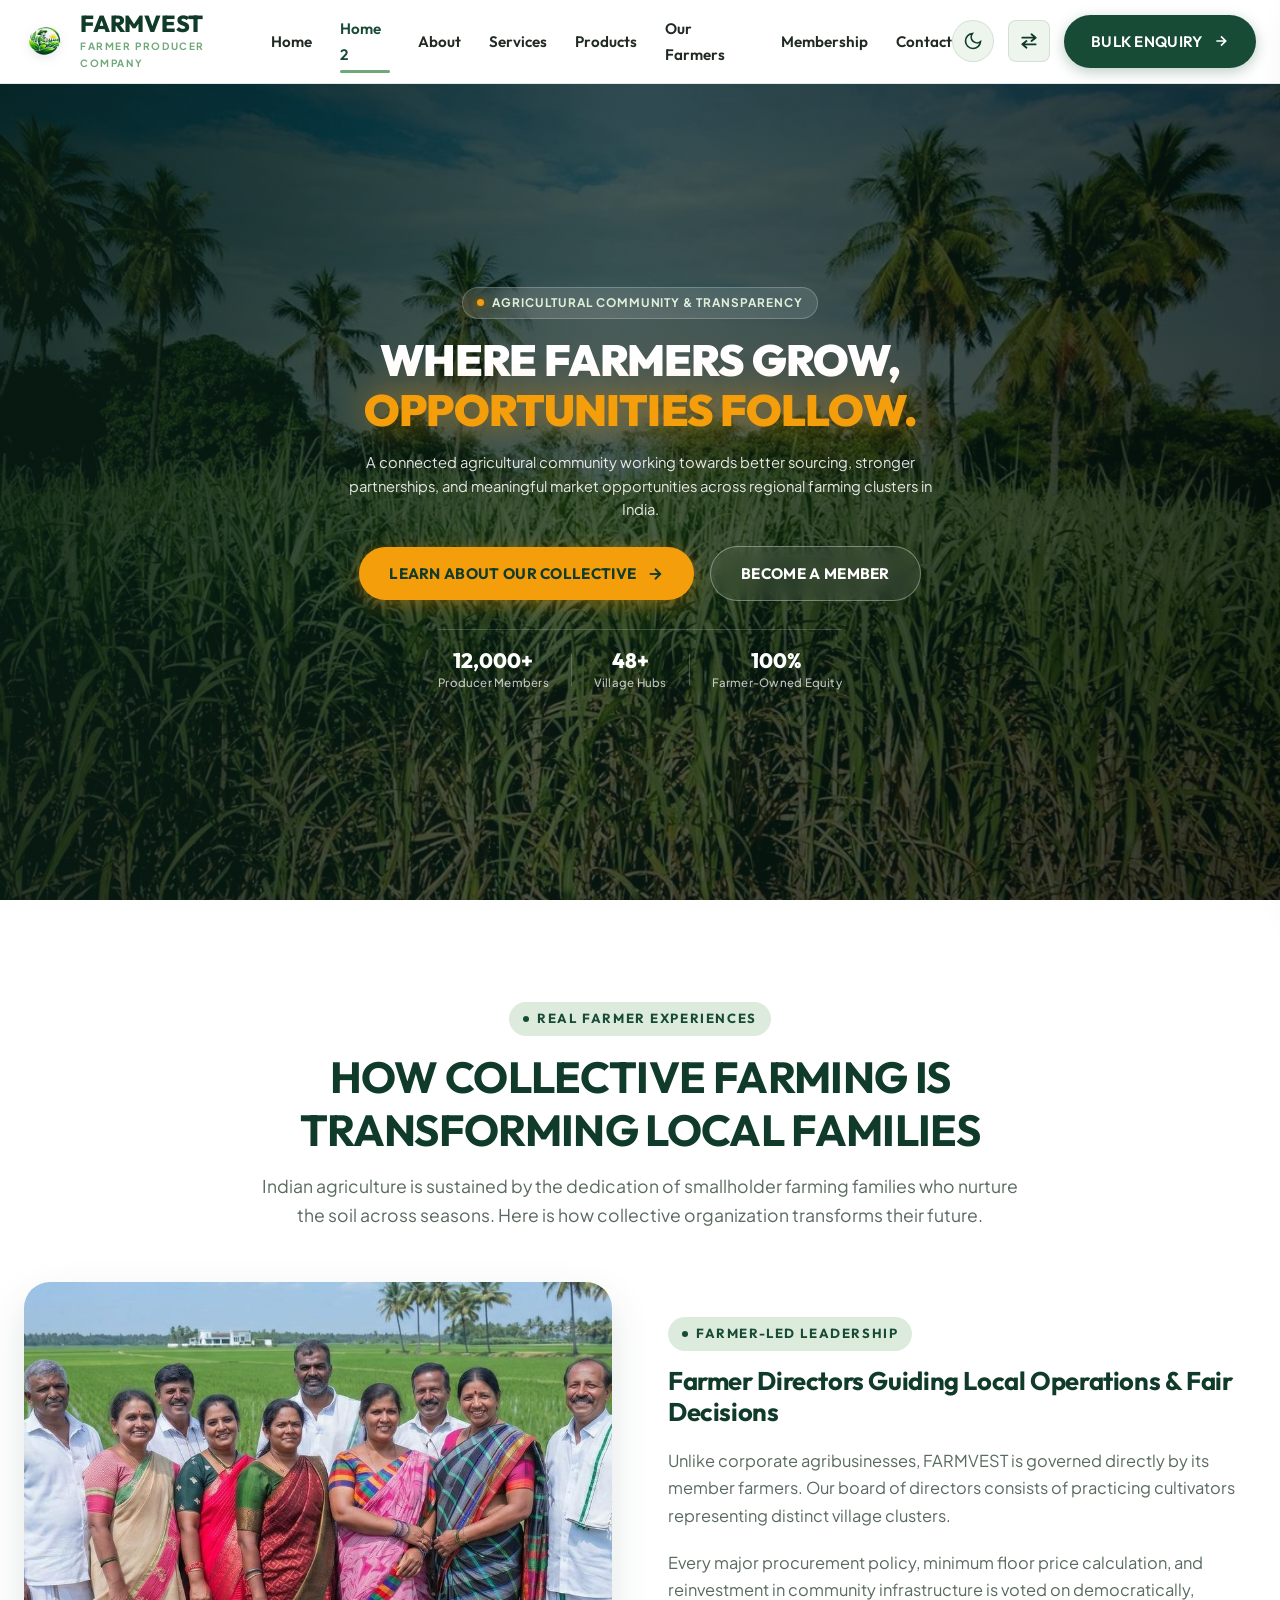
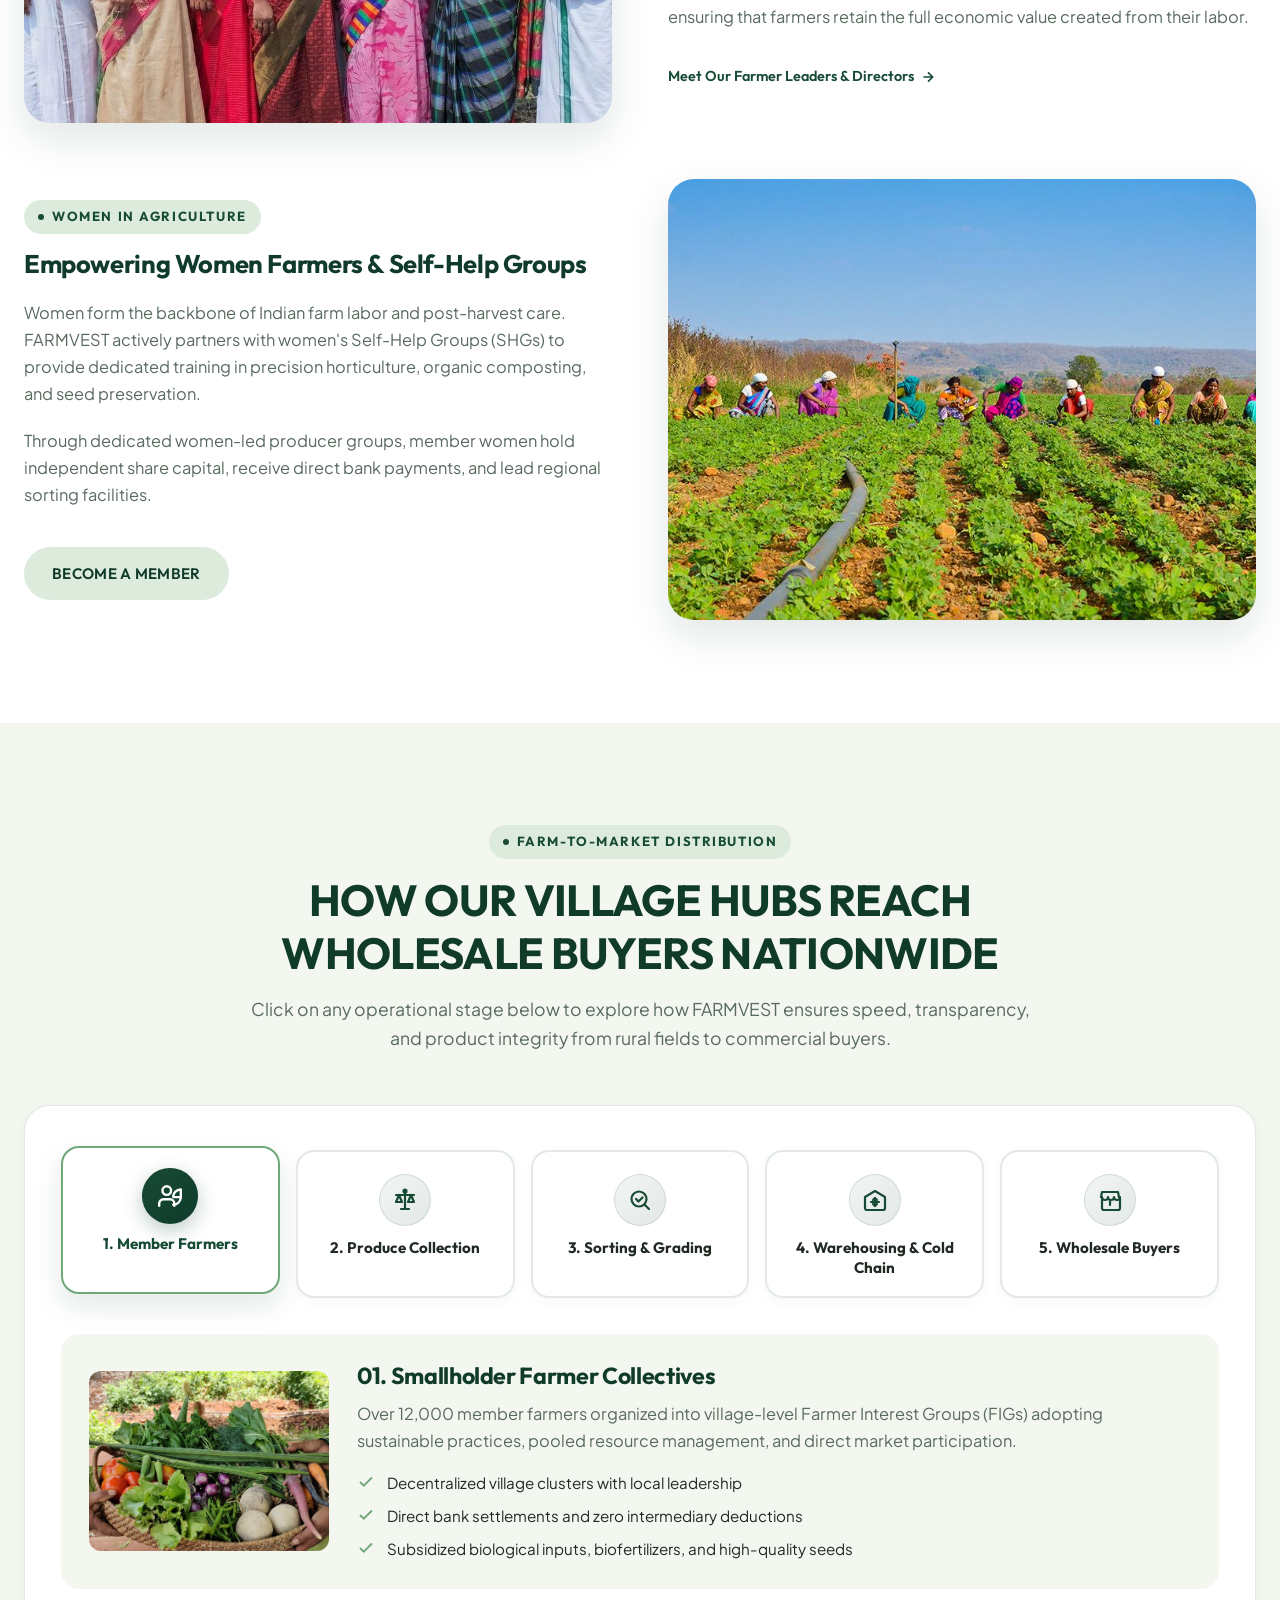
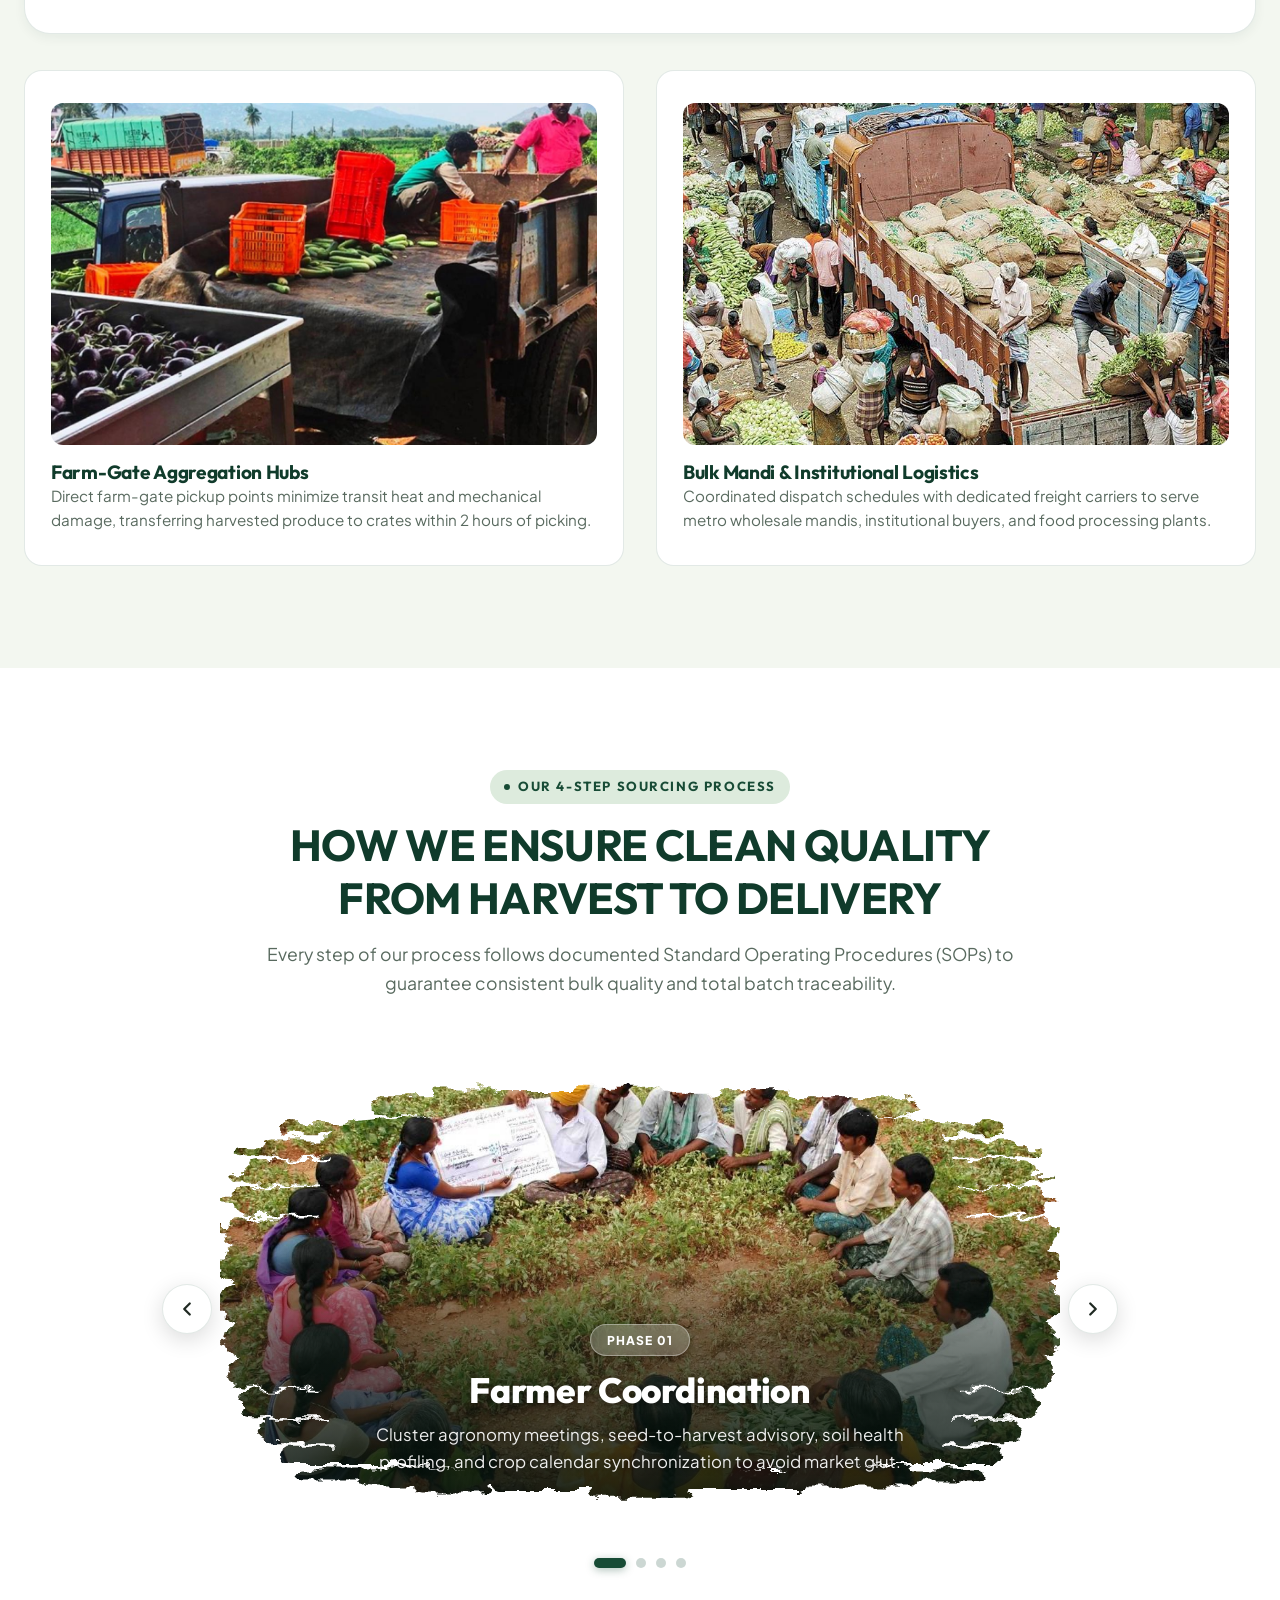
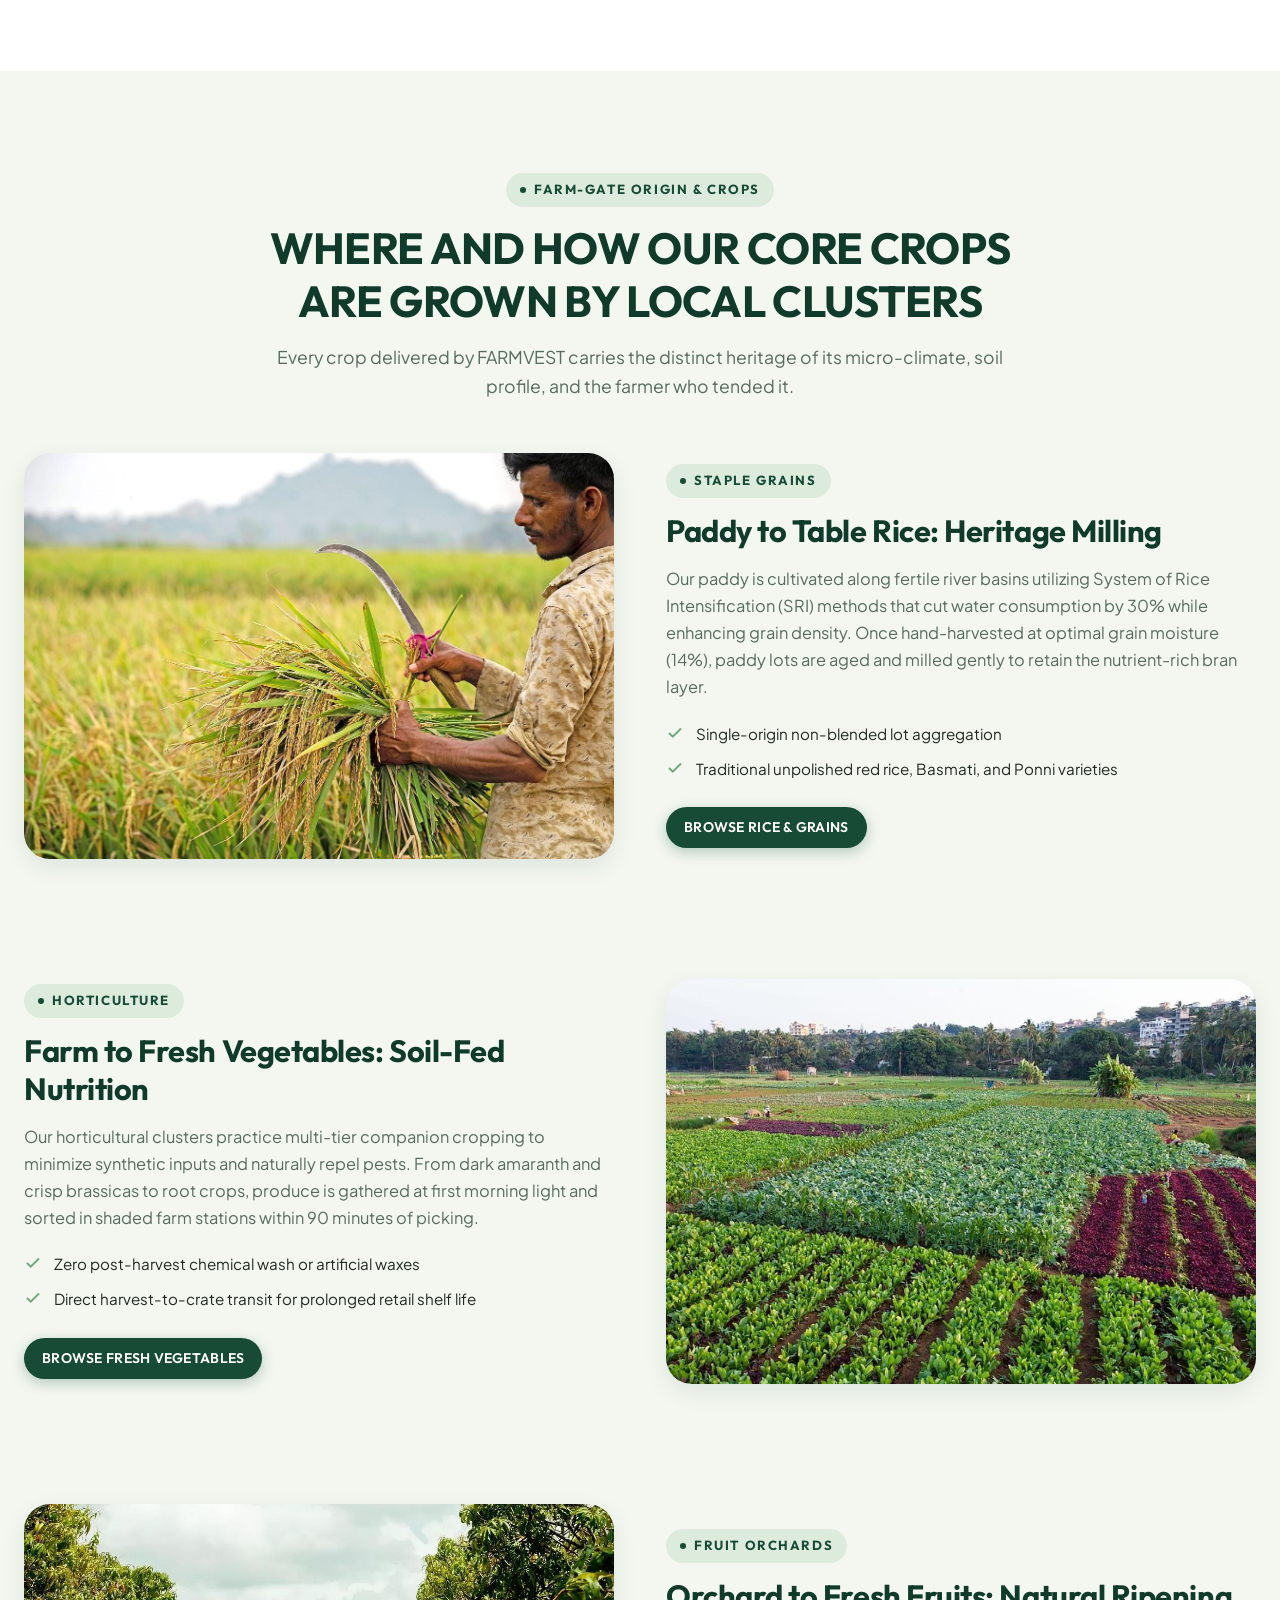
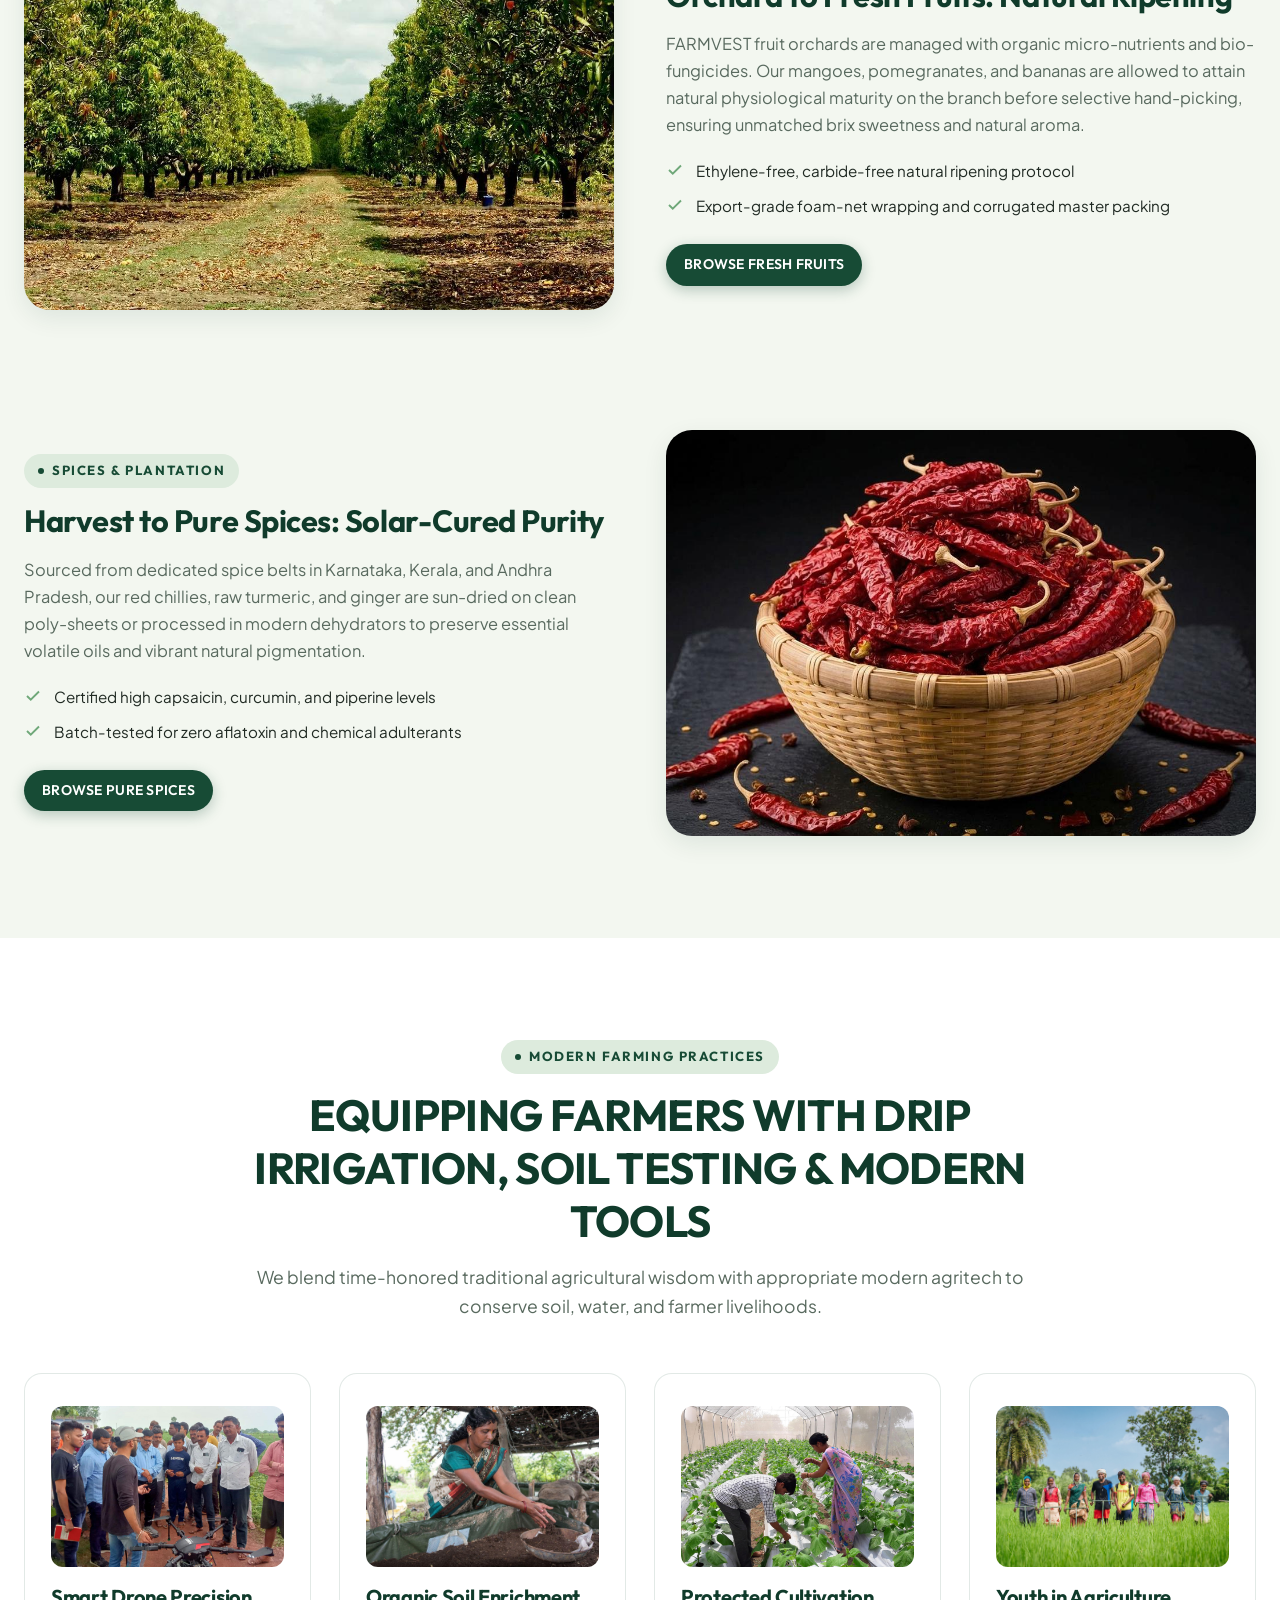
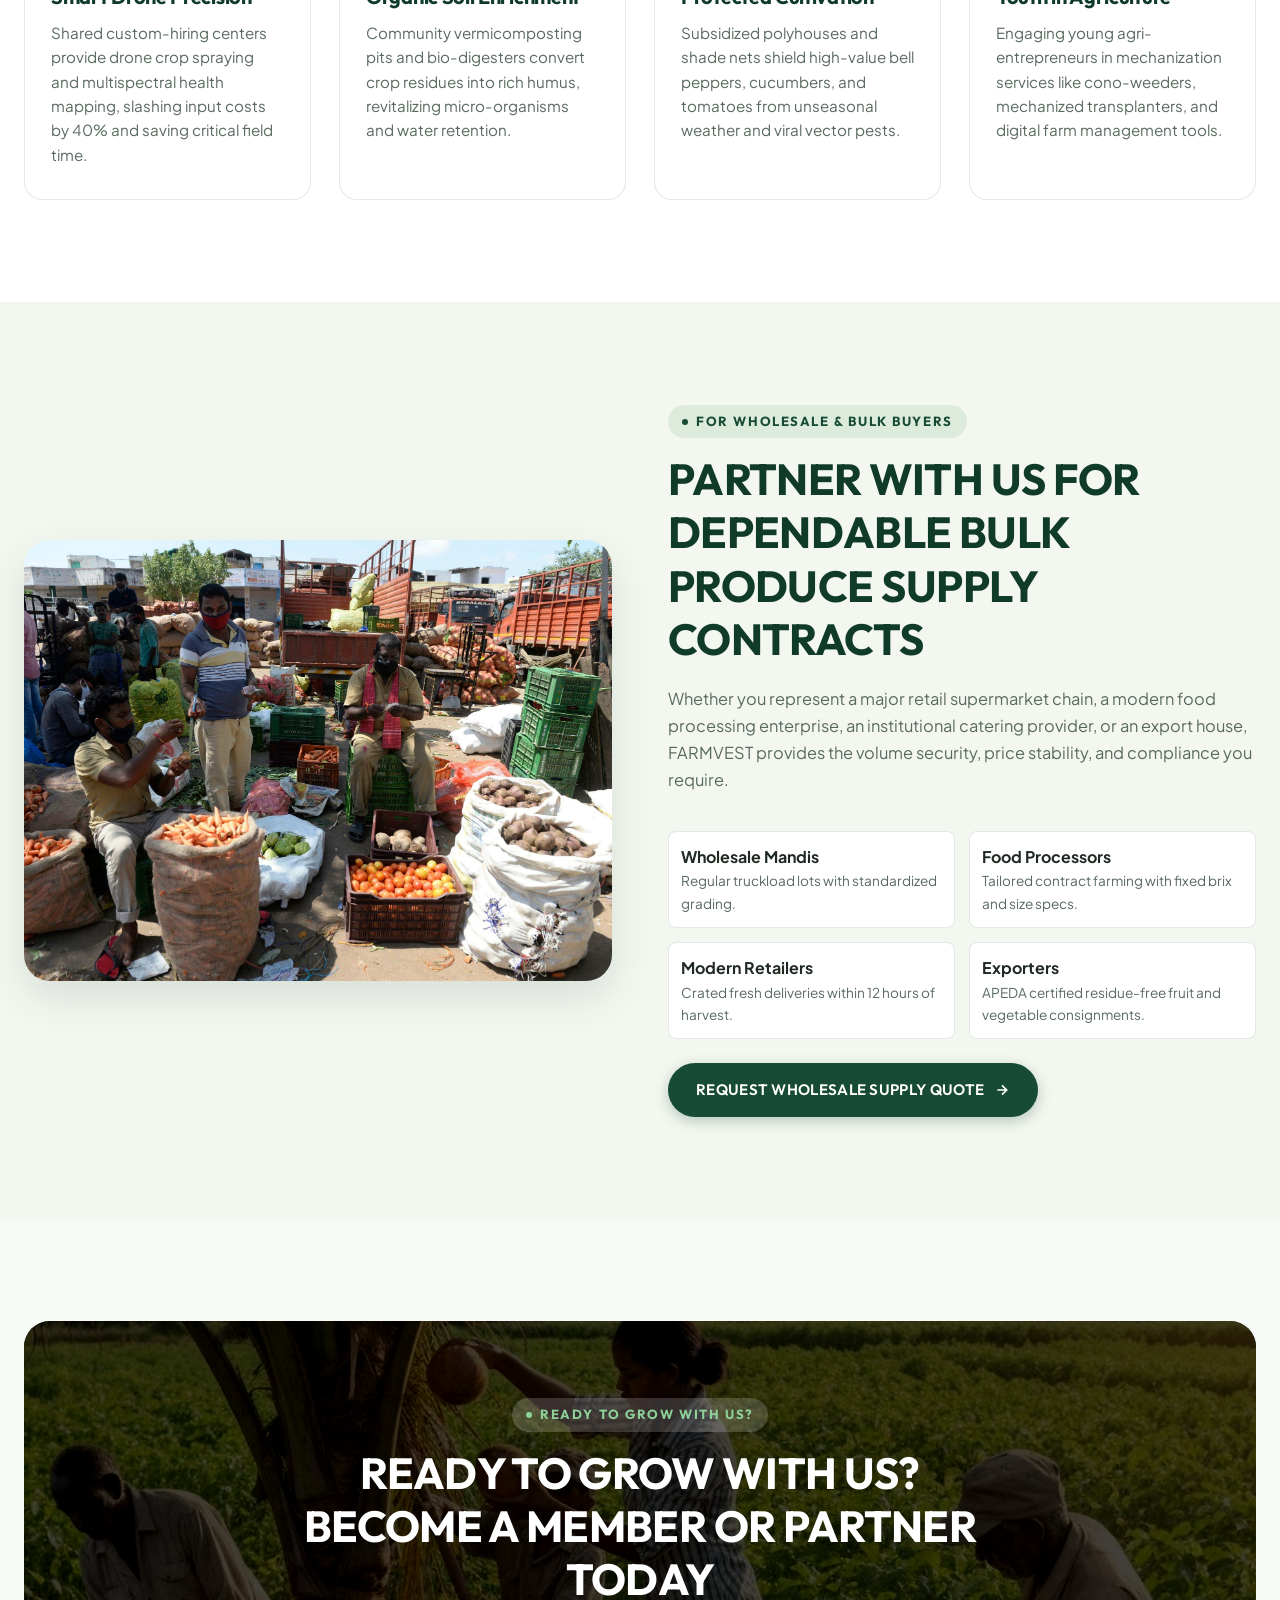
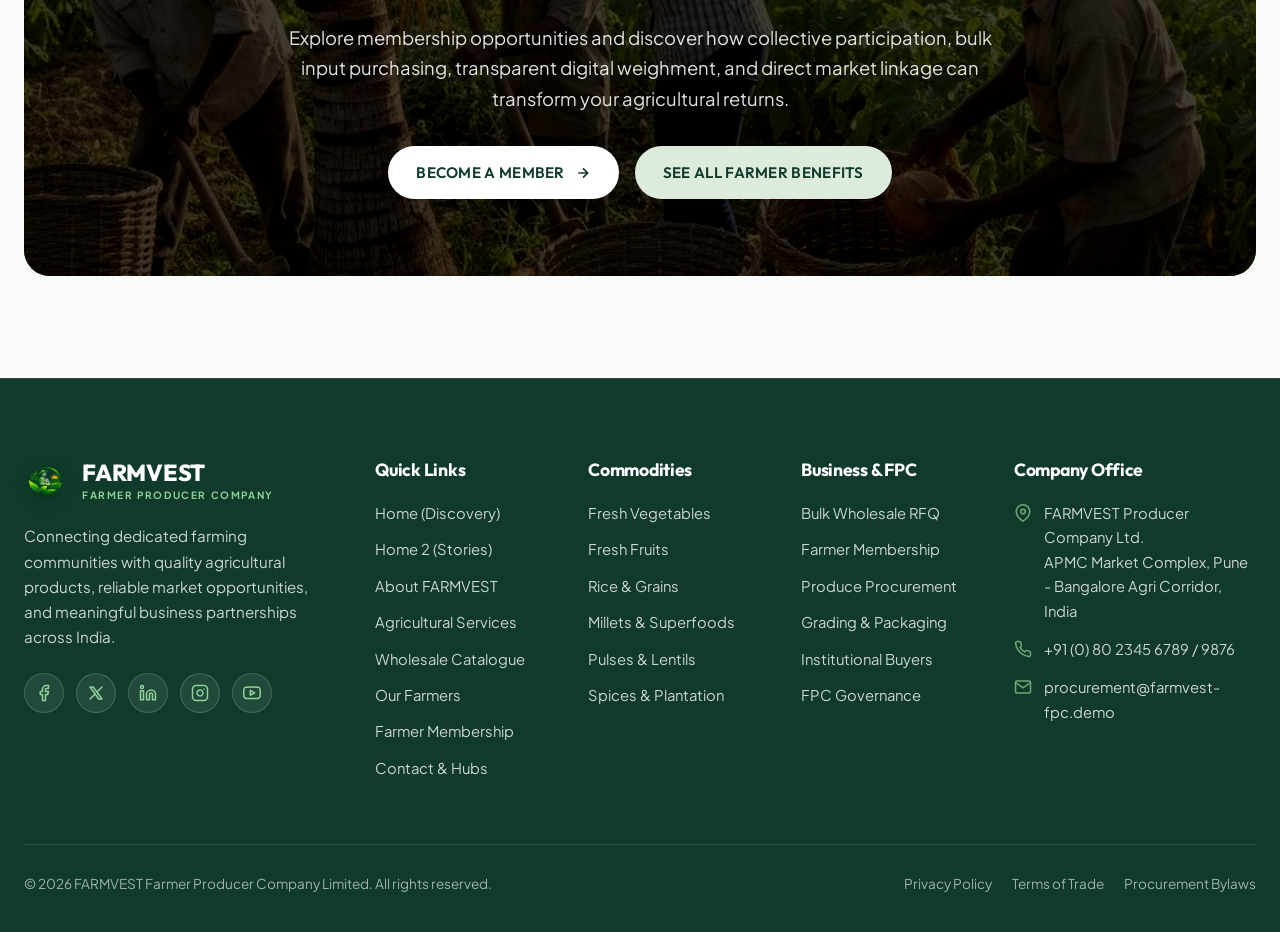
==== commit 325be507: "second commit" ====
--- a/home-2.html
+++ b/home-2.html
@@ -236,7 +236,7 @@
             <h3>Empowering Women Farmers & Self-Help Groups</h3>
             <p>Women form the backbone of Indian farm labor and post-harvest care. FARMVEST actively partners with women's Self-Help Groups (SHGs) to provide dedicated training in precision horticulture, organic composting, and seed preservation.</p>
             <p>Through dedicated women-led producer groups, member women hold independent share capital, receive direct bank payments, and lead regional sorting facilities.</p>
-            <div style="margin-top: 12px;">
+            <div class="split-actions">
               <button class="btn btn-secondary" data-open-modal="membershipEnquiryModal">
                 <span>BECOME A MEMBER</span>
               </button>
--- a/assets/css/style.css
+++ b/assets/css/style.css
@@ -365,6 +365,10 @@
   white-space: nowrap;
 }
 
+.btn svg {
+  flex-shrink: 0;
+}
+
 .btn-primary {
   background-color: var(--primary-forest);
   color: #FFFFFF !important;
@@ -2185,6 +2189,56 @@
   line-height: 1.65;
 }
 
+.page-hero-actions {
+  margin-top: 24px;
+  display: flex;
+  align-items: center;
+}
+
+@media (max-width: 768px) {
+  .page-hero {
+    padding: 60px 0 52px;
+  }
+  .page-hero-content {
+    text-align: center;
+    max-width: 100%;
+  }
+  .page-hero-content .eyebrow {
+    margin-inline: auto;
+  }
+  .page-hero-content h1 {
+    font-size: clamp(1.75rem, 6vw, 2.35rem);
+    line-height: 1.25;
+  }
+  .page-hero-content p {
+    font-size: 1rem;
+    line-height: 1.6;
+    margin-inline: auto;
+  }
+  .page-hero-actions,
+  .page-hero-content > div:last-child {
+    display: flex;
+    justify-content: center;
+    align-items: center;
+    width: 100%;
+    margin: 22px auto 0;
+    text-align: center;
+  }
+  .page-hero-actions .btn,
+  .page-hero-content > div:last-child > .btn {
+    width: 100%;
+    max-width: 380px;
+    margin-inline: auto;
+    justify-content: center;
+    text-align: center;
+    white-space: normal;
+    padding: 13px 20px;
+    font-size: 0.88rem;
+    line-height: 1.35;
+    box-sizing: border-box;
+  }
+}
+
 /* --------------------------------------------------------------------------
    09. EDITORIAL SPLIT & CARDS
    -------------------------------------------------------------------------- */
@@ -2268,7 +2322,7 @@
     margin-bottom: 4px;
     box-shadow: var(--shadow-md);
   }
-  .split-content h2 {
+  .split-content h2, .split-content h3 {
     font-size: clamp(1.5rem, 5vw, 1.95rem);
     line-height: 1.25;
     margin-bottom: 14px;
@@ -2278,6 +2332,29 @@
     line-height: 1.6;
     margin-bottom: 14px;
   }
+  .split-actions,
+  .split-content > div:last-child:not(.service-features-list) {
+    display: flex;
+    justify-content: center;
+    align-items: center;
+    width: 100%;
+    margin: 20px auto 0;
+    text-align: center;
+    gap: 14px;
+  }
+  .split-actions .btn,
+  .split-content > div:last-child:not(.service-features-list) > .btn {
+    width: 100%;
+    max-width: 380px;
+    margin-inline: auto;
+    justify-content: center;
+    text-align: center;
+    white-space: normal;
+    padding: 13px 20px;
+    font-size: 0.88rem;
+    line-height: 1.35;
+    box-sizing: border-box;
+  }
 }
 
 @media (max-width: 600px) {
@@ -2287,18 +2364,27 @@
   .split-image-container {
     aspect-ratio: 16 / 11;
   }
-  .split-actions {
+  .split-actions,
+  .split-content > div:last-child:not(.service-features-list) {
     flex-direction: column;
-    align-items: stretch;
+    align-items: center;
+    justify-content: center;
     width: 100%;
     gap: 12px;
-    margin-top: 14px;
-  }
-  .split-actions .btn {
+    margin: 18px auto 0;
+  }
+  .split-actions .btn,
+  .split-content > div:last-child:not(.service-features-list) > .btn {
     width: 100%;
+    max-width: 380px;
+    margin-inline: auto;
     justify-content: center;
     text-align: center;
-    padding: 13px 20px;
+    white-space: normal;
+    padding: 12px 18px;
+    font-size: 0.85rem;
+    line-height: 1.35;
+    box-sizing: border-box;
   }
 }
 
@@ -5982,6 +6068,23 @@
   flex-wrap: wrap;
 }
 
+@media (max-width: 600px) {
+  .cta-banner .btn-group {
+    flex-direction: column;
+    align-items: center;
+    gap: 12px;
+    width: 100%;
+  }
+  .cta-banner .btn-group .btn {
+    width: 100%;
+    max-width: 380px;
+    margin-inline: auto;
+    justify-content: center;
+    text-align: center;
+    white-space: normal;
+  }
+}
+
 /* --------------------------------------------------------------------------
    15. FORMS & INPUT CONTROLS
    -------------------------------------------------------------------------- */
